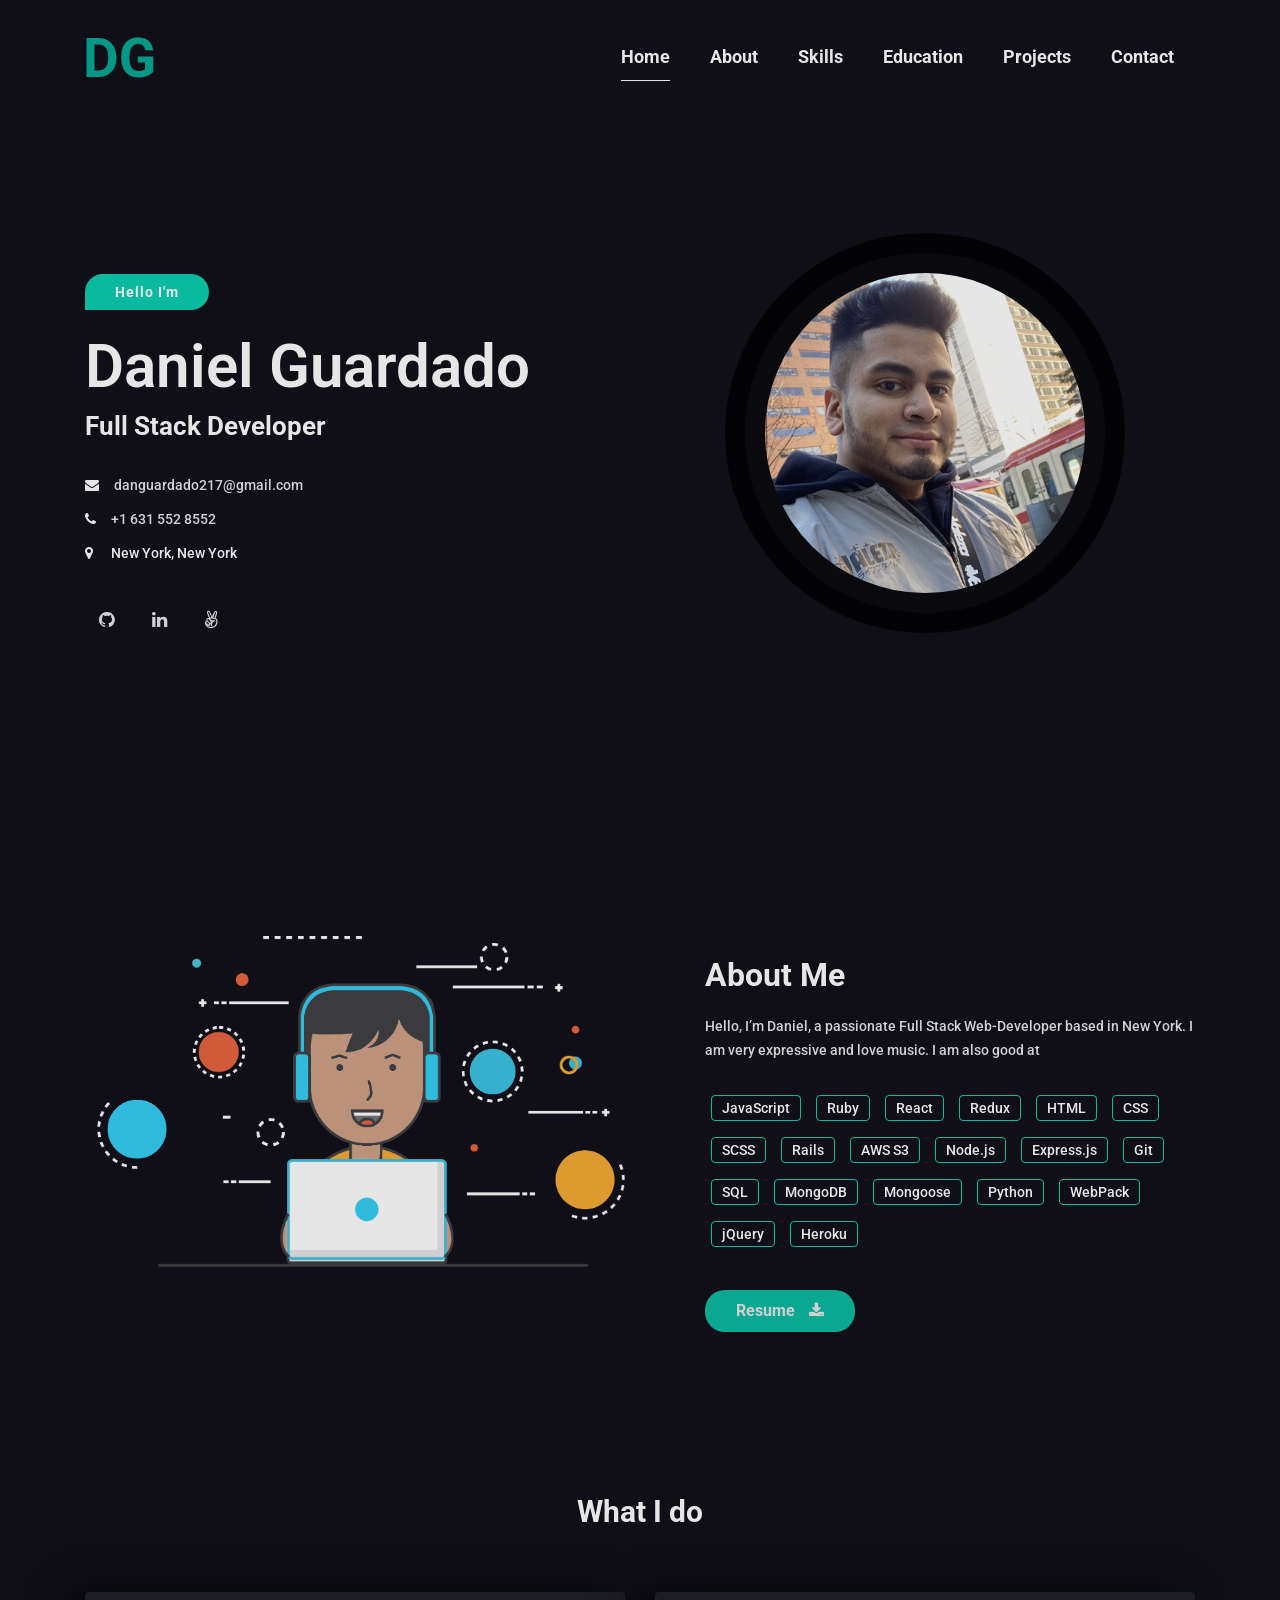
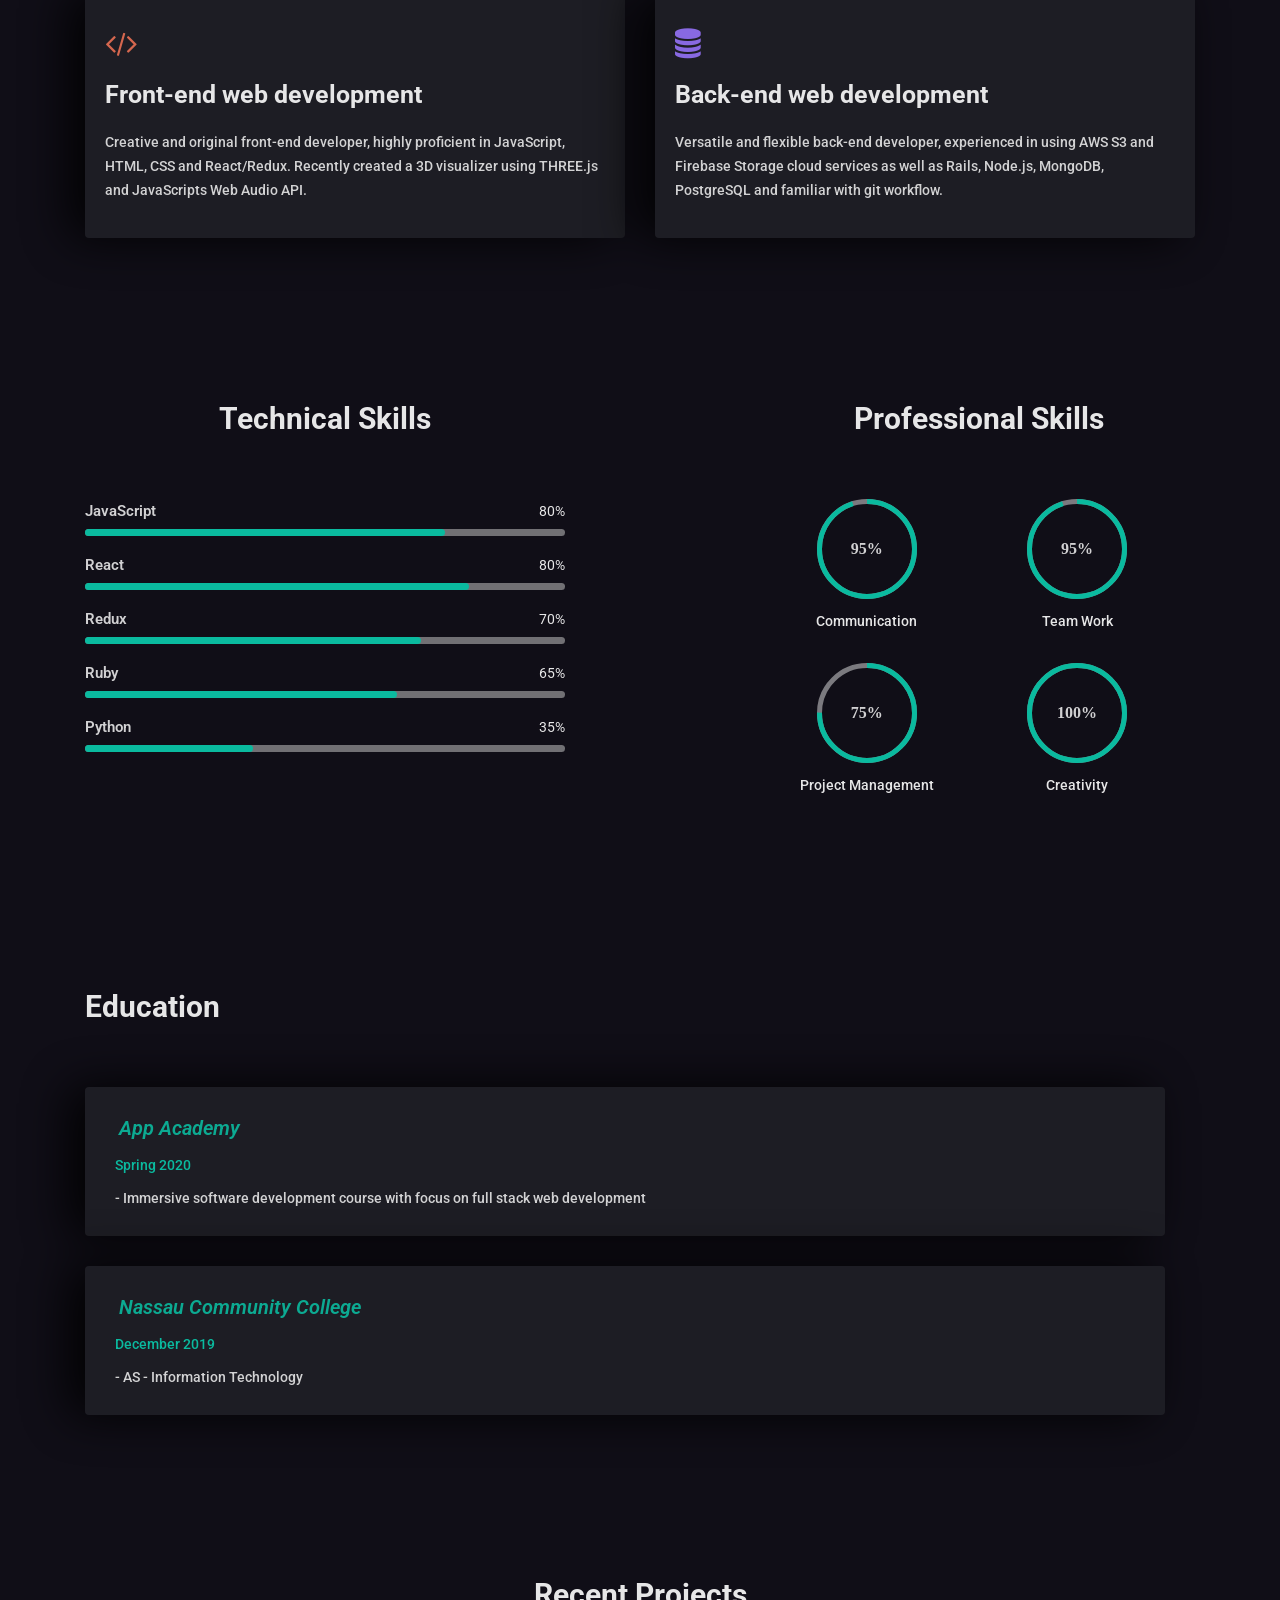
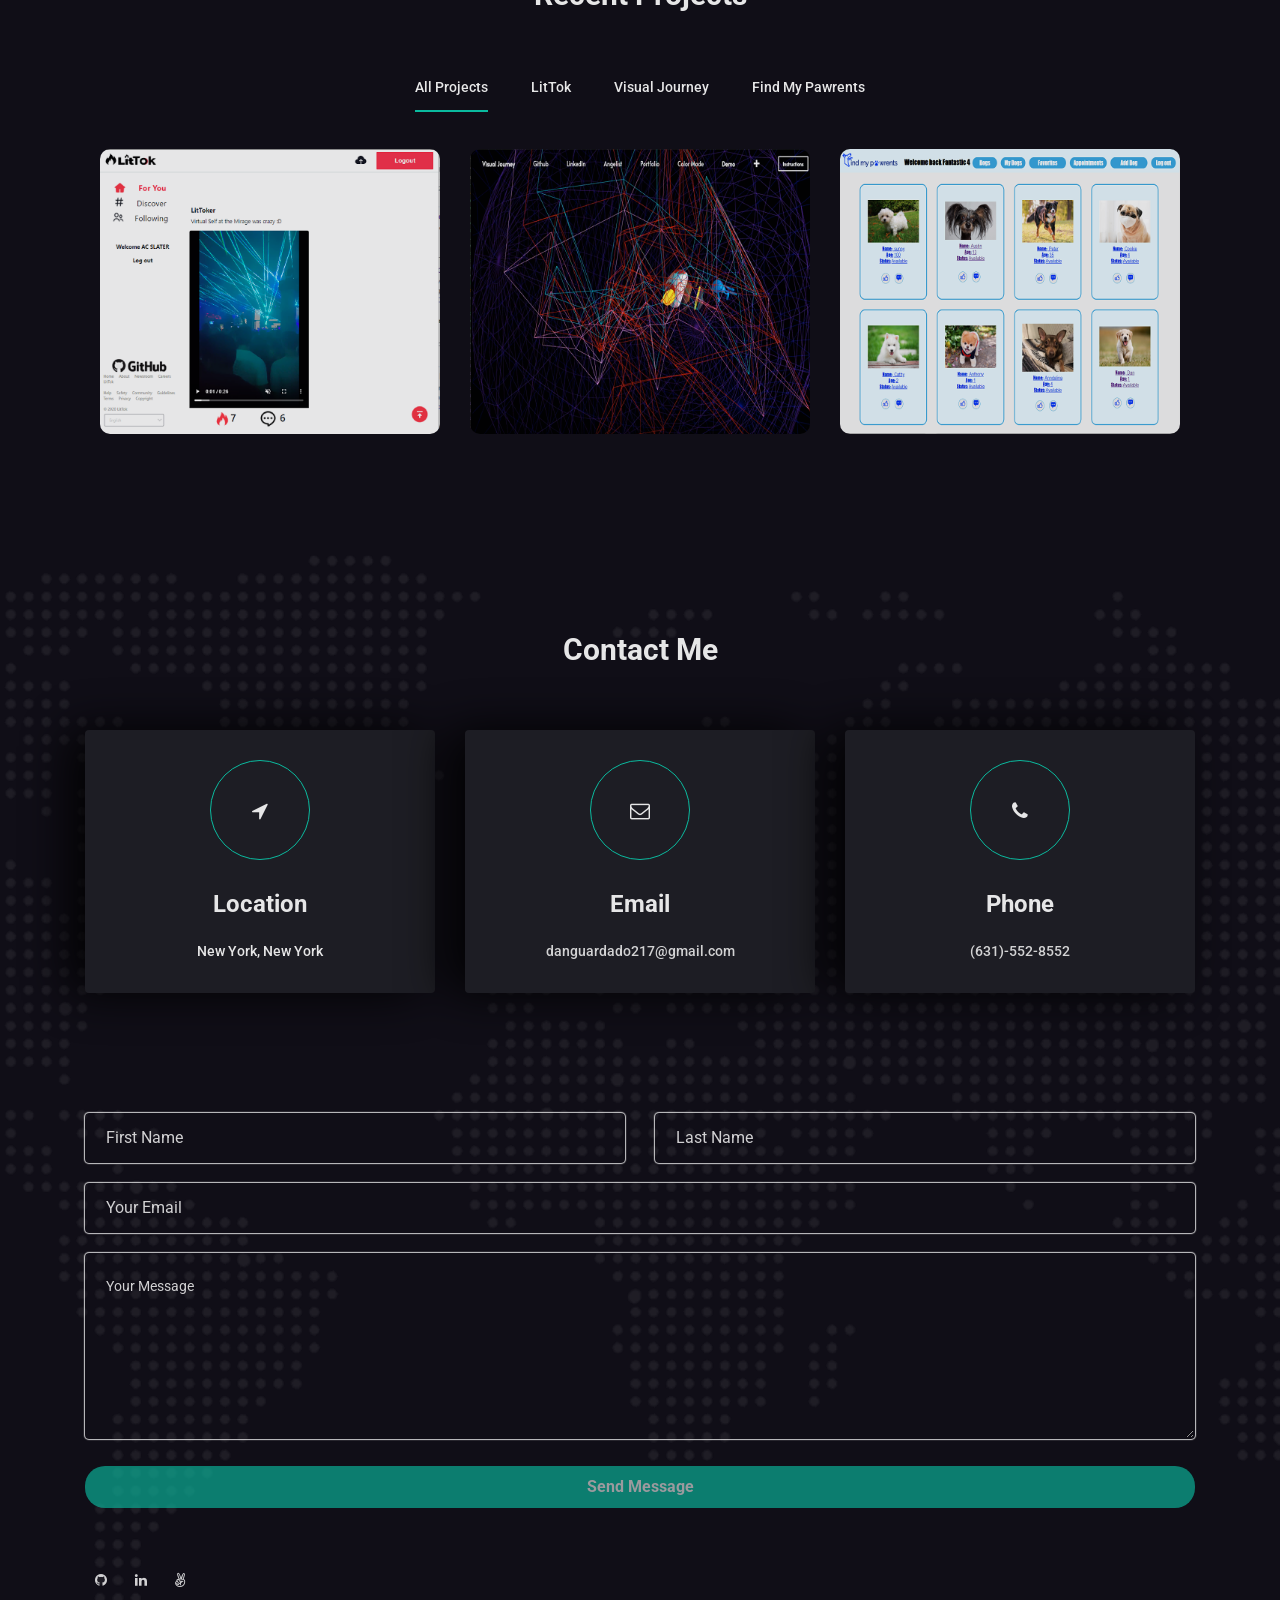
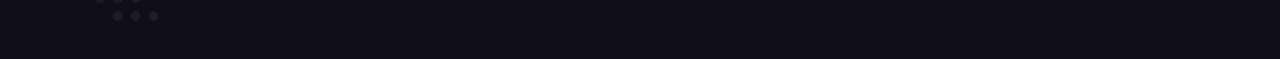
==== index.html @ f4ffae41 "add links" ====
<!DOCTYPE html>
<html lang="en">
  <head>
    <title>Daniel Guardado</title>
    <!-- Required meta tags -->
    <meta charset="utf-8" />
    <meta http-equiv="X-UA-Compatible" content="IE=edge" />
    <meta
      name="description"
      content="Maha Personal cv/resume template for professional and personal website."
    />
    <meta
      name="keywords"
      content="creative, cv, designer,  online cv, online resume, powerful portfolio, professional, professional resume, responsive, resume, vcard "
    />
    <meta name="developer" content="Md. Siful Islam" />
    <meta
      name="viewport"
      content="width=device-width, initial-scale=1, shrink-to-fit=no"
    />

    <!-- FAV AND ICONS   -->
    <link rel="shortcut icon" href="assets/images/favicon1.ico" />
    <link rel="shortcut icon" href="assets/images/apple-icon.png" />
    <link
      rel="shortcut icon"
      sizes="72x72"
      href="assets/images/apple-icon-72x72.png"
    />
    <link
      rel="shortcut icon"
      sizes="114x114"
      href="assets/images/apple-icon-114x114.png"
    />

    <!-- Google Font-->
    <link
      href="http://fonts.googleapis.com/css?family=Roboto"
      rel="stylesheet"
    />
    <!-- Font Awesome -->
    <link
      rel="stylesheet"
      href="assets/icons/font-awesome-4.7.0/css/font-awesome.min.css"
    />
    <!-- Bootstrap CSS -->
    <link rel="stylesheet" href="assets/plugins/css/bootstrap.min.css" />
    <!-- Animate CSS-->
    <link rel="stylesheet" href="assets/plugins/css/animate.css" />
    <!-- Owl Carousel CSS-->
    <link rel="stylesheet" href="assets/plugins/css/owl.css" />
    <!-- Fancybox-->
    <link rel="stylesheet" href="assets/plugins/css/jquery.fancybox.min.css" />
    <!-- Custom CSS-->
    <link rel="stylesheet" href="assets/css/styles.css" />
    <link rel="stylesheet" href="assets/css/responsive.css" />

    <!-- Colors -->
    <link
      rel="alternate stylesheet"
      href="assets/css/colors/blue.css"
      title="blue"
    />
    <link
      rel="stylesheet"
      href="assets/css/colors/defauld.css"
      title="defauld"
    />
    <link
      rel="alternate stylesheet"
      href="assets/css/colors/green.css"
      title="green"
    />
    <link
      rel="alternate stylesheet"
      href="assets/css/colors/blue-munsell.css"
      title="blue-munsell"
    />
    <link
      rel="alternate stylesheet"
      href="assets/css/colors/orange.css"
      title="orange"
    />
    <link
      rel="alternate stylesheet"
      href="assets/css/colors/purple.css"
      title="purple"
    />
    <link
      rel="alternate stylesheet"
      href="assets/css/colors/slate.css"
      title="slate"
    />
    <link
      rel="alternate stylesheet"
      href="assets/css/colors/yellow.css"
      title="yellow"
    />
  </head>
  <body class="dark-vertion black-bg">
    <!-- Start Loader -->
    <div class="section-loader">
      <div class="loader">
        <div></div>
        <div></div>
      </div>
    </div>
    <!-- End Loader -->

    <!--
        ===================
           NAVIGATION
        ===================
        -->
    <header
      class="black-bg mh-header mh-fixed-nav nav-scroll mh-xs-mobile-nav wow fadeInUp"
      id="mh-header"
    >
      <div class="overlay"></div>
      <div class="container">
        <div class="row">
          <nav class="navbar navbar-expand-lg mh-nav nav-btn">
            <a class="navbar-brand" href="#">
              <img src="assets/images/logo.png" alt="" class="img-fluid" />
              <!-- <h2>Maha</h2> -->
            </a>
            <button
              class="navbar-toggler"
              type="button"
              data-toggle="collapse"
              data-target="#navbarSupportedContent"
              aria-controls="navbarSupportedContent"
              aria-expanded="false"
              aria-label="Toggle navigation"
            >
              <span class="navbar-toggler-icon icon"></span>
            </button>

            <div class="collapse navbar-collapse" id="navbarSupportedContent">
              <ul class="navbar-nav mr-0 ml-auto">
                <li class="nav-item active">
                  <a class="nav-link" href="#mh-home">Home</a>
                </li>
                <li class="nav-item">
                  <a class="nav-link" href="#mh-about">About</a>
                </li>
                <li class="nav-item">
                  <a class="nav-link" href="#mh-skills">Skills</a>
                </li>
                <li class="nav-item">
                  <a class="nav-link" href="#mh-experience">Education</a>
                </li>
                <li class="nav-item">
                  <a class="nav-link" href="#mh-portfolio">Projects</a>
                </li>
                <li class="nav-item">
                  <a class="nav-link" href="#mh-contact">Contact</a>
                </li>
              </ul>
            </div>
          </nav>
        </div>
      </div>
    </header>

    <!--
        ===================
            HOME 
        ===================
        -->
    <section class="mh-home" id="mh-home">
      <div class="home-ovimg">
        <div class="container">
          <div
            class="row xs-column-reverse section-separator vertical-middle-content home-padding"
          >
            <div class="col-sm-6">
              <div class="mh-header-info">
                <div
                  class="mh-promo wow fadeInUp"
                  data-wow-duration="0.8s"
                  data-wow-delay="0.1s"
                >
                  <span>Hello I'm</span>
                </div>

                <h2
                  class="wow fadeInUp"
                  data-wow-duration="0.8s"
                  data-wow-delay="0.2s"
                >
                  Daniel Guardado
                </h2>
                <h4
                  class="wow fadeInUp"
                  data-wow-duration="0.8s"
                  data-wow-delay="0.3s"
                >
                  Full Stack Developer
                </h4>

                <ul>
                  <li
                    class="wow fadeInUp"
                    data-wow-duration="0.8s"
                    data-wow-delay="0.4s"
                  >
                    <i class="fa fa-envelope"></i
                    ><a href="mailto:">danguardado217@gmail.com</a>
                  </li>
                  <li
                    class="wow fadeInUp"
                    data-wow-duration="0.8s"
                    data-wow-delay="0.5s"
                  >
                    <i class="fa fa-phone"></i
                    ><a href="callto:">+1 631 552 8552</a>
                  </li>
                  <li
                    class="wow fadeInUp"
                    data-wow-duration="0.8s"
                    data-wow-delay="0.6s"
                  >
                    <i class="fa fa-map-marker"></i>
                    <address>New York, New York</address>
                  </li>
                </ul>

                <ul
                  class="social-icon wow fadeInUp"
                  data-wow-duration="0.8s"
                  data-wow-delay="0.7s"
                >
                  <li>
                    <a href="https://github.com/DanielGuardado"
                      ><i class="fa fa-github"></i
                    ></a>
                  </li>
                  <li>
                    <a
                      href="https://www.linkedin.com/in/daniel-guardado-106867197/"
                      ><i class="fa fa-linkedin"></i
                    ></a>
                  </li>
                  <li>
                    <a href="https://angel.co/u/danielguardado"
                      ><i class="fa fa-angellist"></i
                    ></a>
                  </li>
                </ul>
              </div>
            </div>
            <div class="col-sm-6">
              <div
                class="hero-img wow fadeInUp"
                data-wow-duration="0.8s"
                data-wow-delay="0.6s"
              >
                <div class="img-border">
                  <img src="assets/images/me.png" alt="" class="img-fluid" />
                </div>
              </div>
            </div>
          </div>
        </div>
      </div>
    </section>

    <!--
        ==================
            ABOUT
        =================
        -->
    <section class="mh-about" id="mh-about">
      <div class="container">
        <div class="row section-separator">
          <div class="col-sm-12 col-md-6">
            <div
              class="mh-about-img shadow-2 wow fadeInUp"
              data-wow-duration="0.8s"
              data-wow-delay="0.4s"
            >
              <img src="assets/images/ab-img.png" alt="" class="img-fluid" />
            </div>
          </div>
          <div class="col-sm-12 col-md-6">
            <div class="mh-about-inner">
              <h2
                class="wow fadeInUp"
                data-wow-duration="0.8s"
                data-wow-delay="0.1s"
              >
                About Me
              </h2>
              <p
                class="wow fadeInUp"
                data-wow-duration="0.8s"
                data-wow-delay="0.2s"
              >
                Hello, I’m Daniel, a passionate Full Stack Web-Developer based
                in New York. I am very expressive and love music. I am also good
                at
              </p>
              <div
                class="mh-about-tag wow fadeInUp"
                data-wow-duration="0.8s"
                data-wow-delay="0.3s"
              >
                <ul>
                  <li><span>JavaScript</span></li>
                  <li><span>Ruby</span></li>
                  <li><span>React</span></li>
                  <li><span>Redux</span></li>
                  <li><span>HTML</span></li>
                  <li><span>CSS</span></li>
                  <li><span>SCSS</span></li>
                  <li><span>Rails</span></li>
                  <li><span>AWS S3</span></li>
                  <li><span>Node.js</span></li>
                  <li><span>Express.js</span></li>
                  <li><span>Git</span></li>
                  <li><span>SQL</span></li>
                  <li><span>MongoDB</span></li>
                  <li><span>Mongoose</span></li>
                  <li><span>Python</span></li>
                  <li><span>WebPack</span></li>
                  <li><span>jQuery</span></li>
                  <li><span>Heroku</span></li>
                </ul>
              </div>
              <a
                href="./assets/resume/Daniel_Guardado_Resume.pdf"
                download
                class="btn btn-fill wow fadeInUp"
                data-wow-duration="0.8s"
                data-wow-delay="0.4s"
                >Resume <i class="fa fa-download"></i
              ></a>
            </div>
          </div>
        </div>
      </div>
    </section>

    <!--
        ===================
           SERVICE
        ===================
        -->
    <section class="mh-service">
      <div class="container">
        <div class="row section-separator">
          <div
            class="col-sm-12 text-center section-title wow fadeInUp"
            data-wow-duration="0.8s"
            data-wow-delay="0.2s"
          >
            <h3>What I do</h3>
          </div>
          <div class="col-sm-6">
            <div
              class="mh-service-item shadow-1 dark-bg wow fadeInUp"
              data-wow-duration="0.8s"
              data-wow-delay="0.3s"
            >
              <i class="fa fa-code iron-color"></i>
              <h3>Front-end web development</h3>
              <p>
                Creative and original front-end developer, highly proficient in
                JavaScript, HTML, CSS and React/Redux. Recently created a 3D
                visualizer using THREE.js and JavaScripts Web Audio API.
              </p>
            </div>
          </div>
          <div class="col-sm-6">
            <div
              class="mh-service-item shadow-1 dark-bg wow fadeInUp"
              data-wow-duration="0.8s"
              data-wow-delay="0.5s"
            >
              <i class="fa fa-database purple-color"></i>
              <h3>Back-end web development</h3>
              <p>
                Versatile and flexible back-end developer, experienced in using
                AWS S3 and Firebase Storage cloud services as well as Rails,
                Node.js, MongoDB, PostgreSQL and familiar with git workflow.
              </p>
            </div>
          </div>
        </div>
      </div>
    </section>

    <!--
        ===================
           SKILLS
        ===================
        -->
    <section class="mh-skills" id="mh-skills">
      <div class="container">
        <div class="row section-separator">
          <div class="section-title text-center col-sm-12">
            <!--<h2>Skills</h2>-->
          </div>
          <div class="col-sm-12 col-md-6">
            <div class="mh-skills-inner">
              <div
                class="mh-professional-skill wow fadeInUp"
                data-wow-duration="0.8s"
                data-wow-delay="0.3s"
              >
                <h3>Technical Skills</h3>
                <div class="each-skills">
                  <div class="candidatos">
                    <div class="parcial">
                      <div class="info">
                        <div class="nome">JavaScript</div>
                        <div class="percentagem-num">80%</div>
                      </div>
                      <div class="progressBar">
                        <div class="percentagem" style="width: 75%"></div>
                      </div>
                    </div>
                  </div>
                  <div class="candidatos">
                    <div class="parcial">
                      <div class="info">
                        <div class="nome">React</div>
                        <div class="percentagem-num">80%</div>
                      </div>
                      <div class="progressBar">
                        <div class="percentagem" style="width: 80%"></div>
                      </div>
                    </div>
                  </div>
                  <div class="candidatos">
                    <div class="parcial">
                      <div class="info">
                        <div class="nome">Redux</div>
                        <div class="percentagem-num">70%</div>
                      </div>
                      <div class="progressBar">
                        <div class="percentagem" style="width: 70%"></div>
                      </div>
                    </div>
                  </div>
                  <div class="candidatos">
                    <div class="parcial">
                      <div class="info">
                        <div class="nome">Ruby</div>
                        <div class="percentagem-num">65%</div>
                      </div>
                      <div class="progressBar">
                        <div class="percentagem" style="width: 65%"></div>
                      </div>
                    </div>
                  </div>
                  <div class="candidatos">
                    <div class="parcial">
                      <div class="info">
                        <div class="nome">Python</div>
                        <div class="percentagem-num">35%</div>
                      </div>
                      <div class="progressBar">
                        <div class="percentagem" style="width: 35%"></div>
                      </div>
                    </div>
                  </div>
                </div>
              </div>
            </div>
          </div>
          <div class="col-sm-12 col-md-6">
            <div
              class="mh-professional-skills wow fadeInUp"
              data-wow-duration="0.8s"
              data-wow-delay="0.5s"
            >
              <h3>Professional Skills</h3>
              <ul class="mh-professional-progress">
                <li>
                  <div
                    class="mh-progress mh-progress-circle"
                    data-progress="95"
                  ></div>
                  <div class="pr-skill-name">Communication</div>
                </li>
                <li>
                  <div
                    class="mh-progress mh-progress-circle"
                    data-progress="95"
                  ></div>
                  <div class="pr-skill-name">Team Work</div>
                </li>
                <li>
                  <div
                    class="mh-progress mh-progress-circle"
                    data-progress="75"
                  ></div>
                  <div class="pr-skill-name">Project Management</div>
                </li>
                <li>
                  <div
                    class="mh-progress mh-progress-circle"
                    data-progress="100"
                  ></div>
                  <div class="pr-skill-name">Creativity</div>
                </li>
              </ul>
            </div>
          </div>
        </div>
      </div>
    </section>

    <!--
        ===================
           EXPERIENCES
        ===================
        -->
    <section class="mh-experince" id="mh-experience">
      <div class="bolor-overlay">
        <div class="container">
          <div class="row section-separator">
            <div class="col-sm-12 col-md-12">
              <div class="mh-education">
                <h3
                  class="wow fadeInUp"
                  data-wow-duration="0.8s"
                  data-wow-delay="0.2s"
                >
                  Education
                </h3>
                <div class="mh-education-deatils">
                  <!-- Education Institutes-->
                  <div
                    class="mh-education-item dark-bg wow fadeInUp"
                    data-wow-duration="0.8s"
                    data-wow-delay="0.3s"
                  >
                    <h4>
                      <a>App Academy</a>
                    </h4>
                    <div class="mh-eduyear">Spring 2020</div>
                    <p>
                      - Immersive software development course with focus on full
                      stack web development
                    </p>
                  </div>
                  <!-- Education Institutes-->
                  <div
                    class="mh-education-item dark-bg wow fadeInUp"
                    data-wow-duration="0.8s"
                    data-wow-delay="0.5s"
                  >
                    <h4>
                      <a>Nassau Community College</a>
                    </h4>
                    <div class="mh-eduyear">December 2019</div>
                    <p>- AS - Information Technology</p>
                  </div>
                  <!-- Education Institutes-->
                </div>
              </div>
            </div>
          </div>
        </div>
      </div>
    </section>

    <!--
        ===================
           PORTFOLIO
        ===================
        -->
    <section class="mh-portfolio" id="mh-portfolio">
      <div class="container">
        <div class="row section-separator">
          <div
            class="section-title col-sm-12 wow fadeInUp"
            data-wow-duration="0.8s"
            data-wow-delay="0.1s"
          >
            <h3>Recent Projects</h3>
          </div>
          <div class="part col-sm-12">
            <div class="portfolio-nav col-sm-12" id="filter-button">
              <ul>
                <li
                  data-filter="*"
                  class="current wow fadeInUp"
                  data-wow-duration="0.8s"
                  data-wow-delay="0.1s"
                >
                  <span>All Projects</span>
                </li>
                <li
                  data-filter=".user-interface"
                  class="wow fadeInUp"
                  data-wow-duration="0.8s"
                  data-wow-delay="0.2s"
                >
                  <span>LitTok</span>
                </li>
                <li
                  data-filter=".mockup"
                  class="wow fadeInUp"
                  data-wow-duration="0.8s"
                  data-wow-delay="0.4s"
                >
                  <span>Visual Journey</span>
                </li>
                <li
                  data-filter=".branding"
                  class="wow fadeInUp"
                  data-wow-duration="0.8s"
                  data-wow-delay="0.3s"
                >
                  <span>Find My Pawrents</span>
                </li>
              </ul>
            </div>
            <div
              class="mh-project-gallery col-sm-12 wow fadeInUp"
              id="project-gallery"
              data-wow-duration="0.8s"
              data-wow-delay="0.5s"
            >
              <div class="portfolioContainer row">
                <div
                  class="grid-item col-md-4 col-sm-6 col-xs-12 user-interface"
                >
                  <figure>
                    <img src="assets/images/littok1.png" alt="img04" />
                    <figcaption class="fig-caption">
                      <i class="fa fa-search"></i>
                      <h5 class="title">LitTok</h5>
                      <span class="sub-title">The TikTok Clone</span>
                      <a data-fancybox data-src="#mh"></a>
                    </figcaption>
                  </figure>
                </div>
                <div class="grid-item col-md-4 col-sm-6 col-xs-12 ui mockup">
                  <figure>
                    <img src="assets/images/vj.png" alt="img04" />
                    <figcaption class="fig-caption">
                      <i class="fa fa-search"></i>
                      <h5 class="title">Visual Journey</h5>
                      <span class="sub-title">Visualize Your Music</span>
                      <a
                        href="assets/images/portfolio/g2.png"
                        data-fancybox
                        data-src="#mh3"
                      ></a>
                    </figcaption>
                  </figure>
                </div>
                <div class="grid-item col-md-4 col-sm-6 col-xs-12 branding">
                  <figure>
                    <img src="assets/images/findmypawrents.png" alt="img04" />
                    <figcaption class="fig-caption">
                      <i class="fa fa-search"></i>
                      <h5 class="title">Find My Pawrents</h5>
                      <span class="sub-title">The Dog Shelter App</span>
                      <a
                        href="assets/images/portfolio/g5.png"
                        data-fancybox
                        data-src="#mh2"
                      ></a>
                    </figcaption>
                  </figure>
                </div>
              </div>
              <!-- End: .grid .project-gallery -->
            </div>
            <!-- End: .grid .project-gallery -->
          </div>
          <!-- End: .part -->
        </div>
        <!-- End: .row -->
      </div>
      <div class="mh-portfolio-modal" id="mh">
        <div class="container">
          <div class="row mh-portfolio-modal-inner">
            <div class="col-sm-5">
              <h2>LitTok - The TikTok Clone</h2>
              <p>
                LitTok the TikTok clone, is a social media app that lets users
                watch and create short 1 minute video clips that can be liked,
                commented on and shared with other users.
              </p>
              <div class="mh-about-tag">
                <ul>
                  <li><span>Ruby</span></li>
                  <li><span>JavaScript</span></li>
                  <li><span>Rails</span></li>
                  <li><span>React</span></li>
                  <li><span>Redux</span></li>
                  <li><span>AWS S3</span></li>
                  <li><span>PostgreSQL</span></li>
                  <li><span>HTML</span></li>
                  <li><span>CSS</span></li>
                  <li><span>WebPack</span></li>
                  <li><span>Git</span></li>
                </ul>
              </div>
              <a href="https://littok.herokuapp.com/#/" class="btn btn-fill"
                >Live Demo</a
              >
              <a
                href="https://github.com/DanielGuardado/LitTok"
                class="btn btn-fill"
                >GitHub Repo</a
              >
            </div>
            <div class="col-sm-7">
              <div class="mh-portfolio-modal-img">
                <img src="assets/images/littok.gif" alt="" class="img-fluid" />
              </div>
            </div>
          </div>
        </div>
      </div>
      <div class="mh-portfolio-modal" id="mh2">
        <div class="container">
          <div class="row mh-portfolio-modal-inner">
            <div class="col-sm-5">
              <h2>Find My Pawrents - The Dog Shelter App</h2>
              <p>
                Shelters are some of the most unfunded organizations, Find my
                Pawrents goal is to connect shelters into the modern world by
                creating a platform that connects users directly with shelters
                from anywhere in the US. Users have the ability to fill out
                forms to schedule a visit with the dogs and shelters have
                ability to review applications from potential adopters.
              </p>
              <div class="mh-about-tag">
                <ul>
                  <li><span>JavaScript</span></li>
                  <li><span>Node.js</span></li>
                  <li><span>Express.js</span></li>
                  <li><span>Firebase Storage</span></li>
                  <li><span>React</span></li>
                  <li><span>Redux</span></li>
                  <li><span>CSS</span></li>
                  <li><span>MongoDB</span></li>
                  <li><span>Mongoose</span></li>
                  <li><span>HTML</span></li>
                  <li><span>CSS</span></li>
                  <li><span>WebPack</span></li>
                  <li><span>Git</span></li>
                </ul>
              </div>
              <a href="http://www.findmypawrents.com/" class="btn btn-fill"
                >Live Demo</a
              >
              <a
                href="https://github.com/DanielGuardado/Find-my-Pawrents"
                class="btn btn-fill"
                >GitHub Repo</a
              >
            </div>
            <div class="col-sm-7">
              <div class="mh-portfolio-modal-img">
                <img src="assets/images/dog.gif" alt="" class="img-fluid" />
              </div>
            </div>
          </div>
        </div>
      </div>
      <div class="mh-portfolio-modal" id="mh3">
        <div class="container">
          <div class="row mh-portfolio-modal-inner">
            <div class="col-sm-5">
              <h2>Visual Journey - 3D Music Visualizer</h2>
              <p>
                Wouldn't it be great to experience your music in a completely
                different way? Visuals and music go hand in hand, Visual Journey
                is a 3d music visualizer that was made using THREE.js.
                Collecting frequency data from an mp3 via the JavaScript Web
                Audio API. Unique visuals are rendered based on your music's
                frequencies.
              </p>
              <div class="mh-about-tag">
                <ul>
                  <li><span>JavaScript</span></li>
                  <li><span>THREE.js</span></li>
                  <li><span>Web Audio API</span></li>
                  <li><span>HTML</span></li>
                  <li><span>CSS</span></li>
                  <li><span>WebPack</span></li>
                  <li><span>Git</span></li>
                </ul>
              </div>
              <a href="http://visualjourney.io/" class="btn btn-fill"
                >Live Demo</a
              >
              <a
                href="https://github.com/DanielGuardado/Visual-Journey"
                class="btn btn-fill"
                >GitHub Repo</a
              >
            </div>
            <div class="col-sm-7">
              <div class="mh-portfolio-modal-img">
                <img src="assets/images/vj2.gif" alt="" class="img-fluid" />
              </div>
            </div>
          </div>
        </div>
      </div>
    </section>
    <!--
        ===================
           FOOTER 1
        ===================
        -->
    <footer class="mh-footer" id="mh-contact">
      <div class="map-image image-bg">
        <div class="container">
          <div class="row section-separator">
            <div
              class="col-sm-12 section-title wow fadeInUp"
              data-wow-duration="0.8s"
              data-wow-delay="0.2s"
            >
              <h3>Contact Me</h3>
            </div>
            <div class="col-sm-12 mh-footer-address">
              <div class="row">
                <div class="col-sm-12 col-md-4">
                  <div
                    class="mh-address-footer-item dark-bg shadow-1 wow fadeInUp"
                    data-wow-duration="0.8s"
                    data-wow-delay="0.3s"
                  >
                    <div class="each-icon">
                      <i class="fa fa-location-arrow"></i>
                    </div>
                    <div class="each-info">
                      <h4>Location</h4>
                      <address>New York, New York <br /></address>
                    </div>
                  </div>
                </div>
                <div class="col-sm-12 col-md-4">
                  <div
                    class="mh-address-footer-item dark-bg shadow-1 wow fadeInUp"
                    data-wow-duration="0.8s"
                    data-wow-delay="0.5s"
                  >
                    <div class="each-icon">
                      <i class="fa fa-envelope-o"></i>
                    </div>
                    <div class="each-info">
                      <h4>Email</h4>
                      <a href="mailto:danguardado217@gmail.com"
                        >danguardado217@gmail.com</a
                      >
                    </div>
                  </div>
                </div>
                <div class="col-sm-12 col-md-4">
                  <div
                    class="mh-address-footer-item dark-bg shadow-1 wow fadeInUp"
                    data-wow-duration="0.8s"
                    data-wow-delay="0.7s"
                  >
                    <div class="each-icon">
                      <i class="fa fa-phone"></i>
                    </div>
                    <div class="each-info">
                      <h4>Phone</h4>
                      <a href="callto:(631)-552-8552">(631)-552-8552</a><br />
                    </div>
                  </div>
                </div>
              </div>
            </div>
            <div
              class="col-sm-12 col-md-12 wow fadeInUp"
              data-wow-duration="0.8s"
              data-wow-delay="0.3s"
            >
              <form
                id="contactForm"
                class="single-form quate-form wow fadeInUp"
                data-toggle="validator"
              >
                <div id="msgSubmit" class="h3 text-center hidden"></div>
                <div class="row">
                  <div class="col-md-6 col-sm-12">
                    <input
                      name="name"
                      class="contact-name form-control"
                      id="name"
                      type="text"
                      placeholder="First Name"
                      required
                    />
                  </div>
                  <div class="col-md-6 col-sm-12">
                    <input
                      name="name"
                      class="contact-email form-control"
                      id="L_name"
                      type="text"
                      placeholder="Last Name"
                      required
                    />
                  </div>
                  <div class="col-sm-12">
                    <input
                      name="name"
                      class="contact-subject form-control"
                      id="email"
                      type="email"
                      placeholder="Your Email"
                      required
                    />
                  </div>
                  <div class="col-sm-12">
                    <textarea
                      class="contact-message"
                      id="message"
                      rows="6"
                      placeholder="Your Message"
                      required
                    ></textarea>
                  </div>
                  <!-- Subject Button -->
                  <div class="btn-form col-sm-12">
                    <button
                      type="submit"
                      class="btn btn-fill btn-block"
                      id="form-submit"
                    >
                      Send Message
                    </button>
                  </div>
                </div>
              </form>
            </div>
            <div
              class="col-sm-12 mh-copyright wow fadeInUp"
              data-wow-duration="0.8s"
              data-wow-delay="0.3s"
            >
              <div class="row">
                <div class="col-sm-6">
                  <ul class="social-icon">
                    <li>
                      <a href="https://github.com/DanielGuardado"
                        ><i class="fa fa-github"></i
                      ></a>
                    </li>
                    <li>
                      <a
                        href="https://www.linkedin.com/in/daniel-guardado-106867197/"
                        ><i class="fa fa-linkedin"></i
                      ></a>
                    </li>
                    <li>
                      <a href="https://angel.co/u/danielguardado"
                        ><i class="fa fa-angellist"></i
                      ></a>
                    </li>
                  </ul>
                </div>
              </div>
            </div>
          </div>
        </div>
      </div>
    </footer>

    <!--
    ==============
    * JS Files *
    ==============
    -->

    <!-- jQuery first, then Popper.js, then Bootstrap JS -->

    <!-- jQuery -->
    <script src="assets/plugins/js/jquery.min.js"></script>
    <!-- popper -->
    <script src="assets/plugins/js/popper.min.js"></script>
    <!-- bootstrap -->
    <script src="assets/plugins/js/bootstrap.min.js"></script>
    <!-- owl carousel -->
    <script src="assets/plugins/js/owl.carousel.js"></script>
    <!-- validator -->
    <script src="assets/plugins/js/validator.min.js"></script>
    <!-- wow -->
    <script src="assets/plugins/js/wow.min.js"></script>
    <!-- mixin js-->
    <script src="assets/plugins/js/jquery.mixitup.min.js"></script>
    <!-- circle progress-->
    <script src="assets/plugins/js/circle-progress.js"></script>
    <!-- jquery nav -->
    <script src="assets/plugins/js/jquery.nav.js"></script>
    <!-- Fancybox js-->
    <script src="assets/plugins/js/jquery.fancybox.min.js"></script>
    <!-- isotope js-->
    <script src="assets/plugins/js/isotope.pkgd.js"></script>
    <script src="assets/plugins/js/packery-mode.pkgd.js"></script>
    <!-- Map api -->
    <script src="http://maps.googleapis.com/maps/api/js?v=3.exp&amp;key=AIzaSyCRP2E3BhaVKYs7BvNytBNumU0MBmjhhxc"></script>
    <!-- Custom Scripts-->
    <script src="assets/js/map-init.js"></script>
    <script src="assets/js/custom-scripts.js"></script>
  </body>
</html>
---- assets/css/styles.css ----
/*------------- 
[Table of contents]

[ DEFULT INDEX NUMBER ]

1.  GENERAL CSS
2.  NAVBAR
4.  HOME
5.  SERVICE
6.  ABOUT
7.  TESTIMONIAL
8.  FAQ
9.  QUATE
10. SUBSCRIBE
11. PRICING
12. BLOG
13. FOOTER
14. COPYRIGHT


-------------------------------------------------------------------*/
/*------------------------------------------------------------------
[ Color codes ]
    
    [ Text and Background Color ]
        Main color 1:       #1c93e5     
        Main color 2:       #009688      
        Main color 3:       #9c27b0
        Main color 4:       #ff4081      
        Background 1:       #FFFFFF            
        Background 2:       #F6F6F6           
        Shadow color:       #000000;            

-------------------------------------------------------------------*/
/*------------------------------------------------------------------
[Typography]

    [ There are using two different font typography ]
        Typography 1: Roboto font;
        Typography 2: Montserrat font;

    [ Other Typography style are same ]
    Body :
        font-style:     normal;
        font-size:      15px;

    h2:
        font-size: 48px;
        line-height: 55px;

    h3:
        font-size: 30px;
        line-height: 40px;

    h4:
        font-size: 20px;
        font-weight: 600;

    p:  
        font-size: 18px;
        line-height: 30px;


-------------------------------------------------------------------*/
/*
================
 VARIABLES
================
*/
* {
  -webkit-font-smoothing: antialiased;
  -moz-osx-font-smoothing: grayscale;
}

.shadow-1 {
  -webkit-box-shadow: 0 2px 5px 0 rgba(0, 0, 0, 0.16), 0 2px 10px 0 rgba(0, 0, 0, 0.12);
  box-shadow: 0 2px 5px 0 rgba(0, 0, 0, 0.16), 0 2px 10px 0 rgba(0, 0, 0, 0.12);
}

/**
 * -------------------
 *  Defult CSS 
 * -------------------
 */
html {
  text-rendering: optimizeLegibility;
  -webkit-font-smoothing: antialiased;
}

body {
  font-family: "roboto", sans-serif;
  font-size: 14px;
  font-style: none;
  line-height: 24px;
  font-weight: 500;
  overflow-x: hidden !important;
  text-align: left;
  position: relative;
  color: #999999;
  opacity: 0.9;
}

h1, h2, h3, h4, h5, h6 {
  font-family: "roboto", sans-serif;
}

p {
  opacity: 0.9;
}

.nav li a {
  text-decoration: none !important;
  display: inline-block;
  cursor: pointer;
  padding: 0px;
  background-color: transparent;
  -webkit-transition: color 0.3s ease;
  transition: color 0.3s ease;
}

.nav li a:hover {
  background-color: transparent;
}

.nav li a:focus {
  background-color: transparent;
  outline: 0 !important;
}

a {
  text-decoration: none !important;
  cursor: pointer;
  padding: 0px;
  background-color: transparent;
  -webkit-transition: color 0.3s ease;
  transition: color 0.3s ease;
  color: #000;
  opacity: 0.9;
}

a:hover {
  background-color: transparent;
}

a:focus {
  background-color: transparent;
  outline: 0 !important;
}

.center {
  float: none;
  margin: 0 auto;
  text-align: center;
}

/**
 * ---------------------
 *  Defult Halping Class
 * ---------------------
 */
.overflow {
  overflow: hidden;
}

.relative {
  position: relative;
}

.display-table {
  display: table;
  width: 100%;
  height: 100%;
}

.display-flex {
  display: -webkit-box;
  display: -ms-flexbox;
  display: flex;
  -webkit-box-flex: 1;
      -ms-flex: 1;
          flex: 1;
}

.vertical-middle {
  display: table-cell;
  float: none;
  vertical-align: middle;
}

/**
 * --------------------------------------
 *  Video Section Background Defult Style
 * --------------------------------------
 */
.section-video {
  position: absolute;
  top: 0;
  bottom: 0;
  left: 0;
  right: 0;
  min-height: 100%;
  min-width: 100%;
  overflow: hidden;
  z-index: -1;
}

.section-video .bgvid {
  position: absolute;
  top: 0;
  left: 0;
  min-height: 100%;
  min-width: 100%;
  background-size: cover;
  -o-background-size: cover;
  -moz-background-size: cover;
  -webkit-background-size: cover;
}

.body-video-bg > .section-video {
  position: fixed;
  top: 0;
  left: 0;
}

.section-title {
  text-align: center;
}

.section-title h3 {
  font-size: 30px;
  line-height: 40px;
  color: #fff;
  font-weight: bold;
  margin-bottom: 60px;
}

/**
 * ------------------------------------
 *  Every Section Headline Defult Class
 * ------------------------------------
 */
.section-heading {
  display: block;
  margin: 0;
}

.section-header {
  margin-bottom: 100px;
  text-align: center;
}

.section-header .sub-heading {
  font-size: 22px;
  line-height: 30px;
  font-weight: 300;
  text-transform: uppercase;
  margin: 0 0 10px 0;
}

.section-header.text-left,
.section-header.text-left * {
  text-align: left;
}

.section-header.text-right,
.section-header.text-right * {
  text-align: right;
}

.section-header-separator {
  position: relative;
  width: 145px;
  margin: 5px auto;
  display: inline-block;
}

.section-header-separator .icon {
  font-size: 48px;
  text-align: center !important;
}

.section-header-separator::before, .section-header-separator::after {
  content: '';
  position: absolute;
  width: 57px;
  height: 2px;
  top: 25px;
}

.section-header-separator::before {
  left: 0;
}

.section-header-separator::after {
  right: 0;
}

.v-middle {
  display: -moz-flex;
  display: -ms-flexbox;
  display: -webkit-box;
  display: flex;
  -webkit-box-align: center;
      -ms-flex-align: center;
          align-items: center;
  -webkit-align-items: center;
  -webkit-box-pack: center;
      -ms-flex-pack: center;
          justify-content: center;
  -webkit-justify-content: center;
  -webkit-box-orient: horizontal;
  -webkit-box-direction: normal;
      -ms-flex-direction: row;
          flex-direction: row;
}

.mini-separator {
  padding: 20px 0;
}

/**
 * ---------------------
 *   Defult Button Style
 * ---------------------
 */
.btn {
  -webkit-transition: color 0.3s ease;
  transition: color 0.3s ease;
  outline: 0;
  padding: 8px 30px;
  font-weight: bold;
  border-radius: 20px;
}

.btn:last-child {
  margin-right: 0px !important;
}

.btn .icon {
  position: relative;
  top: 2px;
}

.btn .icon img {
  position: relative;
  top: -3px;
  width: 14px;
}

.btn.btn-fill {
  background-color: #0bceaf;
  color: #fff;
}

.btn.left-icon .icon {
  margin-right: 15px;
}

.btn.right-icon .icon {
  margin-left: 15px;
}

.btn.btn-border {
  background-color: transparent;
}

.btn.white-btn-border {
  background-color: transparent;
  border-color: #fff;
}

.btn.btn-round {
  padding: 15px;
  border-radius: 50%;
  width: 65px;
  height: 65px;
  font-size: 24px;
  text-align: center;
}

.btn.btn-round .icon {
  top: 7px;
}

.btn.apple, .btn.androad {
  border-radius: 3px !important;
  padding: 9px 28px;
  height: 82px;
}

.btn.apple img, .btn.androad img {
  width: 35px;
  height: 100%;
  float: left;
}

.btn.apple .icon, .btn.androad .icon {
  font-size: 60px;
  float: left;
}

.btn.apple span, .btn.androad span {
  display: block;
  -webkit-transition: color 0.3s ease;
  transition: color 0.3s ease;
}

.btn.apple .group, .btn.androad .group {
  float: right;
}

.btn.apple .big,
.btn.apple .small, .btn.androad .big,
.btn.androad .small {
  text-align: left;
  margin-left: 7px;
  line-height: 30px;
}

.btn.apple .big, .btn.androad .big {
  font-size: 24px;
  font-weight: 400;
}

.btn.apple .small, .btn.androad .small {
  font-size: 16px;
}

.btn.active.focus,
.btn.active:focus,
.btn.focus,
.btn:active.focus,
.btn:active:focus,
.btn:focus {
  outline: thin dotted;
  outline: 0px auto -webkit-focus-ring-color !important;
  outline-offset: -2px;
}

.btn-text-link {
  padding: 50px 0 0 0;
  text-align: center;
}

.btn-text-link a {
  margin-left: 10px;
}

/** 
 * -----------------
 * Social Icon Style
 * -----------------
 */
.social-icon {
  display: inline-block;
}

.social-icon li {
  list-style: none;
  float: left;
  margin-bottom: 0px;
  margin-right: 8px;
}

.social-icon li a {
  text-align: center;
  width: 45px;
  height: 45px;
  padding: 10px;
  border-radius: 50%;
}

.social-icon li:last-child a {
  margin-right: 0px;
}

/**
 * -----------------------------------
 * Subscription and contact  "MESSAGE"
 * -----------------------------------
 */
.subscription-success,
.subscription-failed,
.email-success,
.email-failed,
.email-loading {
  font-size: 15px;
  display: none;
  text-align: center !important;
  padding: 10px !important;
}

.email-loading {
  color: #52B8FF;
}

.email-loading img {
  width: 15px;
  position: relative;
  top: -2px;
}

.subscription-failed,
.email-failed {
  color: #FF5252 !important;
}

.subscription-failed .icon,
.email-failed .icon {
  font-size: 20px;
  position: relative;
  top: 5px;
}

.subscription-success,
.email-success {
  color: #56CC35;
}

.subscription-failed .icon,
.email-failed .icon,
.subscription-success .icon,
.email-success .icon {
  font-size: 20px;
  position: relative;
  top: 5px;
}

/**
 * ------------------
 * list
 * ------------------
 */
ul {
  margin: 0;
  padding: 0;
}

ul li {
  list-style-type: none;
}

/**
 * =================
 * CONTAINER HALF CONTENT
 * =================
 */
.content-half {
  position: relative;
}

.container-half-left {
  left: 0;
  background-position: center right;
}

.container-half-right {
  right: 0;
  background-position: center left;
}

.vertical-middle-content {
  display: -moz-flex;
  display: -ms-flexbox;
  display: -webkit-box;
  display: flex;
  -webkit-box-align: center;
      -ms-flex-align: center;
          align-items: center;
  -webkit-align-items: center;
  -webkit-box-pack: center;
      -ms-flex-pack: center;
          justify-content: center;
  -webkit-justify-content: center;
  -webkit-box-orient: horizontal;
  -webkit-box-direction: normal;
      -ms-flex-direction: row;
          flex-direction: row;
}

/**
 * ---------------------------------
 *  Section Background Size Property
 * ---------------------------------
 */
.bg-cover {
  background-size: cover;
  background-position: 50% 50%;
  background-attachment: initial;
  background-repeat: no-repeat;
}

.dark-bg {
  background-color: #202026;
}

.section-separator {
  padding: 60px 0;
  padding-top: 100px;
}

.home-section-separator {
  padding-top: 100px;
  padding-bottom: 200px;
}

.bg-black {
  background-color: #000;
}

.form-control {
  -webkit-box-shadow: 0 0px 2px 0 rgba(255, 255, 255, 0.16), 0 0px 2px 0 rgba(255, 255, 255, 0.12);
  box-shadow: 0 0px 2px 0 rgba(255, 255, 255, 0.16), 0 0px 2px 0 rgba(255, 255, 255, 0.12);
  background-color: transparent;
  border-color: transparent;
  margin-bottom: 20px;
  height: 50px;
  line-height: 50px;
}

.form-control:focus {
  -webkit-box-shadow: 0 0px 2px 0 rgba(255, 255, 255, 0.16), 0 0px 2px 0 rgba(255, 255, 255, 0.12);
  box-shadow: 0 0px 2px 0 rgba(255, 255, 255, 0.16), 0 0px 2px 0 rgba(255, 255, 255, 0.12);
  background-color: transparent;
}

.p-200 {
  padding: 0 200px;
}

.img-overlay {
  background-image: url(../images/footer-bg.png);
  background-size: cover;
  background-size: cover;
  background-repeat: no-repeat;
  margin: 0 auto;
  background-position: center center;
}

.image-bg {
  background-size: cover;
  background-size: cover;
  background-repeat: no-repeat;
  margin: 0 auto;
  background-position: center center;
}

.home-2-img {
  background-image: url(../images/home-bg-img.jpg);
}

.featured-img-one {
  background-image: url(../images/home-bg-img.jpg);
}

.featured-img-two {
  background-image: url(../images/extra-feature-bg.jpg);
}

.map-image {
  background-image: url(../images/map-color-overlay.png);
}

.mt-30 {
  margin-top: 30px;
}

button {
  outline: 0;
}

button:hover {
  outline: 0;
}

button:focus {
  outline: 0;
}

.btn {
  outline: 0;
}

.btn:hover {
  outline: 0;
}

.btn:focus {
  outline: 0;
}

.round-image {
  border-radius: 50%;
}

.form-control {
  padding: 20px;
  -webkit-box-shadow: 0 0px 2px 0 rgba(255, 255, 255, 0.8), 0 0px 1px 1px rgba(255, 255, 255, 0.8);
  box-shadow: 0 0px 2px 0 rgba(255, 255, 255, 0.8), 0 0px 1px 1px rgba(255, 255, 255, 0.8);
}

.form-control:focus {
  -webkit-box-shadow: 0 0px 2px 0 rgba(255, 255, 255, 0.8), 0 0px 1px 1px rgba(255, 255, 255, 0.8);
  box-shadow: 0 0px 2px 0 rgba(255, 255, 255, 0.8), 0 0px 1px 1px rgba(255, 255, 255, 0.8);
  border-color: transparent;
}

.contact-message {
  -webkit-box-shadow: 0 0px 2px 0 rgba(255, 255, 255, 0.8), 0 0px 1px 1px rgba(255, 255, 255, 0.8);
  box-shadow: 0 0px 2px 0 rgba(255, 255, 255, 0.8), 0 0px 1px 1px rgba(255, 255, 255, 0.8);
  background-color: transparent;
  border-color: transparent;
  margin-bottom: 20px;
  width: 100%;
  padding: 20px;
  outline: 0;
}

.contact-message:focus {
  -webkit-box-shadow: 0 0px 2px 0 rgba(255, 255, 255, 0.8), 0 0px 1px 1px rgba(255, 255, 255, 0.8);
  box-shadow: 0 0px 2px 0 rgba(255, 255, 255, 0.8), 0 0px 1px 1px rgba(255, 255, 255, 0.8);
  border-color: transparent;
}

.mh-black-overlay {
  background-color: rgba(0, 0, 0, 0.7);
  position: absolute;
  top: 0;
  left: 0;
  right: 0;
  bottom: 0;
  z-index: 0;
}

/** 
 * -----------------
 * General CSS
 * -----------------
 */
.h1, .h2, .h3, .h4, .h5, .h6, h1, h2, h3, h4, h5, h6 {
  font-weight: bold;
}

.white-vertion.black-bg {
  background-color: #fff;
}

.white-vertion .single-comment {
  margin-bottom: 10px;
  margin-top: 20px;
  padding: 20px 10px;
}

.white-vertion .blog-form-inner .contact-message, .white-vertion .blog-form-inner .form-control {
  -webkit-box-shadow: 0 0px 2px 0 rgba(255, 255, 255, 0.8), 0 0px 1px 1px rgba(255, 255, 255, 0.8);
  box-shadow: 0 0px 2px 0 rgba(74, 71, 71, 0.8), 0 0px 1px 1px rgba(241, 241, 241, 0.8);
}

.white-vertion .section-loader {
  background: #fff;
}

.white-vertion ::-webkit-input-placeholder {
  color: #000;
}

.white-vertion :-ms-input-placeholder {
  color: #000;
}

.white-vertion ::-ms-input-placeholder {
  color: #000;
}

.white-vertion ::placeholder {
  color: #000;
}

.white-vertion a {
  color: #000;
}

.white-vertion h2 {
  color: #000;
}

.white-vertion h3 {
  color: #000;
}

.white-vertion h4 {
  color: #000;
}

.white-vertion h5 {
  color: #000;
}

.white-vertion h6 {
  color: #000;
}

.white-vertion p {
  color: #000;
}

.white-vertion address {
  color: #000;
}

.white-vertion span {
  color: #000;
}

.white-vertion ul li {
  color: #000;
}

.white-vertion div {
  color: #000;
}

.white-vertion .form-control {
  color: #fff;
}

.white-vertion .contact-message {
  color: #fff;
}

.white-vertion .nav-strict {
  background-color: #fff;
}

.white-vertion.home-video .img-color-overlay {
  background-color: rgba(255, 255, 255, 0.7);
}

.white-vertion .img-color-overlay {
  background-color: rgba(255, 255, 255, 0.9);
}

.white-vertion .dark-bg {
  background-color: #fff;
}

.white-vertion .mh-home .mh-header-info .mh-promo span {
  color: #fff;
}

.white-vertion .mh-project-gallery .grid-item figure figcaption a {
  color: #fff;
}

.white-vertion .mh-project-gallery .grid-item figure figcaption .title {
  color: #fff;
}

.white-vertion .mh-project-gallery .grid-item figure figcaption .sub-title {
  color: #fff;
}

.white-vertion .mh-portfolio-modal {
  background: #fff;
}

.white-vertion .page-item.active .page-link {
  background-color: #fff;
  color: #0bceaf;
}

.white-vertion .page-item .page-link {
  border-color: #000;
}

.white-vertion .navbar-toggler .icon,
.white-vertion .navbar-toggler .icon::after,
.white-vertion .navbar-toggler .icon::before {
  background-color: #000;
}

.white-vertion .mh-header .navbar-nav li a {
  color: #000;
  opacity: 0.8;
}

.white-vertion .mh-home .mh-header-info .social-icon li .fa:hover {
  background-color: #000;
}

.white-vertion h1, .white-vertion h2, .white-vertion h3, .white-vertion h4, .white-vertion h5, .white-vertion h6, .white-vertion p, .white-vertion address, .white-vertion span, .white-vertion q {
  opacity: 0.8;
}

.white-vertion .mh-header .navbar-nav li.active a {
  padding-right: 0;
  padding-left: 0;
  border-color: #000;
}

.white-vertion .mh-header.nav-3 .navbar-nav li.active a {
  border-color: transparent;
}

.white-vertion .mh-footer .form-control {
  -webkit-box-shadow: 0 0px 1px 0 rgba(40, 40, 40, 0.8), 0 0px 1px 0px rgba(40, 40, 40, 0.8);
  box-shadow: 0 0px 1px 0 rgba(40, 40, 40, 0.8), 0 0px 1px 0px rgba(40, 40, 40, 0.8);
  color: #000;
}

.white-vertion .mh-footer .form-control:focus {
  -webkit-box-shadow: 0 0px 1px 0 rgba(40, 40, 40, 0.8), 0 0px 1px 0px rgba(40, 40, 40, 0.8);
  box-shadow: 0 0px 1px 0 rgba(40, 40, 40, 0.8), 0 0px 1px 0px rgba(40, 40, 40, 0.8);
}

.white-vertion .mh-footer .contact-message {
  -webkit-box-shadow: 0 0px 1px 0 rgba(40, 40, 40, 0.8), 0 0px 1px 0px rgba(40, 40, 40, 0.8);
  box-shadow: 0 0px 1px 0 rgba(40, 40, 40, 0.8), 0 0px 1px 0px rgba(40, 40, 40, 0.8);
  color: #000;
}

.white-vertion .mh-footer .contact-message:focus {
  -webkit-box-shadow: 0 0px 1px 0 rgba(40, 40, 40, 0.8), 0 0px 1px 0px rgba(40, 40, 40, 0.8);
  box-shadow: 0 0px 1px 0 rgba(40, 40, 40, 0.8), 0 0px 1px 0px rgba(40, 40, 40, 0.8);
}

.white-vertion .mh-footer-2 .form-control {
  -webkit-box-shadow: 0 0px 1px 0 rgba(40, 40, 40, 0.8), 0 0px 1px 0px rgba(40, 40, 40, 0.8);
  box-shadow: 0 0px 1px 0 rgba(40, 40, 40, 0.8), 0 0px 1px 0px rgba(40, 40, 40, 0.8);
}

.white-vertion .mh-footer-2 .form-control:focus {
  -webkit-box-shadow: 0 0px 1px 0 rgba(40, 40, 40, 0.8), 0 0px 1px 0px rgba(40, 40, 40, 0.8);
  box-shadow: 0 0px 1px 0 rgba(40, 40, 40, 0.8), 0 0px 1px 0px rgba(40, 40, 40, 0.8);
}

.white-vertion .mh-footer-2 .contact-message {
  -webkit-box-shadow: 0 0px 1px 0 rgba(40, 40, 40, 0.8), 0 0px 1px 0px rgba(40, 40, 40, 0.8);
  box-shadow: 0 0px 1px 0 rgba(40, 40, 40, 0.8), 0 0px 1px 0px rgba(40, 40, 40, 0.8);
}

.white-vertion .mh-footer-2 .contact-message:focus {
  -webkit-box-shadow: 0 0px 1px 0 rgba(40, 40, 40, 0.8), 0 0px 1px 0px rgba(40, 40, 40, 0.8);
  box-shadow: 0 0px 1px 0 rgba(40, 40, 40, 0.8), 0 0px 1px 0px rgba(40, 40, 40, 0.8);
}

.white-vertion .mh-blog .mh-blog-item .blog-inner h2 a {
  color: #202026;
}

.white-vertion .shadow-1 {
  -webkit-box-shadow: 0px 10px 20px 4px #00000015;
          box-shadow: 0px 10px 20px 4px #00000015;
}

.white-vertion .mh-pricing .mh-pricing {
  -webkit-box-shadow: 0px 10px 20px 4px #00000015;
          box-shadow: 0px 10px 20px 4px #00000015;
}

.white-vertion .mh-blog .mh-blog-item {
  -webkit-box-shadow: 0px 10px 20px 4px #00000015;
          box-shadow: 0px 10px 20px 4px #00000015;
}

.white-vertion .mh-experince .mh-education-deatils .mh-education-item {
  -webkit-box-shadow: 0px 10px 20px 4px #00000015;
          box-shadow: 0px 10px 20px 4px #00000015;
}

.white-vertion .mh-work .mh-experience-deatils .mh-work-item {
  -webkit-box-shadow: 0px 10px 20px 4px #00000015;
          box-shadow: 0px 10px 20px 4px #00000015;
}

.white-vertion .mh-testimonial .mh-client-item {
  -webkit-box-shadow: 0px 10px 20px 4px #00000015;
          box-shadow: 0px 10px 20px 4px #00000015;
}

.white-vertion.home-slider .mh-home .img-border {
  border: 20px solid rgba(0, 0, 0, 0.52);
}

.white-vertion.home-slider .mh-home .img-border {
  border-color: rgba(0, 0, 0, 0.62);
}

.white-vertion.home-slider .mh-home .hero-img img {
  border-color: rgba(0, 0, 0, 0.4);
}

.white-vertion.home-slider .img-color-overlay {
  background-color: rgba(255, 247, 247, 0.6);
}

.white-vertion.home-slider .mh-black-header .img-color-overlay {
  background-color: rgba(0, 0, 0, 0.6);
}

.white-vertion.home-slider .mh-black-header h2, .white-vertion.home-slider .mh-black-header h4, .white-vertion.home-slider .mh-black-header ul li, .white-vertion.home-slider .mh-black-header a, .white-vertion.home-slider .mh-black-header address {
  color: #fff;
}

.white-vertion.home-video .mh-black-header .img-color-overlay {
  background-color: rgba(0, 0, 0, 0.7);
}

.white-vertion.home-video .mh-black-header h2, .white-vertion.home-video .mh-black-header h4, .white-vertion.home-video .mh-black-header ul li, .white-vertion.home-video .mh-black-header a, .white-vertion.home-video .mh-black-header address {
  color: #fff;
  opacity: 0.9;
}

.white-vertion .mh-header.white-header.nav-strict .navbar-nav li a {
  color: #000;
}

.white-vertion .mh-header.white-header.nav-strict .navbar-nav li.active a {
  border-color: #000;
}

.white-vertion .mh-header.white-header .navbar-nav li a {
  color: #fff;
  opacity: 0.9;
}

.white-vertion .mh-header.white-header .navbar-nav li.active a {
  border-color: #fff;
}

.dark-vertion {
  opacity: 0.9;
}

.dark-vertion.black-bg {
  background-color: #100e17;
}

.dark-vertion .section-loader {
  background: #100e17;
}

.dark-vertion ::-webkit-input-placeholder {
  color: #fff;
}

.dark-vertion :-ms-input-placeholder {
  color: #fff;
}

.dark-vertion ::-ms-input-placeholder {
  color: #fff;
}

.dark-vertion ::placeholder {
  color: #fff;
}

.dark-vertion a {
  color: #fff;
}

.dark-vertion h2 {
  color: #fff;
}

.dark-vertion h3 {
  color: #fff;
}

.dark-vertion h4 {
  color: #fff;
}

.dark-vertion h5 {
  color: #fff;
}

.dark-vertion h6 {
  color: #fff;
}

.dark-vertion p {
  color: #fff;
}

.dark-vertion address {
  color: #fff;
}

.dark-vertion span {
  color: #fff;
}

.dark-vertion div {
  color: #fff;
}

.dark-vertion ul li {
  color: #fff;
}

.dark-vertion .form-control {
  color: #fff;
}

.dark-vertion .contact-message {
  color: #fff;
}

.dark-vertion .nav-strict {
  background-color: #202026;
}

.dark-vertion.home-video .img-color-overlay {
  background-color: rgba(0, 0, 0, 0.7);
}

.dark-vertion .img-color-overlay {
  background-color: rgba(0, 0, 0, 0.9);
}

.dark-vertion .mh-home .mh-header-info .social-icon li .fa:hover {
  background-color: #fff;
}

.dark-vertion .page-item.active .page-link {
  background-color: #fff;
  border-color: #fff;
  color: #0bceaf;
}

.dark-vertion .navbar-toggler .icon,
.dark-vertion .navbar-toggler .icon::after,
.dark-vertion .navbar-toggler .icon::before {
  background-color: #fff;
}

.dark-vertion .mh-header .navbar-nav li.active a {
  border-color: #fff;
  padding-right: 0;
  padding-left: 0;
}

.dark-vertion .mh-header.nav-3 .navbar-nav li.active a {
  border-color: transparent;
}

.dark-vertion .mh-footer .form-control {
  -webkit-box-shadow: 0 0px 2px 0 rgba(255, 255, 255, 0.8), 0 0px 1px 1px rgba(255, 255, 255, 0.8);
  box-shadow: 0 0px 2px 0 rgba(255, 255, 255, 0.8), 0 0px 1px 1px rgba(255, 255, 255, 0.8);
}

.dark-vertion .mh-footer .form-control:focus {
  -webkit-box-shadow: 0 0px 2px 0 rgba(255, 255, 255, 0.8), 0 0px 1px 1px rgba(255, 255, 255, 0.8);
  box-shadow: 0 0px 2px 0 rgba(255, 255, 255, 0.8), 0 0px 1px 1px rgba(255, 255, 255, 0.8);
}

.dark-vertion .mh-footer .contact-message {
  -webkit-box-shadow: 0 0px 2px 0 rgba(255, 255, 255, 0.8), 0 0px 1px 1px rgba(255, 255, 255, 0.8);
  box-shadow: 0 0px 2px 0 rgba(255, 255, 255, 0.8), 0 0px 1px 1px rgba(255, 255, 255, 0.8);
}

.dark-vertion .mh-footer .contact-message:focus {
  -webkit-box-shadow: 0 0px 2px 0 rgba(255, 255, 255, 0.8), 0 0px 1px 1px rgba(255, 255, 255, 0.8);
  box-shadow: 0 0px 2px 0 rgba(255, 255, 255, 0.8), 0 0px 1px 1px rgba(255, 255, 255, 0.8);
}

.dark-vertion .mh-footer-2 .form-control {
  -webkit-box-shadow: 0 0px 2px 0 rgba(255, 255, 255, 0.8), 0 0px 1px 1px rgba(255, 255, 255, 0.8);
  box-shadow: 0 0px 2px 0 rgba(255, 255, 255, 0.8), 0 0px 1px 1px rgba(255, 255, 255, 0.8);
}

.dark-vertion .mh-footer-2 .form-control:focus {
  -webkit-box-shadow: 0 0px 2px 0 rgba(255, 255, 255, 0.8), 0 0px 1px 1px rgba(255, 255, 255, 0.8);
  box-shadow: 0 0px 2px 0 rgba(255, 255, 255, 0.8), 0 0px 1px 1px rgba(255, 255, 255, 0.8);
}

.dark-vertion .mh-footer-2 .contact-message {
  -webkit-box-shadow: 0 0px 2px 0 rgba(255, 255, 255, 0.8), 0 0px 1px 1px rgba(255, 255, 255, 0.8);
  box-shadow: 0 0px 2px 0 rgba(255, 255, 255, 0.8), 0 0px 1px 1px rgba(255, 255, 255, 0.8);
}

.dark-vertion .mh-footer-2 .contact-message:focus {
  -webkit-box-shadow: 0 0px 2px 0 rgba(255, 255, 255, 0.8), 0 0px 1px 1px rgba(255, 255, 255, 0.8);
  box-shadow: 0 0px 2px 0 rgba(255, 255, 255, 0.8), 0 0px 1px 1px rgba(255, 255, 255, 0.8);
}

.dark-vertion .mh-work .mh-experience-deatils .mh-work-item {
  -webkit-box-shadow: -1rem 0 3rem #000;
  box-shadow: -1rem 0 3rem #000;
}

.dark-vertion .mh-pricing .mh-pricing {
  -webkit-box-shadow: -1rem 0 3rem #000;
  box-shadow: -1rem 0 3rem #000;
}

.dark-vertion .mh-blog .mh-blog-item {
  -webkit-box-shadow: -1rem 0 3rem #000;
  box-shadow: -1rem 0 3rem #000;
}

.dark-vertion .mh-footer-address .mh-address-footer-item {
  -webkit-box-shadow: -1rem 0 3rem #000;
  box-shadow: -1rem 0 3rem #000;
}

.dark-vertion .mh-experince .mh-education-deatils .mh-education-item {
  -webkit-box-shadow: -1rem 0 3rem #000;
  box-shadow: -1rem 0 3rem #000;
}

.dark-vertion .mh-service .mh-service-item {
  -webkit-box-shadow: -1rem 0 3rem #000;
  box-shadow: -1rem 0 3rem #000;
}

.dark-vertion .mh-home .hero-img img {
  border: 20px solid rgba(0, 0, 0, 0.4);
}

.dark-vertion .mh-home .img-border {
  border: 20px solid rgba(0, 0, 0, 0.9);
}

.dark-vertion .candidatos .parcial .progressBar {
  background: rgba(199, 198, 198, 0.6);
}

.dark-vertion .mh-progress path:nth-child(1) {
  stroke: rgba(255, 255, 255, 0.5);
}

.dark-vertion.home-slider .mh-home .img-border {
  border-color: rgba(255, 255, 255, 0.52);
}

.dark-vertion.home-slider .mh-home .hero-img img {
  border-color: rgba(255, 255, 255, 0.4);
}

.home-slider .mh-home .img-border {
  border: 20px solid rgba(0, 0, 0, 0.52);
}

.home-slider .img-color-overlay {
  background-color: rgba(0, 0, 0, 0.6);
  z-index: 9;
  position: relative;
}

.home-video .mh-home .img-border {
  border: 20px solid rgba(0, 0, 0, 0.52);
}

.mh-rtl {
  text-align: right;
}

.mh-rtl .mh-work .mh-experience-deatils
.mh-work-item .work-responsibility
li .fa {
  margin-left: 10px;
}

.mh-rtl .mh-blog-post-info ul li strong {
  margin-left: 6px;
}

.mh-rtl .mh-footer .form-control {
  text-align: right;
}

.mh-rtl .mh-footer .contact-message {
  text-align: right;
}

/*
    ==============
    Navigation
    ==============
*/
/*---------------------------------------------------------------------*/
/* Loader 
/*---------------------------------------------------------------------*/
.section-loader {
  position: fixed;
  display: -webkit-box;
  display: -ms-flexbox;
  display: flex;
  -webkit-box-align: center;
      -ms-flex-align: center;
          align-items: center;
  -webkit-box-pack: center;
      -ms-flex-pack: center;
          justify-content: center;
  width: 100%;
  height: 100vh;
  z-index: 9999999;
}

.section-loader .loader {
  position: relative;
}

.section-loader .loader div {
  -webkit-box-sizing: content-box;
          box-sizing: content-box;
  position: absolute;
  border-width: 4px;
  border-style: solid;
  opacity: 1;
  border-radius: 50%;
  -webkit-animation: loader 1s cubic-bezier(0, 0.2, 0.8, 1) infinite;
  animation: loader 1s cubic-bezier(0, 0.2, 0.8, 1) infinite;
}

.section-loader .loader div:nth-child(1) {
  border-color: #E91E63;
}

.section-loader .loader div:nth-child(2) {
  border-color: #0dbda1;
  -webkit-animation-delay: -0.5s;
  animation-delay: -0.5s;
}

.section-loader .loader {
  width: 200px !important;
  height: 200px !important;
  -webkit-transform: translate(-100px, -100px) scale(1) translate(100px, 100px);
  transform: translate(-100px, -100px) scale(1) translate(100px, 100px);
}

@keyframes loader {
  0% {
    top: 94px;
    left: 94px;
    width: 0;
    height: 0;
    opacity: 1;
  }
  100% {
    top: 57px;
    left: 57px;
    width: 74px;
    height: 74px;
    opacity: 0;
  }
}

@-webkit-keyframes loader {
  0% {
    top: 94px;
    left: 94px;
    width: 0;
    height: 0;
    opacity: 1;
  }
  100% {
    top: 57px;
    left: 57px;
    width: 74px;
    height: 74px;
    opacity: 0;
  }
}

/*
    ==============
       Navigation
    ==============
*/
.mh-nav {
  width: 100%;
}

.mh-header {
  padding: 10px 0;
  -webkit-transition: 0.3s;
  transition: 0.3s;
}

.mh-header.nav-strict {
  padding: 10px 0;
  -webkit-transition: 0.3s;
  transition: 0.3s;
}

.mh-header .navbar-nav li {
  margin: 0 20px;
}

.mh-header .navbar-nav li a {
  border-bottom: 1px solid transparent;
  font-weight: bold;
  font-family: "roboto", sans-serif;
  font-size: 18px;
  opacity: 1;
  line-height: 30px;
}

.mh-header .navbar-nav li a.nav-link {
  padding-left: 0;
  padding-right: 0;
}

.mh-header .navbar-nav li a:hover {
  color: #0bceaf;
}

.nav-3 .navbar-dark .navbar-nav .nav-link a {
  color: rgba(255, 255, 255, 0.7);
}

.nav-3 .navbar-dark .navbar-nav .nav-link.active a {
  color: rgba(255, 255, 255, 0.7);
}

.nav-3 .navbar-nav {
  padding-top: 30px;
}

.home-padding {
  padding: 180px 0;
}

/*
    ==============
       Navigation
    ==============
*/
.mh-home-2 .mh-header-info {
  text-align: center;
  padding-top: 100px;
}

.mh-home-2 .mh-header-info .hero-img {
  margin-bottom: 30px;
}

.mh-home-2 .mh-header-info .hero-img img {
  border: 0px solid #fff;
  border-radius: 50%;
}

.mh-home-2 .mh-header-info h2 {
  font-size: 50px;
  font-weight: 600;
  line-height: 60px;
  margin-top: 10px;
  margin-bottom: 0px;
  opacity: 0.9;
}

.mh-home-2 .mh-header-info h4 {
  font-size: 18px;
  line-height: 30px;
  margin-bottom: 20px;
  opacity: 0.9;
}

.mh-home-2 .mh-header-info p {
  padding: 0 120px;
  font-weight: 300;
}

.mh-home-2 .mh-header-info ul li {
  margin: 10px 6px;
}

.mh-home-2 .mh-header-info ul.mh-home-contact {
  margin-bottom: 15px;
}

.mh-home-2 .mh-header-info ul.mh-home-contact li {
  display: inline-block;
  margin: 10px 15px;
}

.mh-home-2 .mh-header-info ul.mh-home-contact li .fa {
  margin-right: 10px;
}

.mh-home-2 .mh-header-info ul.mh-home-contact li:hover .fa {
  color: #0bceaf;
}

.mh-home-2 .mh-header-info .mh-about-tag {
  width: 60%;
  margin: 0 auto;
}

.mh-home-2 .mh-header-info .mh-about-tag ul li {
  margin: 6px;
}

/*
    ==============
       HOME
    ==============
*/
.mh-home .mh-header-info {
  padding-top: 100px;
}

.mh-home .mh-header-info .mh-promo {
  margin-bottom: 30px;
}

.mh-home .mh-header-info .mh-promo span {
  background-color: #0bceaf;
  font-size: 14px;
  line-height: 24px;
  letter-spacing: 1px;
  font-weight: bold;
  padding: 10px 30px;
  border-top-left-radius: 20px;
  border-top-right-radius: 20px;
  border-bottom-right-radius: 20px;
  border-bottom-left-radius: 0px;
}

.mh-home .mh-header-info h2 {
  font-size: 60px;
  font-weight: 600;
  line-height: 65px;
  margin-top: 10px;
  margin-bottom: 10px;
}

.mh-home .mh-header-info h4 {
  font-size: 26px;
  line-height: 34px;
  margin-bottom: 30px;
}

.mh-home .mh-header-info ul {
  margin-top: 20px;
}

.mh-home .mh-header-info ul li {
  margin: 10px 0;
}

.mh-home .mh-header-info ul li .fa {
  margin-right: 15px;
  display: inline-block;
}

.mh-home .mh-header-info ul li address {
  display: inline-block;
}

.mh-home .mh-header-info ul li:hover .fa {
  color: #0bceaf;
}

.mh-home .mh-header-info .social-icon {
  margin-top: 0;
}

.mh-home .mh-header-info .social-icon li .fa {
  font-size: 18px;
  line-height: 30px;
  padding: 4px 14px;
  margin-right: 10px;
  -webkit-transition: 0.3s;
  transition: 0.3s;
  border-radius: 3px;
}

.mh-home .mh-header-info .social-icon li .fa:hover {
  -webkit-transition: 0.3s;
  transition: 0.3s;
}

.mh-home .mh-header-info .social-icon li a {
  font-size: 25px;
  text-align: center;
  width: 30px;
  height: 30px;
  padding: 0;
  margin-right: 0;
  border-radius: 50%;
}

.mh-home .hero-img {
  margin: 0 auto;
  float: none;
  margin-top: 30px;
  text-align: center;
}

.mh-home .hero-img img {
  margin: 0 auto;
  float: none;
  text-align: center;
  border: 20px solid rgba(0, 0, 0, 0.17);
  border-radius: 50%;
}

.mh-home .img-border {
  height: 400px;
  width: 400px;
  border: 20px solid rgba(0, 0, 0, 0.07);
  margin: 0 auto;
  border-radius: 50%;
}

.mh-featured-project-img img {
  width: inherit !important;
  margin: 0 auto;
}

.mh-single-project-slide-by-side {
  margin: 0 auto;
}

/*
    ==============
       ABOUT
    ==============
*/
.mh-about .mh-about-inner {
  padding-left: 50px;
}

.mh-about .mh-about-inner h2 {
  margin-bottom: 20px;
  margin-top: 20px;
}

.mh-about .mh-about-inner p {
  margin-bottom: 30px;
}

.mh-about .mh-about-inner .btn {
  margin-top: 20px;
}

.mh-about .mh-about-inner .btn .fa {
  margin-left: 10px;
}

.mh-about-tag {
  word-break: break-all;
  margin-bottom: 10px;
  margin-top: 10px;
}

.mh-about-tag ul li {
  margin: 0px 6px;
  border-radius: 4px;
  margin-bottom: 10px;
  padding: 4px 0px;
  display: inline-block;
}

.mh-about-tag ul li span {
  border: 1px solid #0bceaf;
  padding: 4px 10px;
  border-radius: 4px;
}

.mh-about-tag ul li span:hover {
  background-color: transparent !important;
}

/*
    ==============
       SKILLS
    ==============
*/
.mh-skills .mh-professional-skill {
  padding-right: 60px;
}

.mh-skills .mh-professional-skill h3 {
  font-size: 30px;
  line-height: 40px;
  text-align: center;
  font-weight: bold;
  margin-bottom: 60px;
}

.mh-professional-skills {
  padding-left: 20%;
}

.mh-professional-skills h3 {
  font-size: 30px;
  line-height: 40px;
  text-align: center;
  font-weight: bold;
  margin-bottom: 60px;
}

.mh-professional-progress li {
  display: inline-block;
  margin: 0 auto;
  float: none;
  width: 48%;
  margin-bottom: 30px;
  text-align: center;
}

.mh-progress {
  margin-bottom: 10px;
  font: 900 1.1428571429em/1 Cinzel, cursive;
}

.mh-progress .progressbar-text {
  color: inherit !important;
}

.progress.progress-line {
  height: 10px;
  margin-right: 60px;
}

.progress.progress-line .progressbar-text {
  position: absolute;
  top: 50%;
  left: 100%;
  width: 60px;
  -webkit-transform: translateY(-35%);
  transform: translateY(-35%);
  text-align: center;
}

.mh-progress.mh-progress-circle {
  display: inline-block;
  width: 100px;
  height: 100px;
}

.mh-progress path:nth-child(1) {
  stroke: rgba(0, 0, 0, 0.7);
}

.mh-progress path:nth-child(2) {
  stroke: #0bceaf;
}

.candidatos {
  position: relative;
  margin-bottom: 15px;
}

.candidatos .parcial {
  display: inline-block;
  width: 100%;
  vertical-align: middle;
}

.candidatos .parcial .info {
  position: relative;
}

.candidatos .parcial .info .nome {
  position: absolute;
  top: 0;
  left: 0;
  font-size: 15px;
  font-weight: 600;
  opacity: 0.9;
}

.candidatos .parcial .info .eleito, .candidatos .parcial .info .segundo-turno {
  padding: 0 5px 2px 5px;
  border-radius: 2px;
}

.candidatos .parcial .info .percentagem-num {
  position: absolute;
  top: 0;
  right: 0;
  font-size: 14px;
  font-weight: normal;
}

.candidatos .parcial .progressBar {
  position: relative;
  width: 100%;
  height: 7px;
  margin: 30px 0 2px;
  border-radius: 10px;
  background: rgba(0, 0, 0, 0.5);
}

.candidatos .parcial .percentagem {
  position: absolute;
  top: 0;
  left: 0;
  height: 7px;
  border-top-left-radius: 10px;
  border-bottom-left-radius: 10px;
  border-top-right-radius: 10px;
  border-bottom-right-radius: 10px;
  background: #0bceaf;
  -webkit-transition: 3s all;
  -webkit-animation-duration: 3s;
  -webkit-animation-name: animationProgress;
}

.candidatos .parcial .partidas {
  font-size: 10px;
  font-weight: 600;
  text-transform: uppercase;
}

.percentual {
  -webkit-animation-name: animationProgress;
          animation-name: animationProgress;
}

@-webkit-keyframes animationProgress {
  from {
    width: 0;
  }
}

@keyframes animationProgress {
  from {
    width: 0;
  }
}

/*
    ==============
      EXPERIENCES
    ==============
*/
.mh-experince h3 {
  font-size: 30px;
  line-height: 40px;
  font-weight: bold;
  margin-bottom: 60px;
}

.mh-experince .mh-education-deatils .mh-education-item {
  margin-bottom: 30px;
  padding: 26px 30px;
  border-radius: 4px;
  -webkit-box-shadow: 0 2px 5px 0 rgba(0, 0, 0, 0.16), 0 2px 10px 0 rgba(0, 0, 0, 0.12);
  box-shadow: 0 2px 5px 0 rgba(0, 0, 0, 0.16), 0 2px 10px 0 rgba(0, 0, 0, 0.12);
}

.mh-experince .mh-education-deatils .mh-education-item:last-child {
  margin-bottom: 0;
}

.mh-experince .mh-education-deatils .mh-education-item h4 {
  font-size: 20px;
  line-height: 30px;
  font-weight: 600;
}

.mh-experince .mh-education-deatils .mh-education-item h4 a {
  font-style: italic;
  margin-left: 4px;
  color: #0bceaf;
}

.mh-experince .mh-education-deatils .mh-education-item .mh-eduyear {
  margin: 10px 0;
  color: #0bceaf;
}

.mh-experince .mh-education-deatils .mh-education-item p {
  font-size: 14px;
  line-height: 23px;
  margin-bottom: 0;
}

/*
    ==============
      EDUCATION
    ==============
*/
.mh-education {
  padding-right: 30px;
}

.mh-work {
  padding-left: 30px;
}

.mh-work h3 {
  font-size: 30px;
  line-height: 40px;
  font-weight: bold;
  margin-bottom: 60px;
}

.mh-work .mh-experience-deatils .mh-work-item {
  margin-bottom: 30px;
  padding: 20px 30px;
  border-radius: 4px;
  -webkit-box-shadow: 0 2px 5px 0 rgba(0, 0, 0, 0.16), 0 2px 10px 0 rgba(0, 0, 0, 0.12);
  box-shadow: 0 2px 5px 0 rgba(0, 0, 0, 0.16), 0 2px 10px 0 rgba(0, 0, 0, 0.12);
}

.mh-work .mh-experience-deatils .mh-work-item:last-child {
  margin-bottom: 0;
}

.mh-work .mh-experience-deatils .mh-work-item h4 {
  font-size: 20px;
  line-height: 30px;
  font-weight: 600;
}

.mh-work .mh-experience-deatils .mh-work-item h4 a {
  color: #0bceaf;
}

.mh-work .mh-experience-deatils .mh-work-item .mh-eduyear {
  margin: 10px 0;
  color: #0bceaf;
}

.mh-work .mh-experience-deatils .mh-work-item span {
  font-size: 12px;
  line-height: 22px;
}

.mh-work .mh-experience-deatils .mh-work-item .work-responsibility li {
  font-size: 14px;
  line-height: 23px;
  margin: 2px 0;
}

.mh-work .mh-experience-deatils .mh-work-item .work-responsibility li .fa {
  font-size: 10px;
  line-height: 23px;
  margin-right: 10px;
}

/*
    ==============
      Portfolio
    ==============
*/
.portfolio-nav {
  margin: 0 auto;
  margin-bottom: 40px;
}

.portfolio-nav ul {
  margin: 0 auto;
  float: none;
  text-align: center;
}

.portfolio-nav ul li {
  display: inline-block;
  margin: 0 10px;
  cursor: pointer;
}

.portfolio-nav ul li:hover {
  color: #0bceaf;
}

.portfolio-nav ul li.active {
  color: #0bceaf;
}

.mh-portfolio-modal {
  display: none;
  background: #282828;
}

.mh-portfolio-modal-inner {
  max-height: 500px;
  overflow-y: scroll;
  margin-right: 20px;
}

.mh-portfolio-modal-inner::-webkit-scrollbar-track {
  border: 1px solid #000;
  padding: 2px 0;
  background-color: #fff;
}

.mh-portfolio-modal-inner::-webkit-scrollbar {
  width: 10px;
}

.mh-portfolio-modal-inner::-webkit-scrollbar-thumb {
  border-radius: 10px;
  -webkit-box-shadow: inset 0 0 10px #000;
          box-shadow: inset 0 0 10px #000;
}

.mh-portfolio-modal-inner h2 {
  margin-top: 10px;
  margin-bottom: 20px;
}

.mh-portfolio-modal-img img {
  margin-bottom: 20px;
}

.mix {
  display: none;
}

/*
    ==============
       Pricing
    ==============
*/
.mh-pricing .mh-pricing {
  padding: 30px 0;
  text-align: center;
  -webkit-box-shadow: 0 2px 5px 0 rgba(0, 0, 0, 0.16), 0 2px 10px 0 rgba(0, 0, 0, 0.12);
  box-shadow: 0 2px 5px 0 rgba(0, 0, 0, 0.16), 0 2px 10px 0 rgba(0, 0, 0, 0.12);
  -webkit-transition: 0.3s;
  transition: 0.3s;
  margin-bottom: 30px;
  border-radius: 4px;
}

.mh-pricing .mh-pricing:hover {
  -webkit-transition: 0.3s;
  transition: 0.3s;
}

.mh-pricing .mh-pricing:hover .btn {
  -webkit-transition: 0.3s;
  transition: 0.3s;
  background-color: #0ab69a;
}

.mh-pricing .mh-pricing .fa {
  font-size: 30px;
  line-height: 36px;
  margin-bottom: 20px;
  color: #7af8e4;
}

.mh-pricing .mh-pricing h4 {
  margin-bottom: 10px;
  margin-top: 20px;
}

.mh-pricing .mh-pricing h5 {
  font-size: 36px;
  line-height: 40px;
  color: #0bceaf;
  margin-bottom: 20px;
  margin-top: 20px;
}

.mh-pricing .mh-pricing span {
  opacity: 0.8;
}

.mh-pricing .mh-pricing ul {
  margin: 30px 0;
}

.mh-pricing .mh-pricing ul li {
  margin: 2px 0;
}

.mh-pricing .mh-pricing .btn {
  -webkit-transition: 0.3s;
  transition: 0.3s;
}

/*
    ==============
       BLOG
    ==============
*/
.mh-blog .mh-blog-item {
  -webkit-transition: 0.3s;
  transition: 0.3s;
  border-radius: 10px 10px 0px 0px;
  -webkit-box-shadow: 0 2px 5px 0 rgba(0, 0, 0, 0.16), 0 2px 10px 0 rgba(0, 0, 0, 0.12);
  box-shadow: 0 2px 5px 0 rgba(0, 0, 0, 0.16), 0 2px 10px 0 rgba(0, 0, 0, 0.12);
  margin-bottom: 30px;
  border-bottom-left-radius: 4px;
  border-bottom-right-radius: 4px;
}

.mh-blog .mh-blog-item:hover {
  -webkit-transition: 0.3s;
  transition: 0.3s;
}

.mh-blog .mh-blog-item .blog-inner {
  padding: 0px 20px;
  padding-bottom: 30px;
}

.mh-blog .mh-blog-item .blog-inner h2 a {
  color: #fff;
}

.mh-blog .mh-blog-item .blog-inner a {
  color: #0bceaf;
}

.mh-blog .mh-blog-item img {
  margin-bottom: 30px;
}

.mh-blog .mh-blog-item h2 {
  font-size: 24px;
  line-height: 32px;
  font-weight: 600;
  margin-bottom: 10px;
  color: #fff;
}

.mh-blog .mh-blog-item h2 a {
  color: #0bceaf;
}

.mh-blog .mh-blog-item h2 a:hover {
  color: #0ac4a7;
}

/*
    ==============
       MH VIDEO
    ==============
*/
.mh-video .each-video {
  padding-top: 30px;
  padding-bottom: 30px;
}

.mh-video .each-video p {
  margin-top: 20px;
  padding: 0 160px;
}

.mh-video .each-video .fa {
  background-color: #fff;
  border-radius: 50%;
  color: black;
  height: 40px;
  width: 40px;
  margin-top: 20px;
  line-height: 40px;
  text-align: center;
}

/*
    ==============
       QUATES
    ==============
*/
.mh-quates .each-quates {
  padding-top: 30px;
  padding-bottom: 30px;
}

.mh-quates .each-quates p {
  margin-top: 20px;
}

.mh-quates .each-quates .fa {
  background-color: #fff;
  border-radius: 50%;
  color: black;
  height: 40px;
  width: 40px;
  margin-top: 20px;
  line-height: 40px;
  text-align: center;
}

/*
    ==============
       VIDEO
    ==============
*/
.mh-video .each-video {
  padding: 30px 0;
}

.mh-video .each-video p {
  margin-top: 20px;
}

.mh-video .each-video .fa {
  background-color: #fff;
  border-radius: 50%;
  color: black;
  height: 40px;
  width: 40px;
  margin-top: 20px;
  line-height: 40px;
  text-align: center;
}

/*
    =================
       TESTIMONIAL
    =================
*/
.mh-testimonial.mh-single-testimonial .mh-client-item p {
  padding: 0 160px;
  margin: 60px 0;
}

.mh-testimonial.mh-2-testimonial .mh-client-item p {
  padding: 0 0px;
  margin: 20px 0;
}

.mh-testimonial .mh-client-item {
  margin: 0 auto;
  float: none;
  text-align: center;
  padding: 30px;
  border-radius: 4px;
  -webkit-box-shadow: 0 2px 5px 0 rgba(0, 0, 0, 0.16), 0 2px 10px 0 rgba(0, 0, 0, 0.12);
  box-shadow: 0 2px 5px 0 rgba(0, 0, 0, 0.16), 0 2px 10px 0 rgba(0, 0, 0, 0.12);
}

.mh-testimonial .mh-client-item img {
  width: inherit;
  float: none;
  margin: 0 auto;
  border: 5px solid #0bceaf;
  margin: 0 auto;
  margin-bottom: 20px;
  border-radius: 50%;
}

.mh-testimonial .mh-client-item p {
  margin: 10px 0;
}

.mh-testimonial .mh-client-item p::before {
  content: open-quote;
  margin-right: 6px;
  font-size: 20px;
}

.mh-testimonial .mh-client-item p::after {
  content: close-quote;
  margin-left: 6px;
  font-size: 20px;
}

.mh-testimonial .mh-client-item h4 {
  font-size: 16px;
  line-height: 25px;
  margin-top: 30px;
  margin-bottom: 0;
}

.mh-testimonial .mh-client-item span {
  font-size: 14px;
  line-height: 24px;
}

.mh-testimonial .each-client-item {
  margin: 30px 20px;
}

.mh-testimonial .owl-controls .owl-nav {
  display: none !important;
}

.mh-testimonial .owl-controls .owl-dots {
  padding-left: 15px;
  margin-top: 30px;
  text-align: center;
}

.mh-testimonial .owl-controls .owl-dots .owl-dot {
  height: 15px;
  width: 15px;
  border: 1px solid #0bceaf;
  display: inline-block;
  border-radius: 50%;
  margin-right: 10px;
}

.mh-testimonial .owl-controls .owl-dots .owl-dot.active {
  background-color: #0bceaf;
}

/*
    ==============
      FOOTER ONE
    ==============
*/
.mh-footer ::-webkit-input-placeholder {
  opacity: 0.9;
}
.mh-footer :-ms-input-placeholder {
  opacity: 0.9;
}
.mh-footer ::-ms-input-placeholder {
  opacity: 0.9;
}
.mh-footer ::placeholder {
  opacity: 0.9;
}

.mh-footer .form-control {
  padding: 20px;
  -webkit-box-shadow: 0 0px 2px 0 rgba(255, 255, 255, 0.8), 0 0px 1px 1px rgba(255, 255, 255, 0.8);
  box-shadow: 0 0px 2px 0 rgba(255, 255, 255, 0.8), 0 0px 1px 1px rgba(255, 255, 255, 0.8);
}

.mh-footer .form-control:focus {
  -webkit-box-shadow: 0 0px 2px 0 rgba(255, 255, 255, 0.8), 0 0px 1px 1px rgba(255, 255, 255, 0.8);
  box-shadow: 0 0px 2px 0 rgba(255, 255, 255, 0.8), 0 0px 1px 1px rgba(255, 255, 255, 0.8);
  border-color: transparent;
}

.mh-footer .contact-message {
  -webkit-box-shadow: 0 0px 2px 0 rgba(255, 255, 255, 0.8), 0 0px 1px 1px rgba(255, 255, 255, 0.8);
  box-shadow: 0 0px 2px 0 rgba(255, 255, 255, 0.8), 0 0px 1px 1px rgba(255, 255, 255, 0.8);
  background-color: transparent;
  border-color: transparent;
  border-radius: 4px;
  margin-bottom: 20px;
  width: 100%;
  padding: 20px;
  outline: 0;
}

.mh-footer .contact-message:focus {
  -webkit-box-shadow: 0 0px 2px 0 rgba(255, 255, 255, 0.8), 0 0px 1px 1px rgba(255, 255, 255, 0.8);
  box-shadow: 0 0px 2px 0 rgba(255, 255, 255, 0.8), 0 0px 1px 1px rgba(255, 255, 255, 0.8);
  border-color: transparent;
}

/*
    ==============
       MAP
    ==============
*/
.mh-map {
  padding: 0px;
  margin-top: 10px;
}

.mh-map #mh-map {
  height: 400px;
  width: 100%;
}

/*
    ============
    Footer Address
    ==============
*/
.mh-footer-address {
  margin-bottom: 60px;
}

.mh-footer-address .mh-address-footer-item {
  padding: 30px;
  text-align: center;
  margin-bottom: 30px;
  border-radius: 4px;
}

.mh-footer-address .mh-address-footer-item h4 {
  margin-bottom: 20px;
}

.mh-footer-address .mh-address-footer-item address {
  margin-bottom: 0;
}

.mh-footer-address .mh-address-footer-item .each-icon {
  margin-bottom: 30px;
}

.mh-footer-address .mh-address-footer-item .each-icon .fa {
  text-align: center;
  width: 100px;
  height: 100px;
  border: 1px solid;
  border-radius: 50%;
  line-height: 100px;
  font-size: 20px;
  border-color: #0bceaf;
}

/*
====================
    Subpage
====================
*/
.mh-page-title {
  padding-top: 100px;
}

.mh-page-title h2 {
  font-size: 40px;
  line-height: 46px;
  text-transform: uppercase;
  font-weight: bold;
  margin-bottom: 10px;
}

.nav-strict {
  z-index: 99;
  -webkit-box-shadow: 0 2px 5px 0 rgba(0, 0, 0, 0.16), 0 2px 10px 0 rgba(0, 0, 0, 0.12);
  box-shadow: 0 2px 5px 0 rgba(0, 0, 0, 0.16), 0 2px 10px 0 rgba(0, 0, 0, 0.12);
}

.mh-fixed-nav {
  position: fixed;
  top: 0;
  left: 0;
  right: 0;
  z-index: 99;
}

/*
====================
    FOOTER 3
====================
*/
.mh-footer-2 .form-control {
  -webkit-box-shadow: 0 0px 2px 0 rgba(255, 255, 255, 0.8), 0 0px 1px 1px rgba(255, 255, 255, 0.8);
  box-shadow: 0 0px 2px 0 rgba(255, 255, 255, 0.8), 0 0px 1px 1px rgba(255, 255, 255, 0.8);
  background-color: transparent;
  border-color: transparent;
  margin-bottom: 20px;
  height: 50px;
  line-height: 50px;
}

.mh-footer-2 .form-control:focus {
  -webkit-box-shadow: 0 0px 2px 0 rgba(255, 255, 255, 0.8), 0 0px 1px 1px rgba(255, 255, 255, 0.8);
  box-shadow: 0 0px 2px 0 rgba(255, 255, 255, 0.8), 0 0px 1px 1px rgba(255, 255, 255, 0.8);
  background-color: transparent;
}

.mh-footer-2 .contact-message {
  -webkit-box-shadow: 0 0px 2px 0 rgba(255, 255, 255, 0.8), 0 0px 1px 1px rgba(255, 255, 255, 0.8);
  box-shadow: 0 0px 2px 0 rgba(255, 255, 255, 0.8), 0 0px 1px 1px rgba(255, 255, 255, 0.8);
}

.mh-footer-2 .contact-message:focus {
  -webkit-box-shadow: 0 0px 2px 0 rgba(255, 255, 255, 0.8), 0 0px 1px 1px rgba(255, 255, 255, 0.8);
  box-shadow: 0 0px 2px 0 rgba(255, 255, 255, 0.8), 0 0px 1px 1px rgba(255, 255, 255, 0.8);
  background-color: transparent;
}

.mh-copyright {
  margin-top: 60px;
}

/*
==================
    FOOTER 3
=================
*/
.mh-footer-3 .mh-footer-address .mh-address-footer-item {
  padding: 10px 30px;
  text-align: center;
  margin-bottom: 15px;
}

.mh-footer-3 .mh-footer-address .mh-address-footer-item h4 {
  margin-bottom: 10px;
  margin-top: 10px;
}

.mh-footer-3 .mh-footer-address .mh-address-footer-item .each-info {
  padding-left: 40px;
  text-align: left;
}

.mh-footer-3 .form-control {
  -webkit-box-shadow: 0 0px 2px 0 rgba(255, 255, 255, 0.8), 0 0px 1px 1px rgba(255, 255, 255, 0.8);
  box-shadow: 0 0px 2px 0 rgba(255, 255, 255, 0.8), 0 0px 1px 1px rgba(255, 255, 255, 0.8);
  background-color: transparent;
  border-color: transparent;
  margin-bottom: 20px;
  height: 50px;
  line-height: 50px;
}

.mh-footer-3 .form-control:focus {
  -webkit-box-shadow: 0 0px 2px 0 rgba(255, 255, 255, 0.8), 0 0px 1px 1px rgba(255, 255, 255, 0.8);
  box-shadow: 0 0px 2px 0 rgba(255, 255, 255, 0.8), 0 0px 1px 1px rgba(255, 255, 255, 0.8);
  background-color: transparent;
}

.mh-footer-3 .contact-message {
  -webkit-box-shadow: 0 0px 2px 0 rgba(255, 255, 255, 0.8), 0 0px 1px 1px rgba(255, 255, 255, 0.8);
  box-shadow: 0 0px 2px 0 rgba(255, 255, 255, 0.8), 0 0px 1px 1px rgba(255, 255, 255, 0.8);
}

.mh-footer-3 .contact-message:focus {
  -webkit-box-shadow: 0 0px 2px 0 rgba(255, 255, 255, 0.8), 0 0px 1px 1px rgba(255, 255, 255, 0.8);
  box-shadow: 0 0px 2px 0 rgba(255, 255, 255, 0.8), 0 0px 1px 1px rgba(255, 255, 255, 0.8);
  background-color: transparent;
}

/*
===============
    Mobile Nav
==============
*/
.old {
  /*==============
                Overlay            
      ================== */
  /*  Navigation Menu */
}

.old .navbar-collapse {
  position: fixed;
  top: 0;
  bottom: 0;
  width: 320px;
  left: 0;
  z-index: 990;
  margin-top: 0px;
  padding: 0;
  background-color: #0bceaf;
  transform: translateX(-100%) translateY(0) translateZ(0) rotate(0deg) scale(1);
  -o-transform: translateX(-100%) translateY(0) translateZ(0) rotate(0deg) scale(1);
  -ms-transform: translateX(-100%) translateY(0) translateZ(0) rotate(0deg) scale(1);
  -moz-transform: translateX(-100%) translateY(0) translateZ(0) rotate(0deg) scale(1);
  -webkit-transform: translateX(-100%) translateY(0) translateZ(0) rotate(0deg) scale(1);
  -webkit-transition: all 0.4s ease-out;
  transition: all 0.4s ease-out;
  -webkit-font-smoothing: antialiased;
  -moz-osx-font-smoothing: grayscale;
  overflow-y: none;
}

.old .navbar-collapse.show {
  transform: translateX(0) translateY(0) translateZ(0) rotate(0deg) scale(1);
  -o-transform: translateX(0) translateY(0) translateZ(0) rotate(0deg) scale(1);
  -ms-transform: translateX(0) translateY(0) translateZ(0) rotate(0deg) scale(1);
  -moz-transform: translateX(0) translateY(0) translateZ(0) rotate(0deg) scale(1);
  -webkit-transform: translateX(0) translateY(0) translateZ(0) rotate(0deg) scale(1);
}

.old .collapse {
  display: block;
}

.old .navbar-fixed-bottom .navbar-collapse,
.old .navbar-fixed-top .navbar-collapse {
  max-height: inherit;
}

.old .navbar-header {
  position: fixed;
  z-index: 999;
  width: 100%;
  margin-top: 0px;
  left: 0;
}

.old .navbar-toggler .icon {
  transform: translateX(-50%) translateY(-50%) translateZ(0) rotate(0deg) scale(1);
  -o-transform: translateX(-50%) translateY(-50%) translateZ(0) rotate(0deg) scale(1);
  -ms-transform: translateX(-50%) translateY(-50%) translateZ(0) rotate(0deg) scale(1);
  -moz-transform: translateX(-50%) translateY(-50%) translateZ(0) rotate(0deg) scale(1);
  -webkit-transform: translateX(-50%) translateY(-50%) translateZ(0) rotate(0deg) scale(1);
}

.old .navbar-toggler .icon,
.old .navbar-toggler .icon::after,
.old .navbar-toggler .icon::before {
  width: 22px;
  height: 2px;
  position: absolute;
  background-color: #fff;
  border-radius: 2px;
  -webkit-backface-visibility: hidden;
  backface-visibility: hidden;
}

.old .navbar-toggler .icon::after,
.old .navbar-toggler .icon::before {
  content: '';
  top: 0;
  right: 0;
  -webkit-transition: all 0.6s ease-out;
  transition: all 0.6s ease-out;
  -webkit-font-smoothing: antialiased;
  -moz-osx-font-smoothing: grayscale;
}

.old .navbar-toggler .icon::after {
  transform: translateX(0) translateY(6px) translateZ(0) rotate(0deg) scale(1);
  -o-transform: translateX(0) translateY(6px) translateZ(0) rotate(0deg) scale(1);
  -ms-transform: translateX(0) translateY(6px) translateZ(0) rotate(0deg) scale(1);
  -moz-transform: translateX(0) translateY(6px) translateZ(0) rotate(0deg) scale(1);
  -webkit-transform: translateX(0) translateY(6px) translateZ(0) rotate(0deg) scale(1);
}

.old .navbar-toggler .icon::before {
  transform: translateX(0) translateY(-6px) translateZ(0) rotate(0deg) scale(1);
  -o-transform: translateX(0) translateY(-6px) translateZ(0) rotate(0deg) scale(1);
  -ms-transform: translateX(0) translateY(-6px) translateZ(0) rotate(0deg) scale(1);
  -moz-transform: translateX(0) translateY(-6px) translateZ(0) rotate(0deg) scale(1);
  -webkit-transform: translateX(0) translateY(-6px) translateZ(0) rotate(0deg) scale(1);
}

.old .navbar-toggler.active .icon::after {
  transform: translateX(0) translateY(0) translateZ(0) rotate(138deg) scale(1);
  -o-transform: translateX(0) translateY(0) translateZ(0) rotate(138deg) scale(1);
  -ms-transform: translateX(0) translateY(0) translateZ(0) rotate(138deg) scale(1);
  -moz-transform: translateX(0) translateY(0) translateZ(0) rotate(138deg) scale(1);
  -webkit-transform: translateX(0) translateY(0) translateZ(0) rotate(138deg) scale(1);
}

.old .navbar-toggler.active .icon::before {
  transform: translateX(0) translateY(0) translateZ(0) rotate(-135deg) scale(1);
  -o-transform: translateX(0) translateY(0) translateZ(0) rotate(-135deg) scale(1);
  -ms-transform: translateX(0) translateY(0) translateZ(0) rotate(-135deg) scale(1);
  -moz-transform: translateX(0) translateY(0) translateZ(0) rotate(-135deg) scale(1);
  -webkit-transform: translateX(0) translateY(0) translateZ(0) rotate(-135deg) scale(1);
}

.old .navbar-toggler.active .icon::after,
.old .navbar-toggler.active .icon::before {
  background-color: #fff;
}

.old .navbar-toggler.active .icon {
  background-color: transparent;
}

.old .navbar-toggler:focus {
  outline: 0 !important;
}

.old .strict {
  background-color: rgba(0, 0, 0, 0.9);
  padding-bottom: 65px;
}

.old .navbar-toggler {
  padding: 15px;
  margin-right: 15px;
  margin-left: 20%;
  margin-top: 15px;
  z-index: 1000;
  -webkit-transition: all 0.4s ease-out;
  transition: all 0.4s ease-out;
  -webkit-font-smoothing: antialiased;
  -moz-osx-font-smoothing: grayscale;
  display: block;
}

.old .navbar-header .navbar-toggler .icon-bar {
  background-color: #0bceaf;
  -webkit-transition: all 0.4s ease-out;
  transition: all 0.4s ease-out;
  -webkit-font-smoothing: antialiased;
  -moz-osx-font-smoothing: grayscale;
}

.old .navbar-header .navbar-toggler.active .icon-bar {
  background-color: #fff;
}

.old .overlay {
  position: fixed;
  display: none;
  width: 100%;
  height: 100%;
  top: 0;
  left: 0;
  right: 0;
  bottom: 0;
  background-color: rgba(0, 0, 0, 0.4);
  z-index: 3;
}

.old .overlay.active {
  display: block;
}

.old .navbar-collapse {
  position: fixed;
  top: 0;
  bottom: 0;
  width: 320px;
  left: 0;
  z-index: 990;
  margin-top: 0px;
  padding: 0;
  background-color: #0bceaf;
  transform: translateX(-100%) translateY(0) translateZ(0) rotate(0deg) scale(1);
  -o-transform: translateX(-100%) translateY(0) translateZ(0) rotate(0deg) scale(1);
  -ms-transform: translateX(-100%) translateY(0) translateZ(0) rotate(0deg) scale(1);
  -moz-transform: translateX(-100%) translateY(0) translateZ(0) rotate(0deg) scale(1);
  -webkit-transform: translateX(-100%) translateY(0) translateZ(0) rotate(0deg) scale(1);
  -webkit-transition: all 0.4s ease-out;
  transition: all 0.4s ease-out;
  -webkit-font-smoothing: antialiased;
  -moz-osx-font-smoothing: grayscale;
  overflow-y: none;
}

.old .navbar-collapse .nav {
  margin-top: 75px;
  border-top: 1px solid;
  border-top-color: rgba(255, 255, 255, 0.1);
  padding: 20px;
}

.old .navbar-collapse .nav li {
  text-align: center;
  margin-bottom: 0px;
  width: 100%;
  display: block;
  -webkit-transition: all 0.4s ease-out;
  transition: all 0.4s ease-out;
  -webkit-font-smoothing: antialiased;
  -moz-osx-font-smoothing: grayscale;
  -webkit-transform: translate3d(-20px, -10px, 0);
          transform: translate3d(-20px, -10px, 0);
}

.old .navbar-collapse .nav li a {
  background-color: transparent;
  text-transform: uppercase;
  font-size: 17px;
  line-height: 26px;
}

.old .navbar-collapse .nav li a:hover {
  color: white !important;
  background: transparent;
}

.old .navbar-collapse .nav li a.active {
  color: #fff;
}

.old .navbar-collapse .nav li.active {
  color: #fff;
}

.old .navbar-collapse.active {
  transform: translateX(0) translateY(0) translateZ(0) rotate(0deg) scale(1);
  -o-transform: translateX(0) translateY(0) translateZ(0) rotate(0deg) scale(1);
  -ms-transform: translateX(0) translateY(0) translateZ(0) rotate(0deg) scale(1);
  -moz-transform: translateX(0) translateY(0) translateZ(0) rotate(0deg) scale(1);
  -webkit-transform: translateX(0) translateY(0) translateZ(0) rotate(0deg) scale(1);
}

.old .collapse.in {
  background-color: rgba(0, 0, 0, 0.9);
}

.old .navbar-dark .navbar-toggler {
  border-color: transparent;
}

.old .navbar-dark .navbar-toggler-icon {
  background-image: inherit;
}

.new {
  z-index: 99;
  /*-------------------------------*/
  /*            Overlay            */
  /*-------------------------------*/
  /*  Navigation Menu */
}

.new .nav-btn .navbar-toggler.active {
  display: none;
}

.new .navbar-collapse {
  position: fixed;
  top: 0;
  bottom: 0;
  width: 320px;
  left: 0;
  z-index: 990;
  margin-top: 0px;
  padding: 0;
  background-color: #0bceaf;
  transform: translateX(-100%) translateY(0) translateZ(0) rotate(0deg) scale(1);
  -o-transform: translateX(-100%) translateY(0) translateZ(0) rotate(0deg) scale(1);
  -ms-transform: translateX(-100%) translateY(0) translateZ(0) rotate(0deg) scale(1);
  -moz-transform: translateX(-100%) translateY(0) translateZ(0) rotate(0deg) scale(1);
  -webkit-transform: translateX(-100%) translateY(0) translateZ(0) rotate(0deg) scale(1);
  -webkit-transition: all 0.4s ease-out;
  transition: all 0.4s ease-out;
  -webkit-font-smoothing: antialiased;
  -moz-osx-font-smoothing: grayscale;
  overflow-y: none;
}

.new .navbar-collapse.active {
  transform: translateX(0) translateY(0) translateZ(0) rotate(0deg) scale(1);
  -o-transform: translateX(0) translateY(0) translateZ(0) rotate(0deg) scale(1);
  -ms-transform: translateX(0) translateY(0) translateZ(0) rotate(0deg) scale(1);
  -moz-transform: translateX(0) translateY(0) translateZ(0) rotate(0deg) scale(1);
  -webkit-transform: translateX(0) translateY(0) translateZ(0) rotate(0deg) scale(1);
}

.new .collapse {
  display: block;
}

.new .navbar-fixed-bottom .navbar-collapse,
.new .navbar-fixed-top .navbar-collapse {
  max-height: inherit;
}

.new .navbar-header {
  position: fixed;
  z-index: 999;
  width: 100%;
  margin-top: 0px;
  left: 0;
}

.new .navbar-toggler .icon {
  transform: translateX(-50%) translateY(-50%) translateZ(0) rotate(0deg) scale(1);
  -o-transform: translateX(-50%) translateY(-50%) translateZ(0) rotate(0deg) scale(1);
  -ms-transform: translateX(-50%) translateY(-50%) translateZ(0) rotate(0deg) scale(1);
  -moz-transform: translateX(-50%) translateY(-50%) translateZ(0) rotate(0deg) scale(1);
  -webkit-transform: translateX(-50%) translateY(-50%) translateZ(0) rotate(0deg) scale(1);
}

.new .navbar-toggler .icon,
.new .navbar-toggler .icon::after,
.new .navbar-toggler .icon::before {
  width: 22px;
  height: 2px;
  position: absolute;
  background-color: #fff;
  border-radius: 2px;
  -webkit-backface-visibility: hidden;
  backface-visibility: hidden;
}

.new .navbar-toggler .icon::after,
.new .navbar-toggler .icon::before {
  content: '';
  top: 0;
  right: 0;
  -webkit-transition: all 0.6s ease-out;
  transition: all 0.6s ease-out;
  -webkit-font-smoothing: antialiased;
  -moz-osx-font-smoothing: grayscale;
}

.new .navbar-toggler .icon::after {
  transform: translateX(0) translateY(6px) translateZ(0) rotate(0deg) scale(1);
  -o-transform: translateX(0) translateY(6px) translateZ(0) rotate(0deg) scale(1);
  -ms-transform: translateX(0) translateY(6px) translateZ(0) rotate(0deg) scale(1);
  -moz-transform: translateX(0) translateY(6px) translateZ(0) rotate(0deg) scale(1);
  -webkit-transform: translateX(0) translateY(6px) translateZ(0) rotate(0deg) scale(1);
}

.new .navbar-toggler .icon::before {
  transform: translateX(0) translateY(-6px) translateZ(0) rotate(0deg) scale(1);
  -o-transform: translateX(0) translateY(-6px) translateZ(0) rotate(0deg) scale(1);
  -ms-transform: translateX(0) translateY(-6px) translateZ(0) rotate(0deg) scale(1);
  -moz-transform: translateX(0) translateY(-6px) translateZ(0) rotate(0deg) scale(1);
  -webkit-transform: translateX(0) translateY(-6px) translateZ(0) rotate(0deg) scale(1);
}

.new .navbar-toggler.active .icon::after {
  transform: translateX(0) translateY(0) translateZ(0) rotate(138deg) scale(1);
  -o-transform: translateX(0) translateY(0) translateZ(0) rotate(138deg) scale(1);
  -ms-transform: translateX(0) translateY(0) translateZ(0) rotate(138deg) scale(1);
  -moz-transform: translateX(0) translateY(0) translateZ(0) rotate(138deg) scale(1);
  -webkit-transform: translateX(0) translateY(0) translateZ(0) rotate(138deg) scale(1);
}

.new .navbar-toggler.active .icon::before {
  transform: translateX(0) translateY(0) translateZ(0) rotate(-135deg) scale(1);
  -o-transform: translateX(0) translateY(0) translateZ(0) rotate(-135deg) scale(1);
  -ms-transform: translateX(0) translateY(0) translateZ(0) rotate(-135deg) scale(1);
  -moz-transform: translateX(0) translateY(0) translateZ(0) rotate(-135deg) scale(1);
  -webkit-transform: translateX(0) translateY(0) translateZ(0) rotate(-135deg) scale(1);
}

.new .navbar-toggler.active .icon::after,
.new .navbar-toggler.active .icon::before {
  background-color: #fff;
}

.new .navbar-toggler.active .icon {
  background-color: transparent;
}

.new .navbar-toggler:focus {
  outline: 0 !important;
}

.new .strict {
  background-color: rgba(0, 0, 0, 0.9);
  padding-bottom: 65px;
}

.new .navbar-toggler {
  padding: 15px;
  margin-right: 15px;
  margin-left: 20%;
  margin-top: 15px;
  z-index: 1000;
  -webkit-transition: all 0.4s ease-out;
  transition: all 0.4s ease-out;
  -webkit-font-smoothing: antialiased;
  -moz-osx-font-smoothing: grayscale;
  display: block;
}

.new .navbar-header .navbar-toggler .icon-bar {
  background-color: #0bceaf;
  -webkit-transition: all 0.4s ease-out;
  transition: all 0.4s ease-out;
  -webkit-font-smoothing: antialiased;
  -moz-osx-font-smoothing: grayscale;
}

.new .navbar-header .navbar-toggler.active .icon-bar {
  background-color: #fff;
}

.new .overlay {
  position: fixed;
  display: none;
  width: 100%;
  height: 100%;
  top: 0;
  left: 0;
  right: 0;
  bottom: 0;
  background-color: rgba(0, 0, 0, 0.8);
  z-index: 3;
}

.new .overlay.active {
  display: block;
}

.new .navbar-collapse {
  position: fixed;
  top: 0;
  bottom: 0;
  width: 320px;
  left: 0;
  z-index: 990;
  margin-top: 0px;
  padding: 0;
  background-color: #0bceaf;
  transform: translateX(-100%) translateY(0) translateZ(0) rotate(0deg) scale(1);
  -o-transform: translateX(-100%) translateY(0) translateZ(0) rotate(0deg) scale(1);
  -ms-transform: translateX(-100%) translateY(0) translateZ(0) rotate(0deg) scale(1);
  -moz-transform: translateX(-100%) translateY(0) translateZ(0) rotate(0deg) scale(1);
  -webkit-transform: translateX(-100%) translateY(0) translateZ(0) rotate(0deg) scale(1);
  -webkit-transition: all 0.4s ease-out;
  transition: all 0.4s ease-out;
  -webkit-font-smoothing: antialiased;
  -moz-osx-font-smoothing: grayscale;
  overflow-y: none;
}

.new .navbar-collapse .nav {
  margin-top: 75px;
  border-top: 1px solid;
  border-top-color: rgba(255, 255, 255, 0.1);
  padding: 20px;
}

.new .navbar-collapse .nav li {
  text-align: center;
  margin-bottom: 0px;
  width: 100%;
  display: block;
  -webkit-transition: all 0.4s ease-out;
  transition: all 0.4s ease-out;
  -webkit-font-smoothing: antialiased;
  -moz-osx-font-smoothing: grayscale;
  -webkit-transform: translate3d(-20px, -10px, 0);
          transform: translate3d(-20px, -10px, 0);
}

.new .navbar-collapse .nav li a {
  background-color: transparent;
  text-transform: uppercase;
  font-size: 17px;
  line-height: 26px;
}

.new .navbar-collapse .nav li a:hover {
  color: white !important;
  background: transparent;
}

.new .navbar-collapse .nav li a.active {
  color: #fff;
}

.new .navbar-collapse .nav li.active {
  color: #fff;
}

.new .navbar-collapse.active {
  transform: translateX(0) translateY(0) translateZ(0) rotate(0deg) scale(1);
  -o-transform: translateX(0) translateY(0) translateZ(0) rotate(0deg) scale(1);
  -ms-transform: translateX(0) translateY(0) translateZ(0) rotate(0deg) scale(1);
  -moz-transform: translateX(0) translateY(0) translateZ(0) rotate(0deg) scale(1);
  -webkit-transform: translateX(0) translateY(0) translateZ(0) rotate(0deg) scale(1);
}

.new .collapse.in {
  background-color: rgba(0, 0, 0, 0.9);
}

.new .navbar-dark .navbar-toggler {
  border-color: transparent;
}

.new .navbar-dark .navbar-toggler-icon {
  background-image: inherit;
}

/*
====================
   PORTFOLIO
===================
*/
.grid-item {
  margin-bottom: 20px;
}

.portfolio-nav {
  text-align: center;
  margin-bottom: 50px;
}

.portfolio-nav ul li {
  display: inline-block;
  margin: 0 20px;
  cursor: pointer;
}

.portfolio-nav ul li span {
  padding: 15px 0;
  border-bottom: 2px solid transparent;
}

.portfolio-nav ul li.current span {
  border-bottom: 2px solid #0bceaf;
}

.mh-project-gallery .grid-item figure {
  position: relative;
  overflow: hidden;
  border-radius: 10px;
}

.mh-project-gallery .grid-item figure img {
  position: relative;
  width: 100%;
  display: block;
}

.mh-project-gallery .grid-item figure figcaption {
  position: absolute;
  padding: 15px;
  height: 100%;
  width: 100%;
  top: auto;
  left: 0;
  color: #fff;
  bottom: 0;
  z-index: 10;
  -webkit-transition: 0.5s;
  transition: 0.5s;
  -webkit-font-smoothing: antialiased;
  -moz-osx-font-smoothing: grayscale;
}

.mh-project-gallery .grid-item figure figcaption:after {
  content: '';
  position: absolute;
  width: 100%;
  height: 100%;
  top: 0;
  left: 0;
  -webkit-transition: all 0.4s ease-out;
  transition: all 0.4s ease-out;
  -webkit-font-smoothing: antialiased;
  -moz-osx-font-smoothing: grayscale;
  transform: translateX(0) translateY(0) translateZ(0) rotate(0deg) scale(0.95);
  -o-transform: translateX(0) translateY(0) translateZ(0) rotate(0deg) scale(0.95);
  -ms-transform: translateX(0) translateY(0) translateZ(0) rotate(0deg) scale(0.95);
  -moz-transform: translateX(0) translateY(0) translateZ(0) rotate(0deg) scale(0.95);
  -webkit-transform: translateX(0) translateY(0) translateZ(0) rotate(0deg) scale(0.95);
  z-index: -1;
  opacity: 0;
}

.mh-project-gallery .grid-item figure figcaption .fa {
  margin: 0;
  padding: 0;
  font-size: 24px;
  font-weight: 400;
  line-height: 35px;
  position: absolute;
  text-align: center;
  width: 100%;
  left: 0;
  top: 45%;
  margin-top: -22px;
  transform: translateX(0px) translateY(0) translateZ(0) rotate(0deg) scale(1);
  -o-transform: translateX(0px) translateY(0) translateZ(0) rotate(0deg) scale(1);
  -ms-transform: translateX(0px) translateY(0) translateZ(0) rotate(0deg) scale(1);
  -moz-transform: translateX(0px) translateY(0) translateZ(0) rotate(0deg) scale(1);
  -webkit-transform: translateX(0px) translateY(0) translateZ(0) rotate(0deg) scale(1);
  -webkit-font-smoothing: antialiased;
  -moz-osx-font-smoothing: grayscale;
  opacity: 0;
  letter-spacing: 0px;
}

.mh-project-gallery .grid-item figure figcaption .title {
  margin: 0;
  padding: 0;
  position: absolute;
  text-align: center;
  width: 100%;
  left: 0;
  right: 0;
  font-size: 18px;
  line-height: 30px;
  text-transform: capitalize;
  top: 50%;
  margin-top: 30px;
  margin-top: -2px;
  transform: translateX(80px) translateY(0) translateZ(0) rotate(0deg) scale(1);
  -o-transform: translateX(80px) translateY(0) translateZ(0) rotate(0deg) scale(1);
  -ms-transform: translateX(80px) translateY(0) translateZ(0) rotate(0deg) scale(1);
  -moz-transform: translateX(80px) translateY(0) translateZ(0) rotate(0deg) scale(1);
  -webkit-transform: translateX(80px) translateY(0) translateZ(0) rotate(0deg) scale(1);
  -webkit-transition: all 0.4s ease-out;
  transition: all 0.4s ease-out;
  -webkit-font-smoothing: antialiased;
  -moz-osx-font-smoothing: grayscale;
  opacity: 0;
  letter-spacing: 0px;
}

.mh-project-gallery .grid-item figure figcaption .sub-title {
  margin: 0;
  padding: 0;
  position: absolute;
  text-align: center;
  width: 100%;
  left: 0;
  font-size: 13px;
  top: 50%;
  margin-top: 30px;
  transform: translateX(-70px) translateY(0) translateZ(0) rotate(0deg) scale(1);
  -o-transform: translateX(-70px) translateY(0) translateZ(0) rotate(0deg) scale(1);
  -ms-transform: translateX(-70px) translateY(0) translateZ(0) rotate(0deg) scale(1);
  -moz-transform: translateX(-70px) translateY(0) translateZ(0) rotate(0deg) scale(1);
  -webkit-transform: translateX(-70px) translateY(0) translateZ(0) rotate(0deg) scale(1);
  -webkit-transition: 0.5s;
  transition: 0.5s;
  -webkit-font-smoothing: antialiased;
  -moz-osx-font-smoothing: grayscale;
  opacity: 0;
  letter-spacing: 0px;
}

.mh-project-gallery .grid-item figure figcaption a {
  position: absolute;
  z-index: 1111;
  width: 100%;
  height: 100%;
  left: 0;
  top: 0;
  text-indent: -99999px;
}

.mh-project-gallery .grid-item figure:hover {
  -webkit-transition: all 0.4s ease-out;
  transition: all 0.4s ease-out;
  -webkit-font-smoothing: antialiased;
  -moz-osx-font-smoothing: grayscale;
}

.mh-project-gallery .grid-item figure:hover figcaption {
  color: #fff;
  -webkit-font-smoothing: antialiased;
  -moz-osx-font-smoothing: grayscale;
  background: rgba(11, 206, 175, 0.9);
}

.mh-project-gallery .grid-item figure:hover figcaption:after {
  opacity: 1;
  transform: translateX(0) translateY(0) translateZ(0) rotate(0deg) scale(1);
  -o-transform: translateX(0) translateY(0) translateZ(0) rotate(0deg) scale(1);
  -ms-transform: translateX(0) translateY(0) translateZ(0) rotate(0deg) scale(1);
  -moz-transform: translateX(0) translateY(0) translateZ(0) rotate(0deg) scale(1);
  -webkit-transform: translateX(0) translateY(0) translateZ(0) rotate(0deg) scale(1);
  -webkit-transition: all 0.4s ease-out;
  transition: all 0.4s ease-out;
  -webkit-font-smoothing: antialiased;
  -moz-osx-font-smoothing: grayscale;
}

.mh-project-gallery .grid-item figure:hover figcaption .fa {
  transform: translateX(0px) translateY(0) translateZ(0) rotate(0deg) scale(1);
  -o-transform: translateX(0px) translateY(0) translateZ(0) rotate(0deg) scale(1);
  -ms-transform: translateX(0px) translateY(0) translateZ(0) rotate(0deg) scale(1);
  -moz-transform: translateX(0px) translateY(0) translateZ(0) rotate(0deg) scale(1);
  -webkit-transform: translateX(0px) translateY(0) translateZ(0) rotate(0deg) scale(1);
  -webkit-transition: 0.2s;
  transition: 0.2s;
  opacity: 1;
}

.mh-project-gallery .grid-item figure:hover figcaption .title {
  transform: translateX(0px) translateY(0) translateZ(0) rotate(0deg) scale(1);
  -o-transform: translateX(0px) translateY(0) translateZ(0) rotate(0deg) scale(1);
  -ms-transform: translateX(0px) translateY(0) translateZ(0) rotate(0deg) scale(1);
  -moz-transform: translateX(0px) translateY(0) translateZ(0) rotate(0deg) scale(1);
  -webkit-transform: translateX(0px) translateY(0) translateZ(0) rotate(0deg) scale(1);
  -webkit-transition: 0.4s;
  transition: 0.4s;
  opacity: 1;
}

.mh-project-gallery .grid-item figure:hover figcaption .sub-title {
  transform: translateX(0px) translateY(0) translateZ(0) rotate(0deg) scale(1);
  -o-transform: translateX(0px) translateY(0) translateZ(0) rotate(0deg) scale(1);
  -ms-transform: translateX(0px) translateY(0) translateZ(0) rotate(0deg) scale(1);
  -moz-transform: translateX(0px) translateY(0) translateZ(0) rotate(0deg) scale(1);
  -webkit-transform: translateX(0px) translateY(0) translateZ(0) rotate(0deg) scale(1);
  -webkit-transition: 0.6s;
  transition: 0.6s;
  opacity: 1;
}

.home-ov-img {
  background-image: url(../images/header-bg-2.png);
  background-size: cover;
  background-size: cover;
  background-repeat: no-repeat;
  margin: 0 auto;
  background-position: center center;
}

.mh-featured-project .mh-featured-item {
  margin: 30px 0;
}

.mh-featured-project .mh-featured-item .mh-featured-project-content .project-category {
  font-size: 14px;
  color: #0bceaf;
  margin-top: 0;
  margin-bottom: 0;
  font-weight: 600;
  text-transform: uppercase;
  letter-spacing: 1px;
}

.mh-featured-project .mh-featured-item .mh-featured-project-content h2 {
  letter-spacing: 2px;
  margin-top: 12px;
  margin-bottom: 12px;
  text-transform: uppercase;
}

.mh-featured-project .mh-featured-item .mh-featured-project-content span {
  text-transform: uppercase;
}

.mh-featured-project .mh-featured-item .mh-featured-project-content p {
  text-align: left;
  margin-top: 10px;
  margin-bottom: 20px;
}

.mh-featured-project .mh-featured-item .mh-featured-project-content .mh-testimonial blockquote {
  padding: 0;
  margin: 0;
  margin-top: 30px;
}

.mh-featured-project .mh-featured-item .mh-featured-project-content .mh-testimonial blockquote q {
  font-style: italic;
}

.mh-featured-project .mh-featured-item .mh-featured-project-content .mh-testimonial blockquote q::before {
  content: open-quote;
}

.mh-featured-project .mh-featured-item .mh-featured-project-content .mh-testimonial blockquote q::after {
  content: close-quote;
}

.mh-featured-project .mh-featured-item .mh-featured-project-content .mh-testimonial blockquote cite {
  display: block;
  font-size: 16px;
  font-style: normal;
  font-weight: 600;
  margin-top: 10px;
}

.mh-single-project-slide .owl-controls .owl-nav {
  display: none !important;
}

.mh-single-project-slide .owl-controls .owl-dots {
  padding-left: 15px;
  margin-top: 30px;
  text-align: center;
}

.mh-single-project-slide .owl-controls .owl-dots .owl-dot {
  height: 15px;
  width: 15px;
  border: 1px solid #0bceaf;
  display: inline-block;
  border-radius: 50%;
  margin-right: 10px;
}

.mh-single-project-slide .owl-controls .owl-dots .owl-dot.active {
  background-color: #0bceaf;
}

.mh-single-project-slide-by-side .owl-next {
  position: absolute;
  border-radius: 50%;
  top: 48%;
  height: 50px;
  width: 50px;
  right: -10%;
}

.mh-single-project-slide-by-side .owl-next .fa {
  font-size: 40px;
  margin-left: 15px;
}

.mh-single-project-slide-by-side .owl-prev {
  position: absolute;
  border-radius: 50%;
  top: 48%;
  left: -10%;
  height: 50px;
  width: 50px;
}

.mh-single-project-slide-by-side .owl-prev .fa {
  font-size: 40px;
  margin-left: 10px;
}

.section-title h3 {
  margin-bottom: 60px;
}

.section-title h2 {
  margin-bottom: 60px;
}

/*
    ==============
       SERVICES
    ==============
*/
.mh-service .mh-service-item {
  padding: 20px;
  border-radius: 4px;
}

.mh-service .mh-service-item .fa {
  font-size: 30px;
  margin-bottom: 20px;
  margin-top: 16px;
}

.mh-service .mh-service-item .fa.purple-color {
  color: #9774fa;
}

.mh-service .mh-service-item .fa.iron-color {
  color: #ed7256;
}

.mh-service .mh-service-item .fa.sky-color {
  color: #2796e2;
}

.mh-service .mh-service-item h3 {
  margin-bottom: 18px;
  font-size: 25px;
  line-height: 34px;
}

.mh-service .mh-service-item a {
  color: #0bceaf;
}

.mh-service .mh-service-item a .fa {
  font-size: 16px;
  line-height: 27px;
  margin-left: 6px;
}

/*
=================
BLOG Pagination
=============
*/
.mh-pagination {
  margin: 40px 0;
}

.mh-pagination ul li {
  margin: 0 10px;
}

.mh-pagination .page-link {
  position: relative;
  display: block;
  padding: 12px 16px;
  margin-left: -1px;
  border-radius: 50%;
  line-height: 14px;
  background-color: transparent;
  border: 1px solid #fff;
  font-weight: bold;
}

.mh-pagination .page-link:hover {
  color: #0bceaf;
}

.mh-pagination .page-item:last-child .page-link {
  border-top-right-radius: 50%;
  border-bottom-right-radius: 50%;
}

.mh-pagination .page-item:first-child .page-link {
  margin-left: 0;
  border-top-left-radius: 50%;
  border-bottom-left-radius: 50%;
}

.mh-blog-sidebar {
  padding: 0 20px;
}

.sidebar-item {
  -webkit-box-shadow: 0 2px 5px 0 rgba(0, 0, 0, 0.16), 0 2px 10px 0 rgba(0, 0, 0, 0.12);
  box-shadow: 0 2px 5px 0 rgba(0, 0, 0, 0.16), 0 2px 10px 0 rgba(0, 0, 0, 0.12);
  margin-bottom: 30px;
  padding: 20px 10px;
}

.sidebar-item h3 {
  font-size: 24px;
  line-height: 30px;
  margin-bottom: 10px;
}

.mh-author-info {
  text-align: center;
}

.mh-author-info h2 {
  font-size: 24px;
  line-height: 34px;
  margin: 0;
}

.mh-author-info h4 {
  font-size: 14px;
  margin: 0;
  line-height: 24px;
  font-weight: normal;
  margin-bottom: 10px;
}

.mh-author-info .mh-author-img {
  margin: 0 auto;
  margin-bottom: 10px;
  float: none;
  text-align: center;
}

.mh-author-info .mh-author-img img {
  margin: 0 auto;
  text-align: center;
  border: 10px solid rgba(0, 0, 0, 0.17);
  border-radius: 50%;
}

.mh-author-info .img-border {
  height: 130px;
  width: 130px;
  border: 10px solid rgba(0, 0, 0, 0.07);
  margin: 0 auto;
  border-radius: 50%;
}

.mh-author-info .social-icon li a:hover {
  color: #0bceaf;
}

.mh-blog-category h4 {
  margin: 0;
  margin-bottom: 10px;
}

.mh-blog-category ul li {
  display: block;
  margin: 2px 0;
}

.mh-blog-category ul li a:hover {
  color: #0bceaf;
}

.mh-blog-insta ul li {
  width: 48%;
  display: inline-block;
  margin-bottom: 10px;
}

.mh-blog-insta ul li img {
  padding-right: 4px;
}

.mh-blog-post-info {
  margin-bottom: 10px;
}

.mh-blog-post-info ul li {
  display: inline-block;
  margin: 0 6px;
  margin-left: 0;
}

.mh-blog-post-info ul li strong {
  margin-right: 6px;
}

.mh-blog .mh-blog-item.blog-single h2 {
  font-size: 36px;
  line-height: 40px;
  font-weight: bold;
}

.mh-blog .mh-blog-item.blog-single h3 {
  margin-bottom: 10px;
}

.mh-blog .mh-blog-item.blog-single ul {
  padding-left: 30px;
  margin-bottom: 20px;
}

.mh-blog .mh-blog-item.blog-single ul li {
  list-style-type: circle;
}

.mh-blog-next-prev-post a {
  color: #0bceaf;
}

.mh-blog-next-prev-post a .fa {
  margin: 0 4px;
}

.shadow-one {
  -webkit-box-shadow: 0 2px 5px 0 rgba(0, 0, 0, 0.16), 0 2px 10px 0 rgba(0, 0, 0, 0.12);
  box-shadow: 0 2px 5px 0 rgba(0, 0, 0, 0.16), 0 2px 10px 0 rgba(0, 0, 0, 0.12);
}

.mh-related-post {
  padding: 30px;
  -webkit-box-shadow: 0 2px 5px 0 rgba(0, 0, 0, 0.16), 0 2px 10px 0 rgba(0, 0, 0, 0.12);
  box-shadow: 0 2px 5px 0 rgba(0, 0, 0, 0.16), 0 2px 10px 0 rgba(0, 0, 0, 0.12);
  margin: 0;
  margin-bottom: 30px;
}

.blog-form-inner {
  -webkit-box-shadow: 0 2px 5px 0 rgba(0, 0, 0, 0.16), 0 2px 10px 0 rgba(0, 0, 0, 0.12);
  box-shadow: 0 2px 5px 0 rgba(0, 0, 0, 0.16), 0 2px 10px 0 rgba(0, 0, 0, 0.12);
  padding: 30px;
}

.blog-form-inner h3 {
  margin-top: 0px;
  margin-bottom: 20px;
  font-size: 26px;
  line-height: 34px;
}

.comments {
  margin-top: 20px;
  overflow: hidden;
  margin-bottom: 30px;
}

.comment-deatils span {
  color: #0bceaf;
}

.single-comment {
  overflow: hidden;
  margin-top: 30px;
  -webkit-box-shadow: 0 2px 5px 0 rgba(0, 0, 0, 0.16), 0 2px 10px 0 rgba(0, 0, 0, 0.12);
  box-shadow: 0 2px 5px 0 rgba(0, 0, 0, 0.16), 0 2px 10px 0 rgba(0, 0, 0, 0.12);
}

.post-comment {
  margin-top: 30px;
  padding: 30px;
}

#msgSubmit {
  margin-top: 20px;
  font-size: 22px;
  line-height: 30px;
  margin-bottom: 30px;
}

/*
|===================
| SLIDER
|===================
*/
/* Preloader */
.header-slider {
  overflow: hidden;
}

.slider_preloader {
  position: absolute;
  top: 0;
  left: 0;
  right: 0;
  bottom: 0;
  background-color: #fff;
  z-index: 99;
  min-height: 750px;
}

.slider_preloader_status {
  width: 200px;
  height: 200px;
  position: absolute;
  left: 50%;
  top: 50%;
  background-image: url(../images/slider/status.gif);
  background-repeat: no-repeat;
  background-position: center;
  margin: -100px 0 0 -100px;
}

.header-slider-preloader {
  min-height: 750px;
}

.header-slider {
  position: relative;
}

.header-slider .owl-dots {
  background: transparent;
  text-align: center;
  position: absolute;
  left: 0;
  right: 0;
  bottom: 0%;
}

.header-slider .slider-preloader-wrap,
.header-slider .item {
  text-align: center;
}

.header-slider .item {
  background-size: cover;
  position: relative;
  z-index: 1;
}

.header-slider .slide-img {
  bottom: 0;
  position: absolute;
  right: 5%;
  width: auto !important;
}

.header-slider .item::after {
  background: #000 none repeat scroll 0 0;
  content: "";
  height: 100%;
  left: 0;
  opacity: 0.4;
  position: absolute;
  top: 0;
  width: 100%;
  z-index: -1;
}

.header-slider .slide-table {
  display: table;
  height: 100%;
  width: 100%;
}

.header-slider .slide-tablecell {
  color: #fff;
  display: table-cell;
  vertical-align: middle;
  background: rgba(0, 0, 0, 0.6);
  padding: 280px 0;
}

.header-slider .slide-tablecell h1 {
  color: #fff;
  text-transform: uppercase;
}

.header-slider .slide-tablecell .slide-btn:hover {
  text-decoration: none;
  border-color: transparent;
}

.header-slider .slide-tablecell .slide-btn {
  color: #fff;
  border-color: transparent;
  background-color: #6D40e3;
}

.header-slider .slide-tablecell .slide-btn i.fa {
  margin-left: 10px;
}

.header-slider .slide-tablecell .slide-text > *:nth-child(1) {
  -webkit-animation-duration: .3s;
          animation-duration: .3s;
}

.header-slider .slide-tablecell .slide-text > *:nth-child(2) {
  -webkit-animation-duration: .3s;
          animation-duration: .3s;
  -webkit-animation-delay: .3s;
          animation-delay: .3s;
  margin-bottom: 30px;
}

.header-slider .slide-tablecell .slide-text > *:nth-child(3) {
  -webkit-animation-duration: .3s;
          animation-duration: .3s;
  -webkit-animation-delay: .6s;
          animation-delay: .6s;
  margin-top: 30px;
}

.header-slider .slide-tablecell .slide-text > *:nth-child(4) {
  -webkit-animation-duration: .3s;
          animation-duration: .3s;
  -webkit-animation-delay: .9s;
          animation-delay: .9s;
}

.header-slider .slide-tablecell .slide-text h1 {
  color: #fff;
  text-transform: capitalize;
}

.header-slider .slide-tablecell .slide-text p {
  font-size: 18px;
  line-height: 30px;
  padding: 0 200px;
  margin: 30px 0;
}

.header-slider .owl-nav {
  color: #fff;
  font-size: 60px;
  left: 0;
  line-height: 70px;
  margin-top: -35px;
  opacity: 0;
  position: absolute;
  top: 50%;
  -webkit-transition: all 0.3s ease 0s;
  transition: all 0.3s ease 0s;
  cursor: pointer;
  display: none;
}

.header-slider .owl-theme .owl-dots .owl-dot {
  border: 1px solid #fff;
  display: inline-block;
  height: 8px;
  cursor: pointer;
  margin: 5px;
  width: 15px;
  background-color: #fff;
  border-radius: 6px;
}

.header-slider .animation-slide .owl-dots {
  bottom: 15px;
  left: 0;
  position: absolute;
  text-align: center;
  width: 100%;
  -webkit-transition: all 0.2s ease-out;
  transition: all 0.2s ease-out;
  -webkit-font-smoothing: antialiased;
  -moz-osx-font-smoothing: grayscale;
}

.header-slider .owl-theme .owl-dots .owl-dot.active {
  background-color: #fff;
  border-color: #fff;
  width: 30px;
  -webkit-transition: all 0.2s ease-out;
  transition: all 0.2s ease-out;
  -webkit-font-smoothing: antialiased;
  -moz-osx-font-smoothing: grayscale;
}

.header-slider .item,
.header-slider .preloader-wrap {
  background-color: #bfbfbf;
}

.get-quate h2 {
  font-size: 34px;
}

.animation-slides {
  position: absolute;
  top: 0;
  left: 0;
  bottom: 0;
  z-index: 0000;
}

.header-slider .item div {
  min-height: 100vh;
  background-repeat: no-repeat;
  background-size: cover;
}

.mh-about-tag-2 {
  text-align: center;
}

.mh-about-tag-2 ul {
  margin-bottom: 30px;
  margin-top: 20px;
}
/*# sourceMappingURL=styles.css.map */
---- assets/css/responsive.css ----
/*
================
 VARIABLES
================
*/
* {
  -webkit-font-smoothing: antialiased;
  -moz-osx-font-smoothing: grayscale;
}

.shadow-1 {
  -webkit-box-shadow: 0 2px 5px 0 rgba(0, 0, 0, 0.16), 0 2px 10px 0 rgba(0, 0, 0, 0.12);
  box-shadow: 0 2px 5px 0 rgba(0, 0, 0, 0.16), 0 2px 10px 0 rgba(0, 0, 0, 0.12);
}

@media only screen and (min-width: 1600px) {
  .home-video .mh-home .mh-header-info {
    padding: 100px 0;
  }
  .home-slider .mh-home .mh-header-info {
    padding: 100px 0;
  }
}

@media only screen and (min-width: 1400px) {
  .home-video .mh-service {
    padding-bottom: 80px;
  }
}

@media only screen and (max-width: 1400px) {
  .mh-single-project-slide-by-side .owl-prev {
    top: 40%;
    left: 0;
  }
  .mh-single-project-slide-by-side .owl-next {
    top: 44%;
    right: 0;
  }
}

@media only screen and (max-width: 991px) {
  .section-separator {
    padding: 40px 0;
  }
  .mh-home-2 .mh-header-info p {
    padding: 0 0px;
    font-weight: 300;
  }
  .home-section-separator {
    padding-top: 100px;
    padding-bottom: 100px;
  }
  .mh-footer-address .mh-address-footer-item .each-icon .fa {
    width: 60px;
    height: 60px;
    line-height: 60px;
  }
  .mh-home-2 .mh-header-info .mh-about-tag {
    width: 80%;
  }
  .mh-xs-mobile-nav {
    z-index: 99;
    /*-------------------------------*/
    /*            Overlay            */
    /*-------------------------------*/
    /*  Navigation Menu */
  }
  .mh-xs-mobile-nav .nav-btn .navbar-toggler.active {
    display: none;
  }
  .mh-xs-mobile-nav .navbar-nav {
    padding-top: 50px;
  }
  .mh-xs-mobile-nav .navbar-collapse {
    position: fixed;
    top: 0;
    bottom: 0;
    width: 320px;
    left: 0;
    z-index: 990;
    margin-top: 0px;
    padding: 0;
    background-color: #0bceaf;
    transform: translateX(-100%) translateY(0) translateZ(0) rotate(0deg) scale(1);
    -o-transform: translateX(-100%) translateY(0) translateZ(0) rotate(0deg) scale(1);
    -ms-transform: translateX(-100%) translateY(0) translateZ(0) rotate(0deg) scale(1);
    -moz-transform: translateX(-100%) translateY(0) translateZ(0) rotate(0deg) scale(1);
    -webkit-transform: translateX(-100%) translateY(0) translateZ(0) rotate(0deg) scale(1);
    -webkit-transition: all 0.4s ease-out;
    transition: all 0.4s ease-out;
    -webkit-font-smoothing: antialiased;
    -moz-osx-font-smoothing: grayscale;
    overflow-y: none;
  }
  .mh-xs-mobile-nav .navbar-collapse.active {
    transform: translateX(0) translateY(0) translateZ(0) rotate(0deg) scale(1);
    -o-transform: translateX(0) translateY(0) translateZ(0) rotate(0deg) scale(1);
    -ms-transform: translateX(0) translateY(0) translateZ(0) rotate(0deg) scale(1);
    -moz-transform: translateX(0) translateY(0) translateZ(0) rotate(0deg) scale(1);
    -webkit-transform: translateX(0) translateY(0) translateZ(0) rotate(0deg) scale(1);
  }
  .mh-xs-mobile-nav .collapse {
    display: block;
  }
  .mh-xs-mobile-nav .navbar-fixed-bottom .navbar-collapse,
  .mh-xs-mobile-nav .navbar-fixed-top .navbar-collapse {
    max-height: inherit;
  }
  .mh-xs-mobile-nav .navbar-header {
    position: fixed;
    z-index: 999;
    width: 100%;
    margin-top: 0px;
    left: 0;
  }
  .mh-xs-mobile-nav .navbar-toggler .icon {
    transform: translateX(-50%) translateY(-50%) translateZ(0) rotate(0deg) scale(1);
    -o-transform: translateX(-50%) translateY(-50%) translateZ(0) rotate(0deg) scale(1);
    -ms-transform: translateX(-50%) translateY(-50%) translateZ(0) rotate(0deg) scale(1);
    -moz-transform: translateX(-50%) translateY(-50%) translateZ(0) rotate(0deg) scale(1);
    -webkit-transform: translateX(-50%) translateY(-50%) translateZ(0) rotate(0deg) scale(1);
  }
  .mh-xs-mobile-nav .navbar-toggler .icon,
  .mh-xs-mobile-nav .navbar-toggler .icon::after,
  .mh-xs-mobile-nav .navbar-toggler .icon::before {
    width: 22px;
    height: 2px;
    position: absolute;
    border-radius: 2px;
    -webkit-backface-visibility: hidden;
    backface-visibility: hidden;
  }
  .mh-xs-mobile-nav .navbar-toggler .icon::after,
  .mh-xs-mobile-nav .navbar-toggler .icon::before {
    content: '';
    top: 0;
    right: 0;
    -webkit-transition: all 0.6s ease-out;
    transition: all 0.6s ease-out;
    -webkit-font-smoothing: antialiased;
    -moz-osx-font-smoothing: grayscale;
  }
  .mh-xs-mobile-nav .navbar-toggler .icon::after {
    transform: translateX(0) translateY(6px) translateZ(0) rotate(0deg) scale(1);
    -o-transform: translateX(0) translateY(6px) translateZ(0) rotate(0deg) scale(1);
    -ms-transform: translateX(0) translateY(6px) translateZ(0) rotate(0deg) scale(1);
    -moz-transform: translateX(0) translateY(6px) translateZ(0) rotate(0deg) scale(1);
    -webkit-transform: translateX(0) translateY(6px) translateZ(0) rotate(0deg) scale(1);
  }
  .mh-xs-mobile-nav .navbar-toggler .icon::before {
    transform: translateX(0) translateY(-6px) translateZ(0) rotate(0deg) scale(1);
    -o-transform: translateX(0) translateY(-6px) translateZ(0) rotate(0deg) scale(1);
    -ms-transform: translateX(0) translateY(-6px) translateZ(0) rotate(0deg) scale(1);
    -moz-transform: translateX(0) translateY(-6px) translateZ(0) rotate(0deg) scale(1);
    -webkit-transform: translateX(0) translateY(-6px) translateZ(0) rotate(0deg) scale(1);
  }
  .mh-xs-mobile-nav .navbar-toggler.active .icon::after {
    transform: translateX(0) translateY(0) translateZ(0) rotate(138deg) scale(1);
    -o-transform: translateX(0) translateY(0) translateZ(0) rotate(138deg) scale(1);
    -ms-transform: translateX(0) translateY(0) translateZ(0) rotate(138deg) scale(1);
    -moz-transform: translateX(0) translateY(0) translateZ(0) rotate(138deg) scale(1);
    -webkit-transform: translateX(0) translateY(0) translateZ(0) rotate(138deg) scale(1);
  }
  .mh-xs-mobile-nav .navbar-toggler.active .icon::before {
    transform: translateX(0) translateY(0) translateZ(0) rotate(-135deg) scale(1);
    -o-transform: translateX(0) translateY(0) translateZ(0) rotate(-135deg) scale(1);
    -ms-transform: translateX(0) translateY(0) translateZ(0) rotate(-135deg) scale(1);
    -moz-transform: translateX(0) translateY(0) translateZ(0) rotate(-135deg) scale(1);
    -webkit-transform: translateX(0) translateY(0) translateZ(0) rotate(-135deg) scale(1);
  }
  .mh-xs-mobile-nav .navbar-toggler.active .icon::after,
  .mh-xs-mobile-nav .navbar-toggler.active .icon::before {
    background-color: #fff;
  }
  .mh-xs-mobile-nav .navbar-toggler.active .icon {
    background-color: transparent;
  }
  .mh-xs-mobile-nav .navbar-toggler:focus {
    outline: 0 !important;
  }
  .mh-xs-mobile-nav .strict {
    background-color: rgba(0, 0, 0, 0.9);
    padding-bottom: 65px;
  }
  .mh-xs-mobile-nav .navbar-toggler {
    padding: 15px;
    margin-right: 15px;
    margin-left: 15px;
    margin-top: 30px;
    z-index: 1000;
    -webkit-transition: all 0.4s ease-out;
    transition: all 0.4s ease-out;
    -webkit-font-smoothing: antialiased;
    -moz-osx-font-smoothing: grayscale;
    display: block;
  }
  .mh-xs-mobile-nav .navbar-header .navbar-toggler .icon-bar {
    background-color: #0bceaf;
    -webkit-transition: all 0.4s ease-out;
    transition: all 0.4s ease-out;
    -webkit-font-smoothing: antialiased;
    -moz-osx-font-smoothing: grayscale;
  }
  .mh-xs-mobile-nav .navbar-header .navbar-toggler.active .icon-bar {
    background-color: #fff;
  }
  .mh-xs-mobile-nav .overlay {
    position: fixed;
    display: none;
    width: 100%;
    height: 100%;
    top: 0;
    left: 0;
    right: 0;
    bottom: 0;
    background-color: rgba(0, 0, 0, 0.8);
    z-index: 3;
  }
  .mh-xs-mobile-nav .overlay.active {
    display: block;
  }
  .mh-xs-mobile-nav .navbar-collapse {
    position: fixed;
    top: 0;
    bottom: 0;
    width: 320px;
    left: 0;
    z-index: 990;
    margin-top: 0px;
    padding: 0;
    background-color: #0bceaf;
    transform: translateX(-100%) translateY(0) translateZ(0) rotate(0deg) scale(1);
    -o-transform: translateX(-100%) translateY(0) translateZ(0) rotate(0deg) scale(1);
    -ms-transform: translateX(-100%) translateY(0) translateZ(0) rotate(0deg) scale(1);
    -moz-transform: translateX(-100%) translateY(0) translateZ(0) rotate(0deg) scale(1);
    -webkit-transform: translateX(-100%) translateY(0) translateZ(0) rotate(0deg) scale(1);
    -webkit-transition: all 0.4s ease-out;
    transition: all 0.4s ease-out;
    -webkit-font-smoothing: antialiased;
    -moz-osx-font-smoothing: grayscale;
    overflow-y: none;
  }
  .mh-xs-mobile-nav .navbar-collapse .nav {
    margin-top: 75px;
    border-top: 1px solid;
    border-top-color: rgba(255, 255, 255, 0.1);
    padding: 20px;
  }
  .mh-xs-mobile-nav .navbar-collapse .nav li {
    text-align: center;
    margin-bottom: 0px;
    width: 100%;
    display: block;
    -webkit-transition: all 0.4s ease-out;
    transition: all 0.4s ease-out;
    -webkit-font-smoothing: antialiased;
    -moz-osx-font-smoothing: grayscale;
    -webkit-transform: translate3d(-20px, -10px, 0);
            transform: translate3d(-20px, -10px, 0);
  }
  .mh-xs-mobile-nav .navbar-collapse .nav li a {
    background-color: transparent;
    text-transform: uppercase;
    font-size: 17px;
    line-height: 26px;
  }
  .mh-xs-mobile-nav .navbar-collapse .nav li a:hover {
    color: white !important;
    background: transparent;
  }
  .mh-xs-mobile-nav .navbar-collapse .nav li a.active {
    color: #fff;
  }
  .mh-xs-mobile-nav .navbar-collapse .nav li.active {
    color: #fff;
  }
  .mh-xs-mobile-nav .navbar-collapse.active {
    transform: translateX(0) translateY(0) translateZ(0) rotate(0deg) scale(1);
    -o-transform: translateX(0) translateY(0) translateZ(0) rotate(0deg) scale(1);
    -ms-transform: translateX(0) translateY(0) translateZ(0) rotate(0deg) scale(1);
    -moz-transform: translateX(0) translateY(0) translateZ(0) rotate(0deg) scale(1);
    -webkit-transform: translateX(0) translateY(0) translateZ(0) rotate(0deg) scale(1);
  }
  .mh-xs-mobile-nav .collapse.in {
    background-color: rgba(0, 0, 0, 0.9);
  }
  .mh-xs-mobile-nav .navbar-dark .navbar-toggler {
    border-color: transparent;
  }
  .mh-xs-mobile-nav .navbar-dark .navbar-toggler-icon {
    background-image: inherit;
  }
  .mh-home .mh-header-info {
    padding: 0;
  }
  .mh-header {
    padding: 10px 0;
  }
  .home-padding {
    padding: 100px 0;
  }
  .mh-about .mh-about-inner {
    padding-left: 5px;
  }
  .mh-home .mh-header-info h2 {
    font-size: 42px;
    font-weight: 600;
    line-height: 54px;
  }
  .mh-home .mh-header-info h4 {
    font-size: 20px;
    line-height: 24px;
  }
  .mh-nav {
    padding: 0;
  }
  .mh-professional-skills {
    padding-left: 0;
  }
  .mh-skills .mh-professional-skill {
    padding-right: 0;
  }
  .mh-home .mh-header-info .mh-promo {
    margin-bottom: 20px;
  }
  .nav-strict .navbar-toggler {
    margin-top: 0px;
  }
  .mh-footer-3 .mh-footer-address .mh-address-footer-item .each-info {
    padding-left: 20px;
  }
  .mh-blog-sidebar .social-icon li {
    margin-right: 2px;
  }
  .mh-xs-mobile-nav .navbar-nav {
    padding-top: 50px;
    padding-right: 20px;
  }
}

@media only screen and (max-width: 768px) {
  .mh-blog .mh-blog-item {
    text-align: center;
  }
  .blog-form-inner {
    padding: 10px;
  }
  .mh-blog .mh-blog-item .blog-inner {
    padding: 0px;
  }
  .mh-blog-next-prev-post {
    text-align: center !important;
    margin: 10px 0;
  }
  .mh-blog .mh-blog-item img {
    margin-bottom: 30px;
    margin: 0 auto;
    float: none;
    text-align: center;
    margin-bottom: 20px;
    width: 100%;
  }
  .mh-blog .mh-blog-item h2 {
    margin-bottom: 14px;
    font-weight: bold;
    font-size: 18px;
    line-height: 30px;
  }
  .mh-experince h3 {
    margin-bottom: 30px;
  }
  .mh-work h3 {
    margin-bottom: 30px;
    margin-top: 30px;
  }
  .mh-work {
    padding-left: 0;
  }
  .mh-education {
    padding-right: 0;
  }
  .mh-skills .mh-professional-skill h3 {
    margin-bottom: 30px;
  }
  .mh-professional-skills h3 {
    margin-top: 30px;
    margin-bottom: 30px;
  }
  .mh-about .mh-about-inner {
    margin-top: 40px;
  }
  .mh-footer-address .mh-address-footer-item .each-icon .fa {
    width: 70px;
    height: 70px;
    line-height: 70px;
  }
  .mh-home-2 .mh-header-info ul.mh-home-contact li {
    display: inline-block;
    margin: 10px 15px;
    width: 40%;
    text-align: left;
  }
  .mh-testimonial .mh-client-item {
    padding: 30px 10px;
  }
  .mh-home-2 .mh-header-info .mh-about-tag {
    width: 100%;
  }
  .mh-blog .mh-blog-item .blog-inner {
    text-align: left;
  }
  .single-comment {
    margin: 0 auto;
    text-align: center;
    display: block;
    margin-top: 30px;
  }
  .single-comment img {
    margin-bottom: 20px;
  }
  .mh-blog .mh-blog-item .blog-inner {
    text-align: center;
    padding: 0 12px;
    padding-bottom: 15px;
  }
  .mh-single-project-slide-by-side .owl-prev {
    top: 98%;
    left: 20%;
  }
  .mh-single-project-slide-by-side .owl-next {
    top: 98%;
    right: 20%;
  }
  .mh-single-project-slide-by-side {
    padding-bottom: 30px;
  }
}

@media only screen and (max-width: 575px) {
  .xs-column-reverse {
    display: -webkit-box;
    display: -ms-flexbox;
    display: flex;
    -webkit-box-orient: vertical;
    -webkit-box-direction: reverse;
        -ms-flex-direction: column-reverse;
            flex-direction: column-reverse;
  }
  .mh-header {
    padding: 0;
  }
  .home-padding {
    padding: 100px 0;
  }
  .mh-home .hero-img {
    margin-bottom: 30px;
  }
  .mh-home .mh-header-info {
    padding: 0;
    text-align: center;
    margin-top: 40px;
  }
  .mh-about .mh-about-inner {
    padding-left: 5px;
    text-align: center;
    margin: 30px 15px;
  }
  .mh-skills .mh-professional-skill {
    padding-right: 0;
    padding: 0 15px;
  }
  .mh-experince h3 {
    margin-bottom: 30px;
    text-align: center;
  }
  .mh-education {
    margin-bottom: 30px;
    padding-right: 0;
  }
  .mh-work {
    padding-left: 0;
    margin-bottom: 30px;
  }
  .portfolio-nav ul li {
    margin-bottom: 20px;
  }
  .mh-skills .mh-professional-skill {
    margin-bottom: 50px;
  }
  .section-separator {
    padding: 30px 0;
  }
  .mh-home .mh-header-info .mh-promo {
    margin-bottom: 20px;
  }
  .mh-featured-project-content {
    margin-top: 40px;
    text-align: center;
  }
  .mh-featured-project .mh-featured-item .mh-featured-project-content p {
    text-align: center;
  }
  .mh-quates .each-quates {
    padding: 30px;
  }
  .mh-map {
    padding: 0px;
    margin-top: 40px;
  }
  .mh-home-2 .mh-header-info ul.mh-home-contact li {
    width: 100%;
    margin: 6px 10px;
  }
  .mh-footer-3 .mh-footer-address .mh-address-footer-item {
    display: block;
    padding: 20px 0px;
  }
  .mh-footer-3 .mh-footer-address .mh-address-footer-item .each-info {
    padding-left: 20px;
    text-align: center;
  }
  .mh-footer-3 .mh-footer-address .mh-address-footer-item .each-info {
    padding-left: 0;
    text-align: center;
  }
  .xs-no-padding {
    padding: 0;
  }
  .mh-home-2 .mh-header-info {
    text-align: center;
    padding-top: 50px;
  }
  .mh-portfolio-modal-inner {
    margin-right: 0;
  }
  .mh-portfolio-modal {
    padding: 10px;
  }
  .mh-portfolio-modal-img {
    margin-top: 50px;
  }
  .mh-service .mh-service-item {
    margin-bottom: 20px;
    text-align: center;
  }
  .social-icon {
    display: block;
    margin: 0 auto;
    float: none;
    text-align: center;
  }
  .social-icon li {
    list-style: none;
    float: none;
    text-align: center;
    display: inline-block;
    margin-bottom: 0px;
    margin-right: 4px;
    margin-left: 4px;
  }
  .text-left.text-xs-center {
    text-align: center !important;
  }
}

@media only screen and (max-width: 420px) {
  .mh-home .img-border {
    height: 280px;
    width: 280px;
  }
  .home-padding {
    padding: 60px 0;
  }
}
/*# sourceMappingURL=responsive.css.map */
---- assets/css/colors/blue.css ----
.new .navbar-toggler .icon, .new .navbar-toggler .icon::after, .new .navbar-toggler .icon::before {
  background-color: #a97afd;
}

.white-vertion .page-item.active .page-link {
  color: #a97afd;
}

.dark-vertion .page-item.active .page-link {
  color: #a97afd;
}

.mh-header .navbar-nav li a:hover {
  color: #a97afd;
}

.mh-home-2 .mh-header-info ul.mh-home-contact li:hover .fa {
  color: #a97afd;
}

.mh-home .mh-header-info .mh-promo span {
  background-color: #a97afd;
}

.mh-home .mh-header-info ul li:hover .fa {
  color: #a97afd;
}

.mh-about-tag ul li span {
  border: 1px solid #a97afd;
}

.mh-about-tag ul li span:hover {
  background-color: #a97afd;
}

.mh-progress path:nth-child(2) {
  stroke: #a97afd;
}

.candidatos .parcial .percentagem {
  background: #a97afd;
}

.mh-experince .mh-education-deatils .mh-education-item .mh-eduyear {
  color: #a97afd;
}

.mh-work .mh-experience-deatils .mh-work-item .mh-eduyear {
  color: #a97afd;
}

.mh-experince .mh-education-deatils .mh-education-item h4 a {
  color: #a97afd;
}

.mh-work .mh-experience-deatils .mh-work-item h4 a {
  color: #a97afd;
}

.portfolio-nav ul li:hover {
  color: #a97afd;
}

.portfolio-nav ul li.active {
  color: #a97afd;
}

.mh-pricing .mh-pricing:hover .btn {
  background-color: #9961fd;
}

.mh-pricing .mh-pricing .fa {
  color: white;
}

.mh-pricing .mh-pricing h5 {
  color: #a97afd;
}

.mh-blog .mh-blog-item .blog-inner h2 a {
  color: #fff;
}

.mh-blog .mh-blog-item .blog-inner a {
  color: #a97afd;
}

.mh-blog .mh-blog-item h2 {
  color: #a97afd;
}

.mh-blog .mh-blog-item h2 a {
  color: #a97afd;
}

.mh-blog .mh-blog-item h2 a:hover {
  color: #a370fd;
}

.mh-testimonial .mh-client-item img {
  border: 5px solid #a97afd;
}

.mh-testimonial .owl-controls .owl-dots .owl-dot {
  border: 1px solid #a97afd;
}

.mh-testimonial .owl-controls .owl-dots .owl-dot.active {
  background-color: #a97afd;
}

.mh-footer-address .mh-address-footer-item .each-icon .fa {
  border-color: #a97afd;
}

.old .navbar-collapse {
  background-color: #a97afd;
}

.old .navbar-header .navbar-toggler .icon-bar {
  background-color: #a97afd;
}

.old .navbar-collapse {
  background-color: #a97afd;
}

.new .navbar-collapse {
  background-color: #a97afd;
}

.new .navbar-header .navbar-toggler .icon-bar {
  background-color: #a97afd;
}

.new .navbar-collapse {
  background-color: #a97afd;
}

.portfolio-nav ul li.current span {
  border-bottom: 2px solid #a97afd;
}

.mh-project-gallery .grid-item figure:hover figcaption {
  background: rgba(169, 122, 253, 0.9);
}

.mh-featured-project .mh-featured-item .mh-featured-project-content .project-category {
  color: #a97afd;
}

.mh-single-project-slide .owl-controls .owl-dots .owl-dot {
  border: 1px solid #a97afd;
}

.mh-single-project-slide .owl-controls .owl-dots .owl-dot.active {
  background-color: #a97afd;
}

.mh-service .mh-service-item a {
  color: #a97afd;
}

.mh-pagination .page-link:hover {
  color: #a97afd;
}

.mh-author-info .social-icon li a:hover {
  color: #a97afd;
}

.mh-blog-category ul li a:hover {
  color: #a97afd;
}

.mh-blog-next-prev-post a {
  color: #a97afd;
}

.comment-deatils span {
  color: #a97afd;
}

.btn.btn-fill {
  background-color: #a97afd;
}

.mh-pricing .mh-pricing .fa {
  color: #a97afd;
}
/*# sourceMappingURL=blue.css.map */
---- assets/css/colors/green.css ----
.new .navbar-toggler .icon, .new .navbar-toggler .icon::after, .new .navbar-toggler .icon::before {
  background-color: #4CAF50;
}

.white-vertion .page-item.active .page-link {
  color: #4CAF50;
}

.dark-vertion .page-item.active .page-link {
  color: #4CAF50;
}

.mh-header .navbar-nav li a:hover {
  color: #4CAF50;
}

.mh-home-2 .mh-header-info ul.mh-home-contact li:hover .fa {
  color: #4CAF50;
}

.mh-home .mh-header-info .mh-promo span {
  background-color: #4CAF50;
}

.mh-home .mh-header-info ul li:hover .fa {
  color: #4CAF50;
}

.mh-about-tag ul li span {
  border: 1px solid #4CAF50;
}

.mh-about-tag ul li span:hover {
  background-color: #4CAF50;
}

.mh-progress path:nth-child(2) {
  stroke: #4CAF50;
}

.candidatos .parcial .percentagem {
  background: #4CAF50;
}

.mh-experince .mh-education-deatils .mh-education-item .mh-eduyear {
  color: #4CAF50;
}

.mh-work .mh-experience-deatils .mh-work-item .mh-eduyear {
  color: #4CAF50;
}

.mh-experince .mh-education-deatils .mh-education-item h4 a {
  color: #4CAF50;
}

.mh-work .mh-experience-deatils .mh-work-item h4 a {
  color: #4CAF50;
}

.portfolio-nav ul li:hover {
  color: #4CAF50;
}

.portfolio-nav ul li.active {
  color: #4CAF50;
}

.mh-pricing .mh-pricing:hover .btn {
  background-color: #449d48;
}

.mh-pricing .mh-pricing .fa {
  color: #b5dfb7;
}

.mh-pricing .mh-pricing h5 {
  color: #4CAF50;
}

.mh-blog .mh-blog-item .blog-inner h2 a {
  color: #fff;
}

.mh-blog .mh-blog-item .blog-inner a {
  color: #4CAF50;
}

.mh-blog .mh-blog-item h2 {
  color: #4CAF50;
}

.mh-blog .mh-blog-item h2 a {
  color: #4CAF50;
}

.mh-blog .mh-blog-item h2 a:hover {
  color: #49a84d;
}

.mh-testimonial .mh-client-item img {
  border: 5px solid #4CAF50;
}

.mh-testimonial .owl-controls .owl-dots .owl-dot {
  border: 1px solid #4CAF50;
}

.mh-testimonial .owl-controls .owl-dots .owl-dot.active {
  background-color: #4CAF50;
}

.mh-footer-address .mh-address-footer-item .each-icon .fa {
  border-color: #4CAF50;
}

.old .navbar-collapse {
  background-color: #4CAF50;
}

.old .navbar-header .navbar-toggler .icon-bar {
  background-color: #4CAF50;
}

.old .navbar-collapse {
  background-color: #4CAF50;
}

.new .navbar-collapse {
  background-color: #4CAF50;
}

.new .navbar-header .navbar-toggler .icon-bar {
  background-color: #4CAF50;
}

.new .navbar-collapse {
  background-color: #4CAF50;
}

.portfolio-nav ul li.current span {
  border-bottom: 2px solid #4CAF50;
}

.mh-project-gallery .grid-item figure:hover figcaption {
  background: rgba(76, 175, 80, 0.9);
}

.mh-featured-project .mh-featured-item .mh-featured-project-content .project-category {
  color: #4CAF50;
}

.mh-single-project-slide .owl-controls .owl-dots .owl-dot {
  border: 1px solid #4CAF50;
}

.mh-single-project-slide .owl-controls .owl-dots .owl-dot.active {
  background-color: #4CAF50;
}

.mh-service .mh-service-item a {
  color: #4CAF50;
}

.mh-pagination .page-link:hover {
  color: #4CAF50;
}

.mh-author-info .social-icon li a:hover {
  color: #4CAF50;
}

.mh-blog-category ul li a:hover {
  color: #4CAF50;
}

.mh-blog-next-prev-post a {
  color: #4CAF50;
}

.comment-deatils span {
  color: #4CAF50;
}

.btn.btn-fill {
  background-color: #4CAF50;
}

.mh-pricing .mh-pricing .fa {
  color: #4CAF50;
}
/*# sourceMappingURL=green.css.map */
---- assets/css/colors/blue-munsell.css ----
.new .navbar-toggler .icon, .new .navbar-toggler .icon::after, .new .navbar-toggler .icon::before {
  background-color: #2196F3;
}

.white-vertion .page-item.active .page-link {
  color: #2196F3;
}

.dark-vertion .page-item.active .page-link {
  color: #2196F3;
}

.mh-header .navbar-nav li a:hover {
  color: #2196F3;
}

.mh-home-2 .mh-header-info ul.mh-home-contact li:hover .fa {
  color: #2196F3;
}

.mh-home .mh-header-info .mh-promo span {
  background-color: #2196F3;
}

.mh-home .mh-header-info ul li:hover .fa {
  color: #2196F3;
}

.mh-about-tag ul li span {
  border: 1px solid #2196F3;
}

.mh-about-tag ul li span:hover {
  background-color: #2196F3;
}

.mh-progress path:nth-child(2) {
  stroke: #2196F3;
}

.candidatos .parcial .percentagem {
  background: #2196F3;
}

.mh-experince .mh-education-deatils .mh-education-item .mh-eduyear {
  color: #2196F3;
}

.mh-work .mh-experience-deatils .mh-work-item .mh-eduyear {
  color: #2196F3;
}

.mh-experince .mh-education-deatils .mh-education-item h4 a {
  color: #2196F3;
}

.mh-work .mh-experience-deatils .mh-work-item h4 a {
  color: #2196F3;
}

.portfolio-nav ul li:hover {
  color: #2196F3;
}

.portfolio-nav ul li.active {
  color: #2196F3;
}

.mh-pricing .mh-pricing:hover .btn {
  background-color: #0d8aee;
}

.mh-pricing .mh-pricing .fa {
  color: #b2dbfb;
}

.mh-pricing .mh-pricing h5 {
  color: #2196F3;
}

.mh-blog .mh-blog-item .blog-inner h2 a {
  color: #fff;
}

.mh-blog .mh-blog-item .blog-inner a {
  color: #2196F3;
}

.mh-blog .mh-blog-item h2 {
  color: #2196F3;
}

.mh-blog .mh-blog-item h2 a {
  color: #2196F3;
}

.mh-blog .mh-blog-item h2 a:hover {
  color: #1791f2;
}

.mh-testimonial .mh-client-item img {
  border: 5px solid #2196F3;
}

.mh-testimonial .owl-controls .owl-dots .owl-dot {
  border: 1px solid #2196F3;
}

.mh-testimonial .owl-controls .owl-dots .owl-dot.active {
  background-color: #2196F3;
}

.mh-footer-address .mh-address-footer-item .each-icon .fa {
  border-color: #2196F3;
}

.old .navbar-collapse {
  background-color: #2196F3;
}

.old .navbar-header .navbar-toggler .icon-bar {
  background-color: #2196F3;
}

.old .navbar-collapse {
  background-color: #2196F3;
}

.new .navbar-collapse {
  background-color: #2196F3;
}

.new .navbar-header .navbar-toggler .icon-bar {
  background-color: #2196F3;
}

.new .navbar-collapse {
  background-color: #2196F3;
}

.portfolio-nav ul li.current span {
  border-bottom: 2px solid #2196F3;
}

.mh-project-gallery .grid-item figure:hover figcaption {
  background: rgba(33, 150, 243, 0.9);
}

.mh-featured-project .mh-featured-item .mh-featured-project-content .project-category {
  color: #2196F3;
}

.mh-single-project-slide .owl-controls .owl-dots .owl-dot {
  border: 1px solid #2196F3;
}

.mh-single-project-slide .owl-controls .owl-dots .owl-dot.active {
  background-color: #2196F3;
}

.mh-service .mh-service-item a {
  color: #2196F3;
}

.mh-pagination .page-link:hover {
  color: #2196F3;
}

.mh-author-info .social-icon li a:hover {
  color: #2196F3;
}

.mh-blog-category ul li a:hover {
  color: #2196F3;
}

.mh-blog-next-prev-post a {
  color: #2196F3;
}

.comment-deatils span {
  color: #2196F3;
}

.btn.btn-fill {
  background-color: #2196F3;
}

.mh-pricing .mh-pricing .fa {
  color: #2196F3;
}
/*# sourceMappingURL=blue-munsell.css.map */
---- assets/css/colors/orange.css ----
.new .navbar-toggler .icon, .new .navbar-toggler .icon::after, .new .navbar-toggler .icon::before {
  background-color: #ffa500;
}

.white-vertion .page-item.active .page-link {
  color: #ffa500;
}

.dark-vertion .page-item.active .page-link {
  color: #ffa500;
}

.mh-header .navbar-nav li a:hover {
  color: #ffa500;
}

.mh-home-2 .mh-header-info ul.mh-home-contact li:hover .fa {
  color: #ffa500;
}

.mh-home .mh-header-info .mh-promo span {
  background-color: #ffa500;
}

.mh-home .mh-header-info ul li:hover .fa {
  color: #ffa500;
}

.mh-about-tag ul li span {
  border: 1px solid #ffa500;
}

.mh-about-tag ul li span:hover {
  background-color: #ffa500;
}

.mh-progress path:nth-child(2) {
  stroke: #ffa500;
}

.candidatos .parcial .percentagem {
  background: #ffa500;
}

.mh-experince .mh-education-deatils .mh-education-item .mh-eduyear {
  color: #ffa500;
}

.mh-work .mh-experience-deatils .mh-work-item .mh-eduyear {
  color: #ffa500;
}

.portfolio-nav ul li:hover {
  color: #ffa500;
}

.portfolio-nav ul li.active {
  color: #ffa500;
}

.mh-experince .mh-education-deatils .mh-education-item h4 a {
  color: #ffa500;
}

.mh-work .mh-experience-deatils .mh-work-item h4 a {
  color: #ffa500;
}

.mh-pricing .mh-pricing:hover .btn {
  background-color: #e69500;
}

.mh-pricing .mh-pricing .fa {
  color: #ffdb99;
}

.mh-pricing .mh-pricing h5 {
  color: #ffa500;
}

.mh-blog .mh-blog-item .blog-inner h2 a {
  color: #fff;
}

.mh-blog .mh-blog-item .blog-inner a {
  color: #ffa500;
}

.mh-blog .mh-blog-item h2 {
  color: #ffa500;
}

.mh-blog .mh-blog-item h2 a {
  color: #ffa500;
}

.mh-blog .mh-blog-item h2 a:hover {
  color: #f59e00;
}

.mh-testimonial .mh-client-item img {
  border: 5px solid #ffa500;
}

.mh-testimonial .owl-controls .owl-dots .owl-dot {
  border: 1px solid #ffa500;
}

.mh-testimonial .owl-controls .owl-dots .owl-dot.active {
  background-color: #ffa500;
}

.mh-footer-address .mh-address-footer-item .each-icon .fa {
  border-color: #ffa500;
}

.old .navbar-collapse {
  background-color: #ffa500;
}

.old .navbar-header .navbar-toggler .icon-bar {
  background-color: #ffa500;
}

.old .navbar-collapse {
  background-color: #ffa500;
}

.new .navbar-collapse {
  background-color: #ffa500;
}

.new .navbar-header .navbar-toggler .icon-bar {
  background-color: #ffa500;
}

.new .navbar-collapse {
  background-color: #ffa500;
}

.portfolio-nav ul li.current span {
  border-bottom: 2px solid #ffa500;
}

.mh-project-gallery .grid-item figure:hover figcaption {
  background: rgba(255, 165, 0, 0.9);
}

.mh-featured-project .mh-featured-item .mh-featured-project-content .project-category {
  color: #ffa500;
}

.mh-single-project-slide .owl-controls .owl-dots .owl-dot {
  border: 1px solid #ffa500;
}

.mh-single-project-slide .owl-controls .owl-dots .owl-dot.active {
  background-color: #ffa500;
}

.mh-service .mh-service-item a {
  color: #ffa500;
}

.mh-pagination .page-link:hover {
  color: #ffa500;
}

.mh-author-info .social-icon li a:hover {
  color: #ffa500;
}

.mh-blog-category ul li a:hover {
  color: #ffa500;
}

.mh-blog-next-prev-post a {
  color: #ffa500;
}

.comment-deatils span {
  color: #ffa500;
}

.btn.btn-fill {
  background-color: #ffa500;
}

.mh-pricing .mh-pricing .fa {
  color: #ffa500;
}
/*# sourceMappingURL=orange.css.map */
---- assets/css/colors/purple.css ----
.new .navbar-toggler .icon, .new .navbar-toggler .icon::after, .new .navbar-toggler .icon::before {
  background-color: #E91E63;
}

.mh-experince .mh-education-deatils .mh-education-item h4 a {
  color: #E91E63;
}

.mh-work .mh-experience-deatils .mh-work-item h4 a {
  color: #E91E63;
}

.white-vertion .page-item.active .page-link {
  color: #E91E63;
}

.dark-vertion .page-item.active .page-link {
  color: #E91E63;
}

.mh-header .navbar-nav li a:hover {
  color: #E91E63;
}

.mh-home-2 .mh-header-info ul.mh-home-contact li:hover .fa {
  color: #E91E63;
}

.mh-home .mh-header-info .mh-promo span {
  background-color: #E91E63;
}

.mh-home .mh-header-info ul li:hover .fa {
  color: #E91E63;
}

.mh-about-tag ul li span {
  border: 1px solid #E91E63;
}

.mh-about-tag ul li span:hover {
  background-color: #E91E63;
}

.mh-progress path:nth-child(2) {
  stroke: #E91E63;
}

.candidatos .parcial .percentagem {
  background: #E91E63;
}

.mh-experince .mh-education-deatils .mh-education-item .mh-eduyear {
  color: #E91E63;
}

.mh-work .mh-experience-deatils .mh-work-item .mh-eduyear {
  color: #E91E63;
}

.portfolio-nav ul li:hover {
  color: #E91E63;
}

.portfolio-nav ul li.active {
  color: #E91E63;
}

.mh-pricing .mh-pricing:hover .btn {
  background-color: #d81558;
}

.mh-pricing .mh-pricing .fa {
  color: #f7a9c4;
}

.mh-pricing .mh-pricing h5 {
  color: #E91E63;
}

.mh-blog .mh-blog-item .blog-inner h2 a {
  color: #fff;
}

.mh-blog .mh-blog-item .blog-inner a {
  color: #E91E63;
}

.mh-blog .mh-blog-item h2 {
  color: #E91E63;
}

.mh-blog .mh-blog-item h2 a {
  color: #E91E63;
}

.mh-blog .mh-blog-item h2 a:hover {
  color: #e6175d;
}

.mh-testimonial .mh-client-item img {
  border: 5px solid #E91E63;
}

.mh-testimonial .owl-controls .owl-dots .owl-dot {
  border: 1px solid #E91E63;
}

.mh-testimonial .owl-controls .owl-dots .owl-dot.active {
  background-color: #E91E63;
}

.mh-footer-address .mh-address-footer-item .each-icon .fa {
  border-color: #E91E63;
}

.old .navbar-collapse {
  background-color: #E91E63;
}

.old .navbar-header .navbar-toggler .icon-bar {
  background-color: #E91E63;
}

.old .navbar-collapse {
  background-color: #E91E63;
}

.new .navbar-collapse {
  background-color: #E91E63;
}

.new .navbar-header .navbar-toggler .icon-bar {
  background-color: #E91E63;
}

.new .navbar-collapse {
  background-color: #E91E63;
}

.portfolio-nav ul li.current span {
  border-bottom: 2px solid #E91E63;
}

.mh-project-gallery .grid-item figure:hover figcaption {
  background: rgba(233, 30, 99, 0.9);
}

.mh-featured-project .mh-featured-item .mh-featured-project-content .project-category {
  color: #E91E63;
}

.mh-single-project-slide .owl-controls .owl-dots .owl-dot {
  border: 1px solid #E91E63;
}

.mh-single-project-slide .owl-controls .owl-dots .owl-dot.active {
  background-color: #E91E63;
}

.mh-service .mh-service-item a {
  color: #E91E63;
}

.mh-pagination .page-link:hover {
  color: #E91E63;
}

.mh-author-info .social-icon li a:hover {
  color: #E91E63;
}

.mh-blog-category ul li a:hover {
  color: #E91E63;
}

.mh-blog-next-prev-post a {
  color: #E91E63;
}

.comment-deatils span {
  color: #E91E63;
}

.btn.btn-fill {
  background-color: #E91E63;
}

.mh-pricing .mh-pricing .fa {
  color: #E91E63;
}
/*# sourceMappingURL=purple.css.map */
---- assets/css/colors/slate.css ----
.new .navbar-toggler .icon, .new .navbar-toggler .icon::after, .new .navbar-toggler .icon::before {
  background-color: #f6c;
}

.white-vertion .page-item.active .page-link {
  color: #f6c;
}

.dark-vertion .page-item.active .page-link {
  color: #f6c;
}

.mh-header .navbar-nav li a:hover {
  color: #f6c;
}

.mh-experince .mh-education-deatils .mh-education-item h4 a {
  color: #f6c;
}

.mh-work .mh-experience-deatils .mh-work-item h4 a {
  color: #f6c;
}

.mh-home-2 .mh-header-info ul.mh-home-contact li:hover .fa {
  color: #f6c;
}

.mh-home .mh-header-info .mh-promo span {
  background-color: #f6c;
}

.mh-home .mh-header-info ul li:hover .fa {
  color: #f6c;
}

.mh-about-tag ul li span {
  border: 1px solid #f6c;
}

.mh-about-tag ul li span:hover {
  background-color: #f6c;
}

.mh-progress path:nth-child(2) {
  stroke: #f6c;
}

.candidatos .parcial .percentagem {
  background: #f6c;
}

.mh-experince .mh-education-deatils .mh-education-item .mh-eduyear {
  color: #f6c;
}

.mh-work .mh-experience-deatils .mh-work-item .mh-eduyear {
  color: #f6c;
}

.portfolio-nav ul li:hover {
  color: #f6c;
}

.portfolio-nav ul li.active {
  color: #f6c;
}

.mh-pricing .mh-pricing:hover .btn {
  background-color: #ff4dc4;
}

.mh-pricing .mh-pricing .fa {
  color: white;
}

.mh-pricing .mh-pricing h5 {
  color: #f6c;
}

.mh-blog .mh-blog-item .blog-inner h2 a {
  color: #fff;
}

.mh-blog .mh-blog-item .blog-inner a {
  color: #f6c;
}

.mh-blog .mh-blog-item h2 {
  color: #f6c;
}

.mh-blog .mh-blog-item h2 a {
  color: #f6c;
}

.mh-blog .mh-blog-item h2 a:hover {
  color: #ff5cc9;
}

.mh-testimonial .mh-client-item img {
  border: 5px solid #f6c;
}

.mh-testimonial .owl-controls .owl-dots .owl-dot {
  border: 1px solid #f6c;
}

.mh-testimonial .owl-controls .owl-dots .owl-dot.active {
  background-color: #f6c;
}

.mh-footer-address .mh-address-footer-item .each-icon .fa {
  border-color: #f6c;
}

.old .navbar-collapse {
  background-color: #f6c;
}

.old .navbar-header .navbar-toggler .icon-bar {
  background-color: #f6c;
}

.old .navbar-collapse {
  background-color: #f6c;
}

.new .navbar-collapse {
  background-color: #f6c;
}

.new .navbar-header .navbar-toggler .icon-bar {
  background-color: #f6c;
}

.new .navbar-collapse {
  background-color: #f6c;
}

.portfolio-nav ul li.current span {
  border-bottom: 2px solid #f6c;
}

.mh-project-gallery .grid-item figure:hover figcaption {
  background: rgba(255, 102, 204, 0.9);
}

.mh-featured-project .mh-featured-item .mh-featured-project-content .project-category {
  color: #f6c;
}

.mh-single-project-slide .owl-controls .owl-dots .owl-dot {
  border: 1px solid #f6c;
}

.mh-single-project-slide .owl-controls .owl-dots .owl-dot.active {
  background-color: #f6c;
}

.mh-service .mh-service-item a {
  color: #f6c;
}

.mh-pagination .page-link:hover {
  color: #f6c;
}

.mh-author-info .social-icon li a:hover {
  color: #f6c;
}

.mh-blog-category ul li a:hover {
  color: #f6c;
}

.mh-blog-next-prev-post a {
  color: #f6c;
}

.comment-deatils span {
  color: #f6c;
}

.btn.btn-fill {
  background-color: #f6c;
}

.mh-pricing .mh-pricing .fa {
  color: #f6c;
}
/*# sourceMappingURL=slate.css.map */
---- assets/css/colors/yellow.css ----
.new .navbar-toggler .icon, .new .navbar-toggler .icon::after, .new .navbar-toggler .icon::before {
  background-color: #188c91;
}

.white-vertion .page-item.active .page-link {
  color: #188c91;
}

.dark-vertion .page-item.active .page-link {
  color: #188c91;
}

.mh-header .navbar-nav li a:hover {
  color: #188c91;
}

.mh-home-2 .mh-header-info ul.mh-home-contact li:hover .fa {
  color: #188c91;
}

.mh-home .mh-header-info .mh-promo span {
  background-color: #188c91;
}

.mh-home .mh-header-info ul li:hover .fa {
  color: #188c91;
}

.mh-about-tag ul li span {
  border: 1px solid #188c91;
}

.mh-about-tag ul li span:hover {
  background-color: #188c91;
}

.mh-progress path:nth-child(2) {
  stroke: #188c91;
}

.candidatos .parcial .percentagem {
  background: #188c91;
}

.mh-experince .mh-education-deatils .mh-education-item .mh-eduyear {
  color: #188c91;
}

.mh-work .mh-experience-deatils .mh-work-item .mh-eduyear {
  color: #188c91;
}

.portfolio-nav ul li:hover {
  color: #188c91;
}

.portfolio-nav ul li.active {
  color: #188c91;
}

.mh-pricing .mh-pricing:hover .btn {
  background-color: #14777b;
}

.mh-pricing .mh-pricing .fa {
  color: #5edfe4;
}

.mh-pricing .mh-pricing h5 {
  color: #188c91;
}

.mh-blog .mh-blog-item .blog-inner a {
  color: #188c91;
}

.mh-blog .mh-blog-item h2 {
  color: #188c91;
}

.mh-blog .mh-blog-item h2 a {
  color: #188c91;
}

.mh-blog .mh-blog-item h2 a:hover {
  color: #178488;
}

.mh-testimonial .mh-client-item img {
  border: 5px solid #188c91;
}

.mh-testimonial .owl-controls .owl-dots .owl-dot {
  border: 1px solid #188c91;
}

.mh-testimonial .owl-controls .owl-dots .owl-dot.active {
  background-color: #188c91;
}

.mh-footer-address .mh-address-footer-item .each-icon .fa {
  border-color: #188c91;
}

.old .navbar-collapse {
  background-color: #188c91;
}

.old .navbar-header .navbar-toggler .icon-bar {
  background-color: #188c91;
}

.old .navbar-collapse {
  background-color: #188c91;
}

.new .navbar-collapse {
  background-color: #188c91;
}

.new .navbar-header .navbar-toggler .icon-bar {
  background-color: #188c91;
}

.new .navbar-collapse {
  background-color: #188c91;
}

.portfolio-nav ul li.current span {
  border-bottom: 2px solid #188c91;
}

.mh-project-gallery .grid-item figure:hover figcaption {
  background: rgba(24, 140, 145, 0.9);
}

.mh-featured-project .mh-featured-item .mh-featured-project-content .project-category {
  color: #188c91;
}

.mh-single-project-slide .owl-controls .owl-dots .owl-dot {
  border: 1px solid #188c91;
}

.mh-single-project-slide .owl-controls .owl-dots .owl-dot.active {
  background-color: #188c91;
}

.mh-service .mh-service-item a {
  color: #188c91;
}

.mh-pagination .page-link:hover {
  color: #188c91;
}

.mh-author-info .social-icon li a:hover {
  color: #188c91;
}

.mh-blog-category ul li a:hover {
  color: #188c91;
}

.mh-experince .mh-education-deatils .mh-education-item h4 a {
  color: #188c91;
}

.mh-work .mh-experience-deatils .mh-work-item h4 a {
  color: #188c91;
}

.mh-blog-next-prev-post a {
  color: #188c91;
}

.comment-deatils span {
  color: #188c91;
}

.btn.btn-fill {
  background-color: #188c91;
}

.mh-pricing .mh-pricing .fa {
  color: #188c91;
}
/*# sourceMappingURL=yellow.css.map */
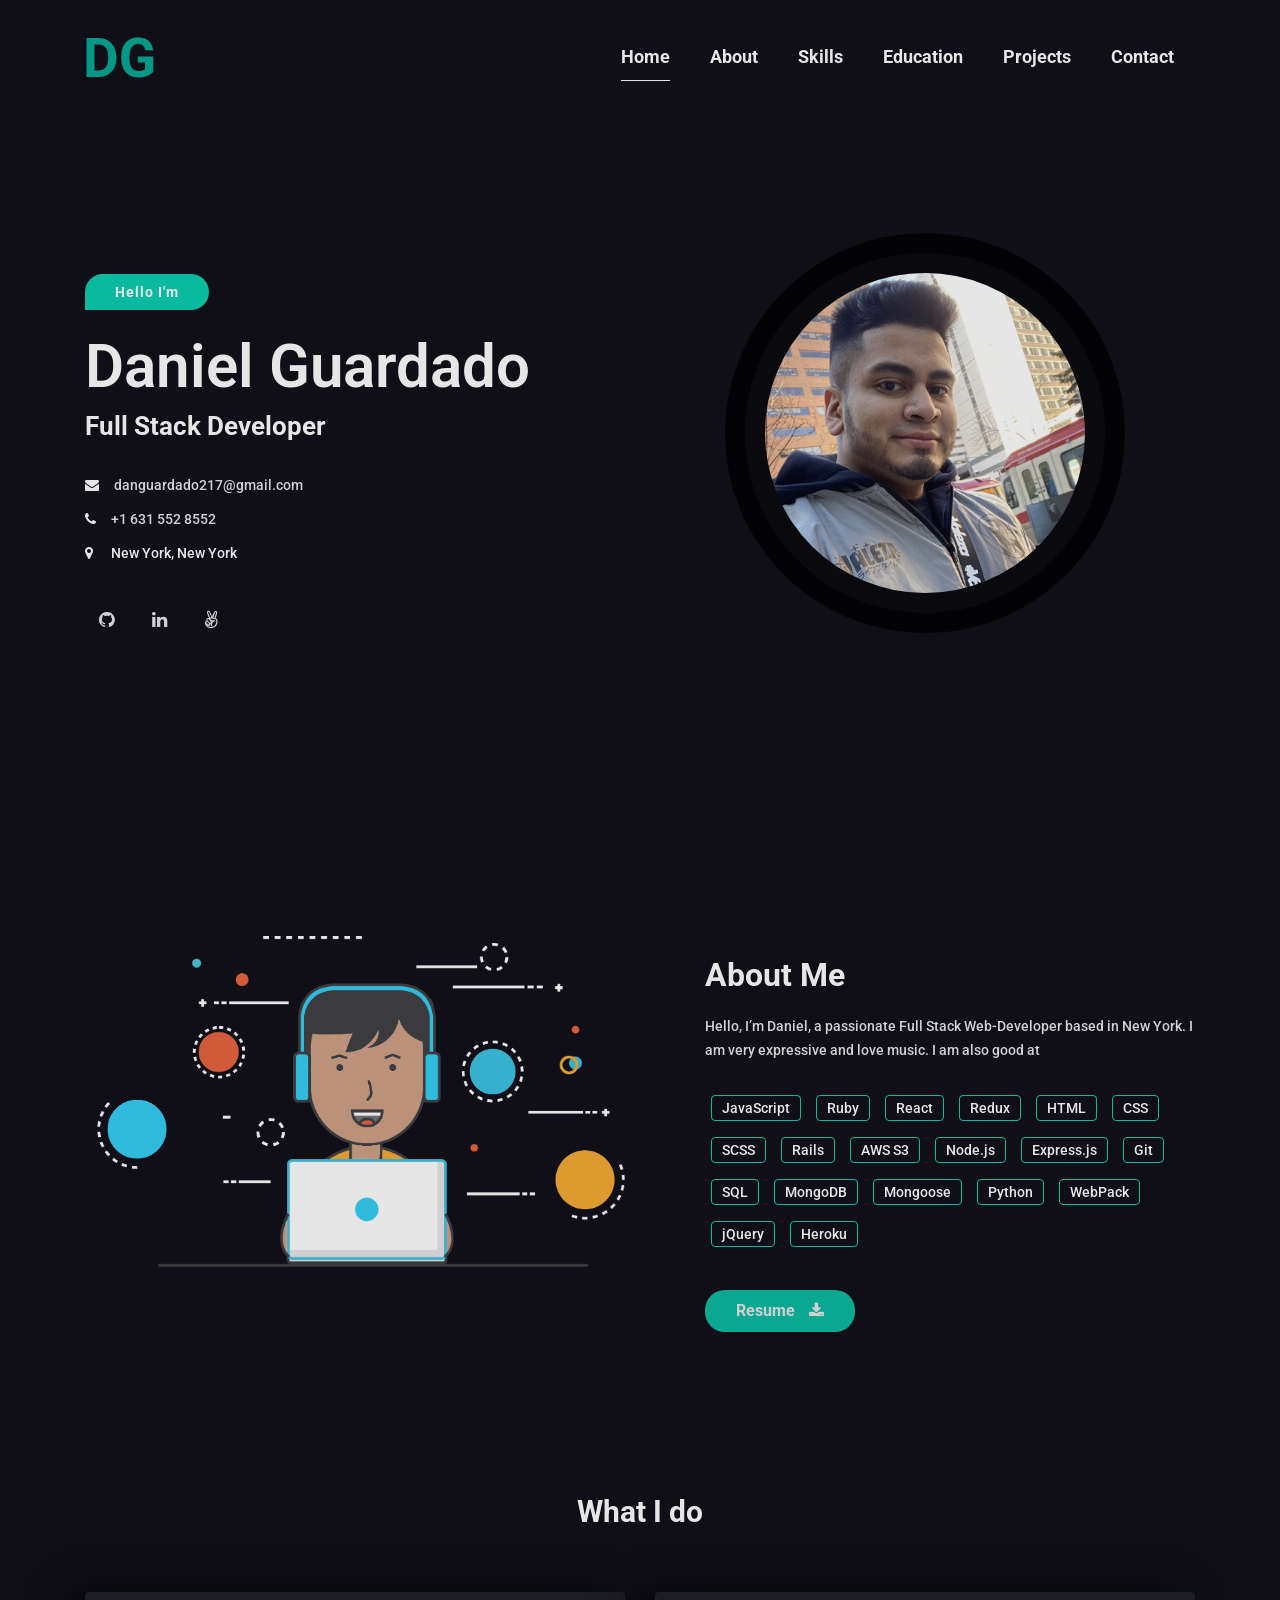
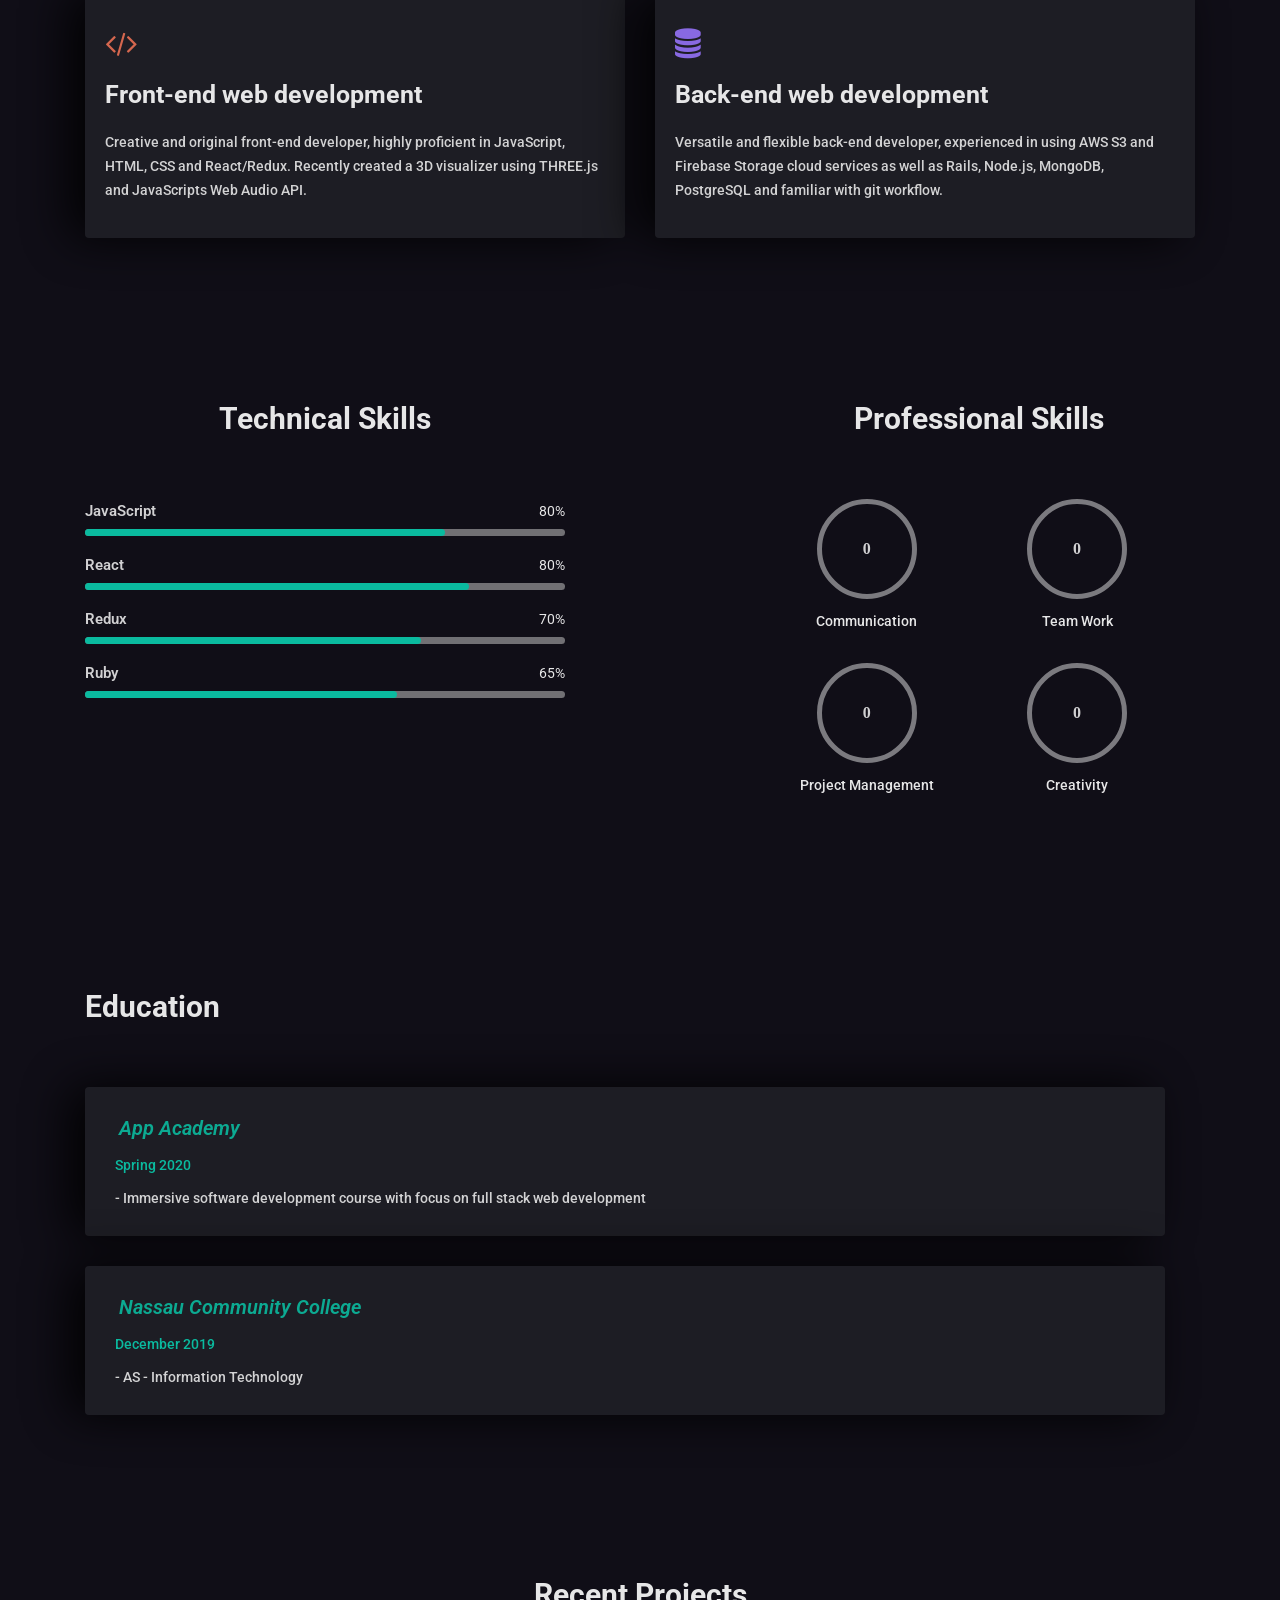
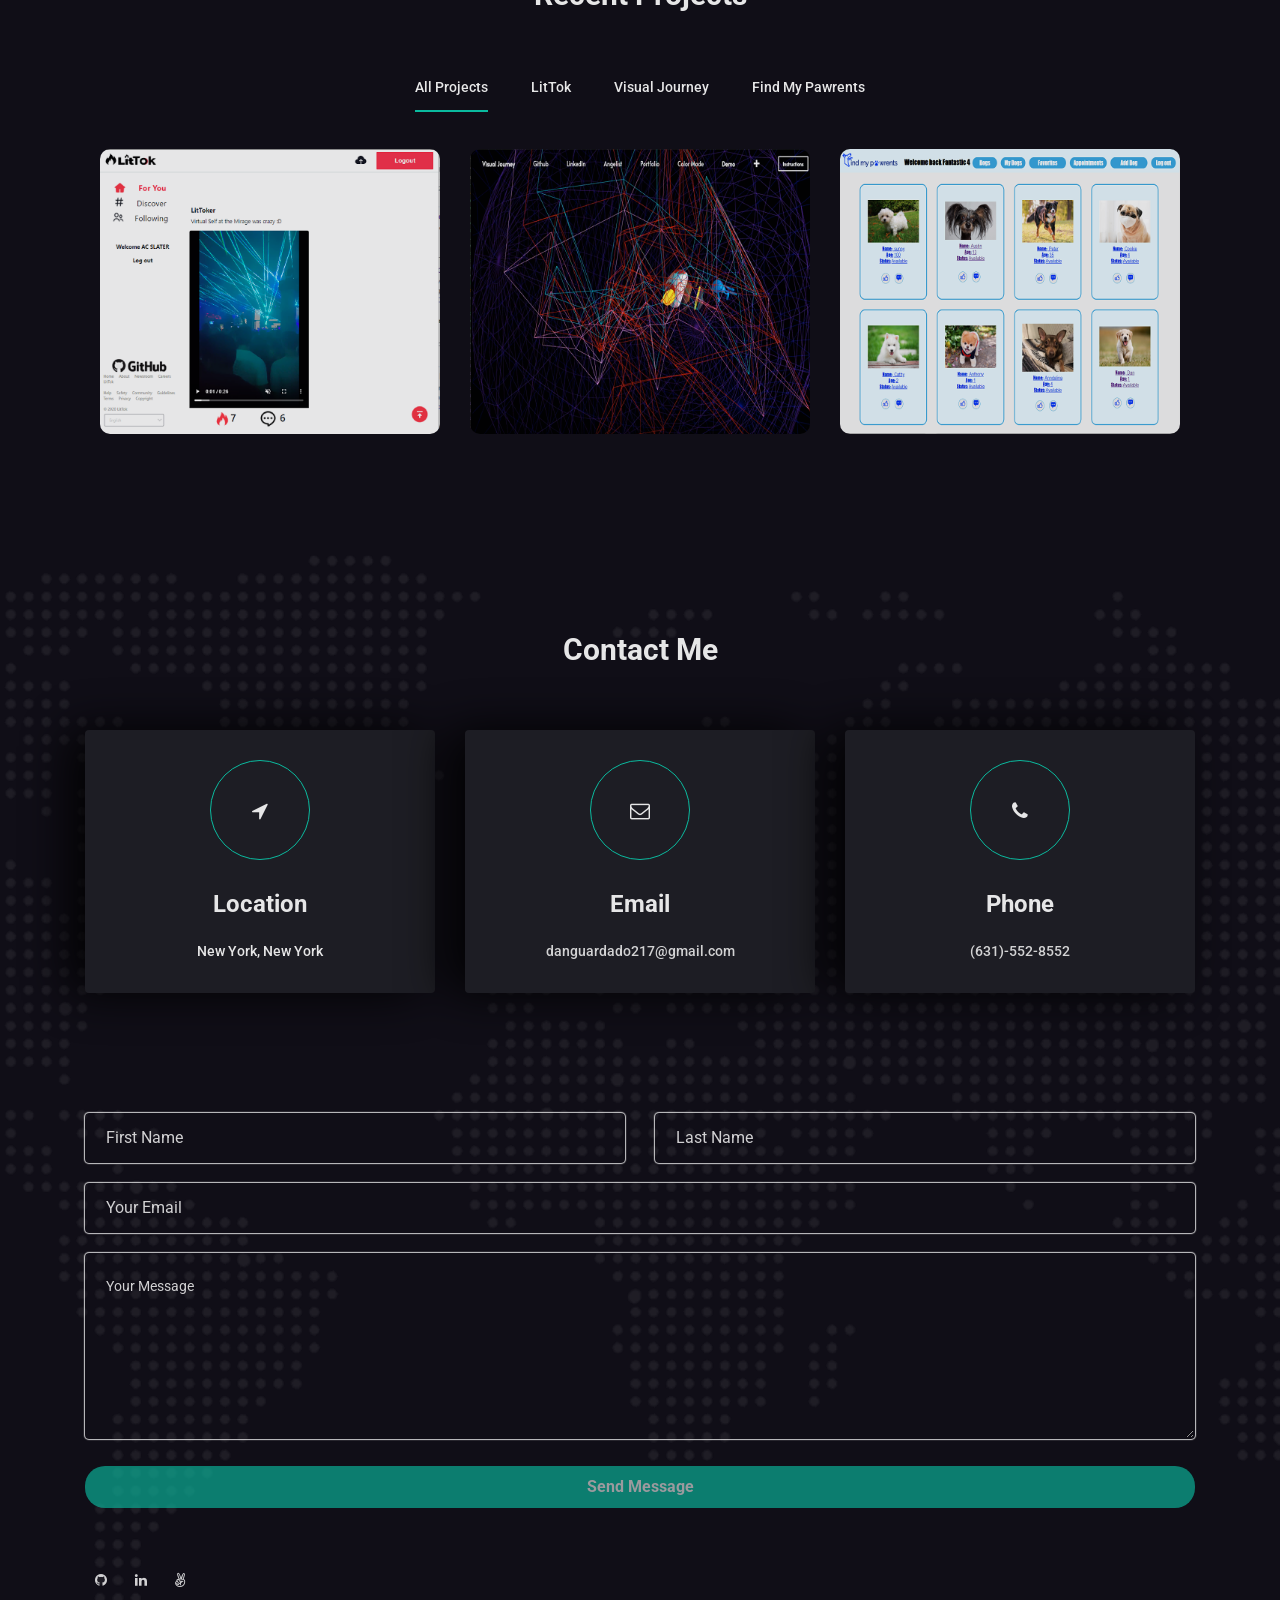
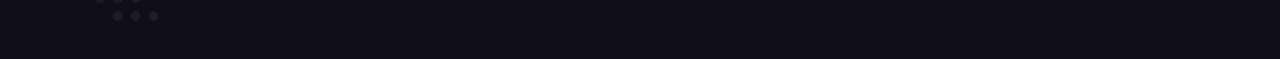
==== commit 51db177f: "change meta data" ====
--- a/index.html
+++ b/index.html
@@ -5,10 +5,7 @@
     <!-- Required meta tags -->
     <meta charset="utf-8" />
     <meta http-equiv="X-UA-Compatible" content="IE=edge" />
-    <meta
-      name="description"
-      content="Maha Personal cv/resume template for professional and personal website."
-    />
+    <meta name="description" content="Daniel Guardado portfolio site." />
     <meta
       name="keywords"
       content="creative, cv, designer,  online cv, online resume, powerful portfolio, professional, professional resume, responsive, resume, vcard "
@@ -21,17 +18,9 @@
 
     <!-- FAV AND ICONS   -->
     <link rel="shortcut icon" href="assets/images/favicon1.ico" />
-    <link rel="shortcut icon" href="assets/images/apple-icon.png" />
-    <link
-      rel="shortcut icon"
-      sizes="72x72"
-      href="assets/images/apple-icon-72x72.png"
-    />
-    <link
-      rel="shortcut icon"
-      sizes="114x114"
-      href="assets/images/apple-icon-114x114.png"
-    />
+    <link rel="shortcut icon" href="assets/images/ab-img.png" />
+    <link rel="shortcut icon" sizes="72x72" href="assets/images/ab-img.png" />
+    <link rel="shortcut icon" sizes="114x114" href="assets/images/ab-img.png" />
 
     <!-- Google Font-->
     <link
@@ -455,7 +444,7 @@
                       </div>
                     </div>
                   </div>
-                  <div class="candidatos">
+                  <!-- <div class="candidatos">
                     <div class="parcial">
                       <div class="info">
                         <div class="nome">Python</div>
@@ -465,7 +454,7 @@
                         <div class="percentagem" style="width: 35%"></div>
                       </div>
                     </div>
-                  </div>
+                  </div> -->
                 </div>
               </div>
             </div>
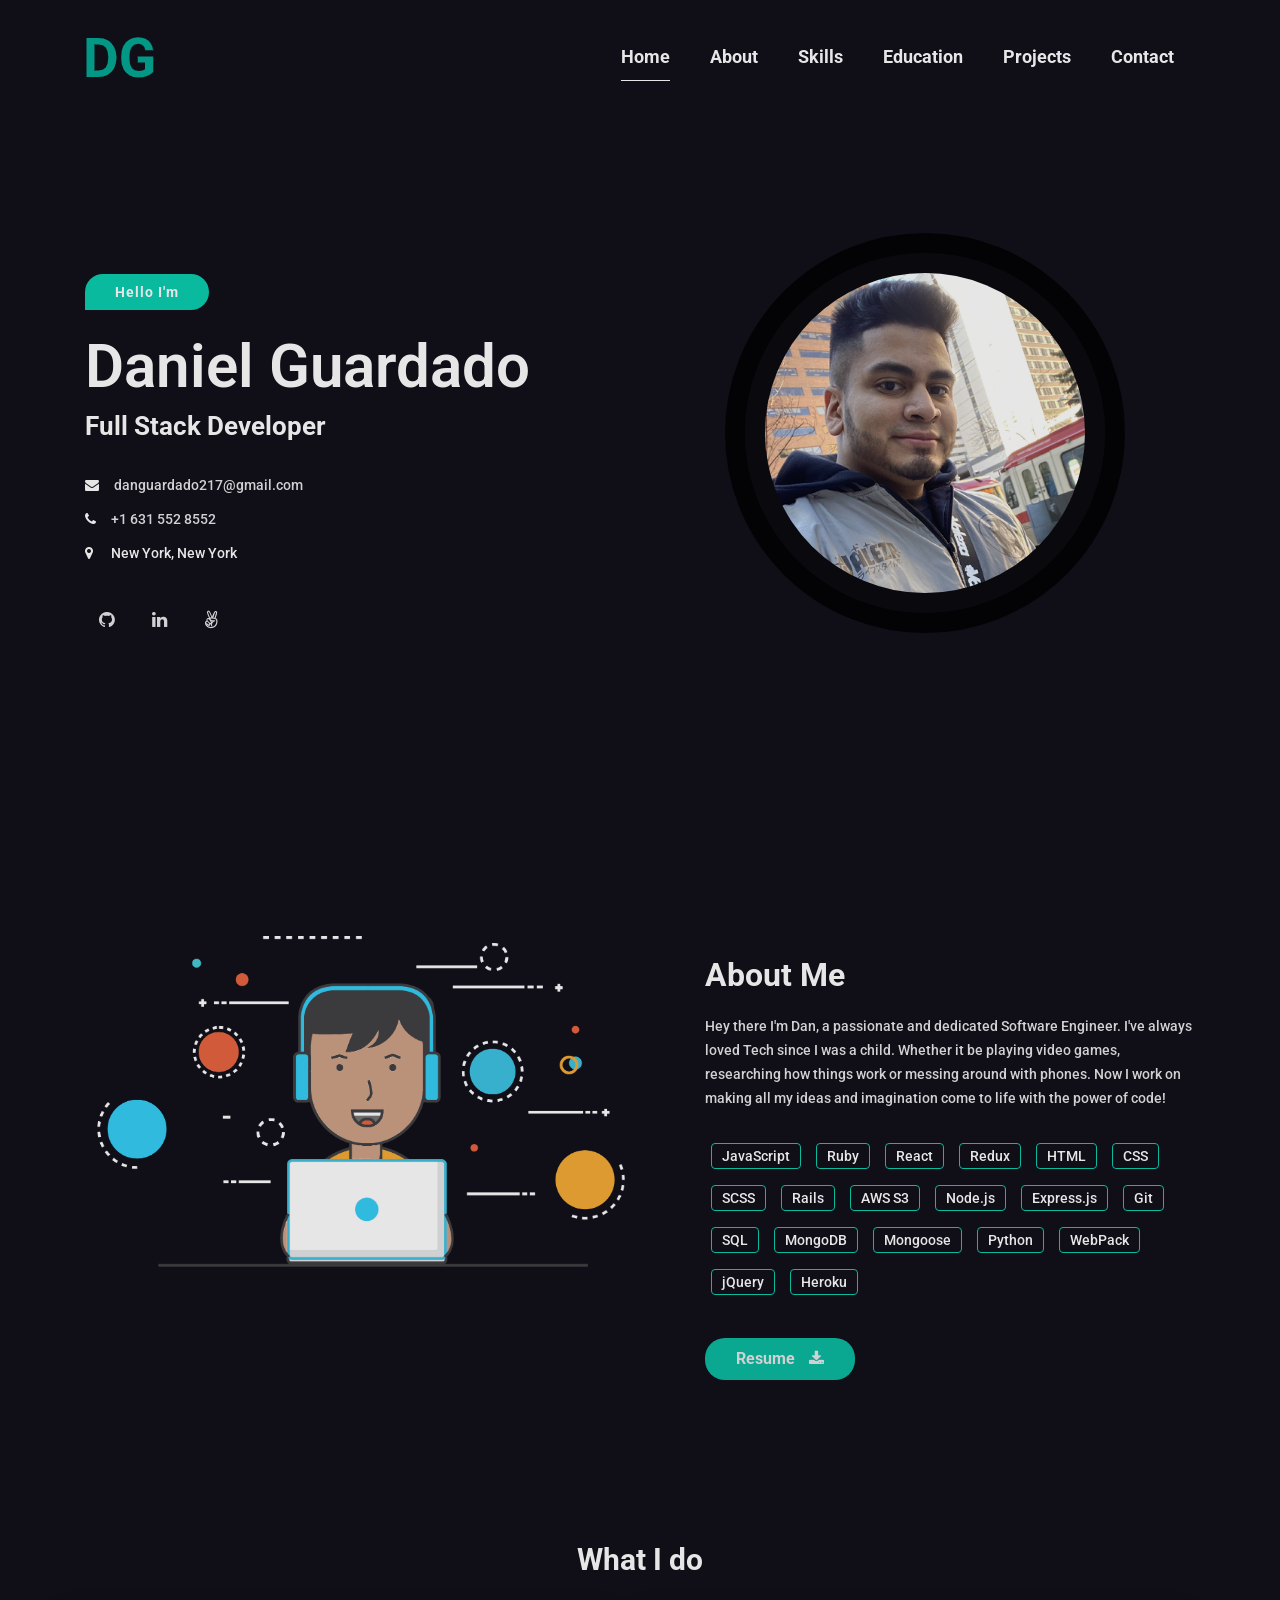
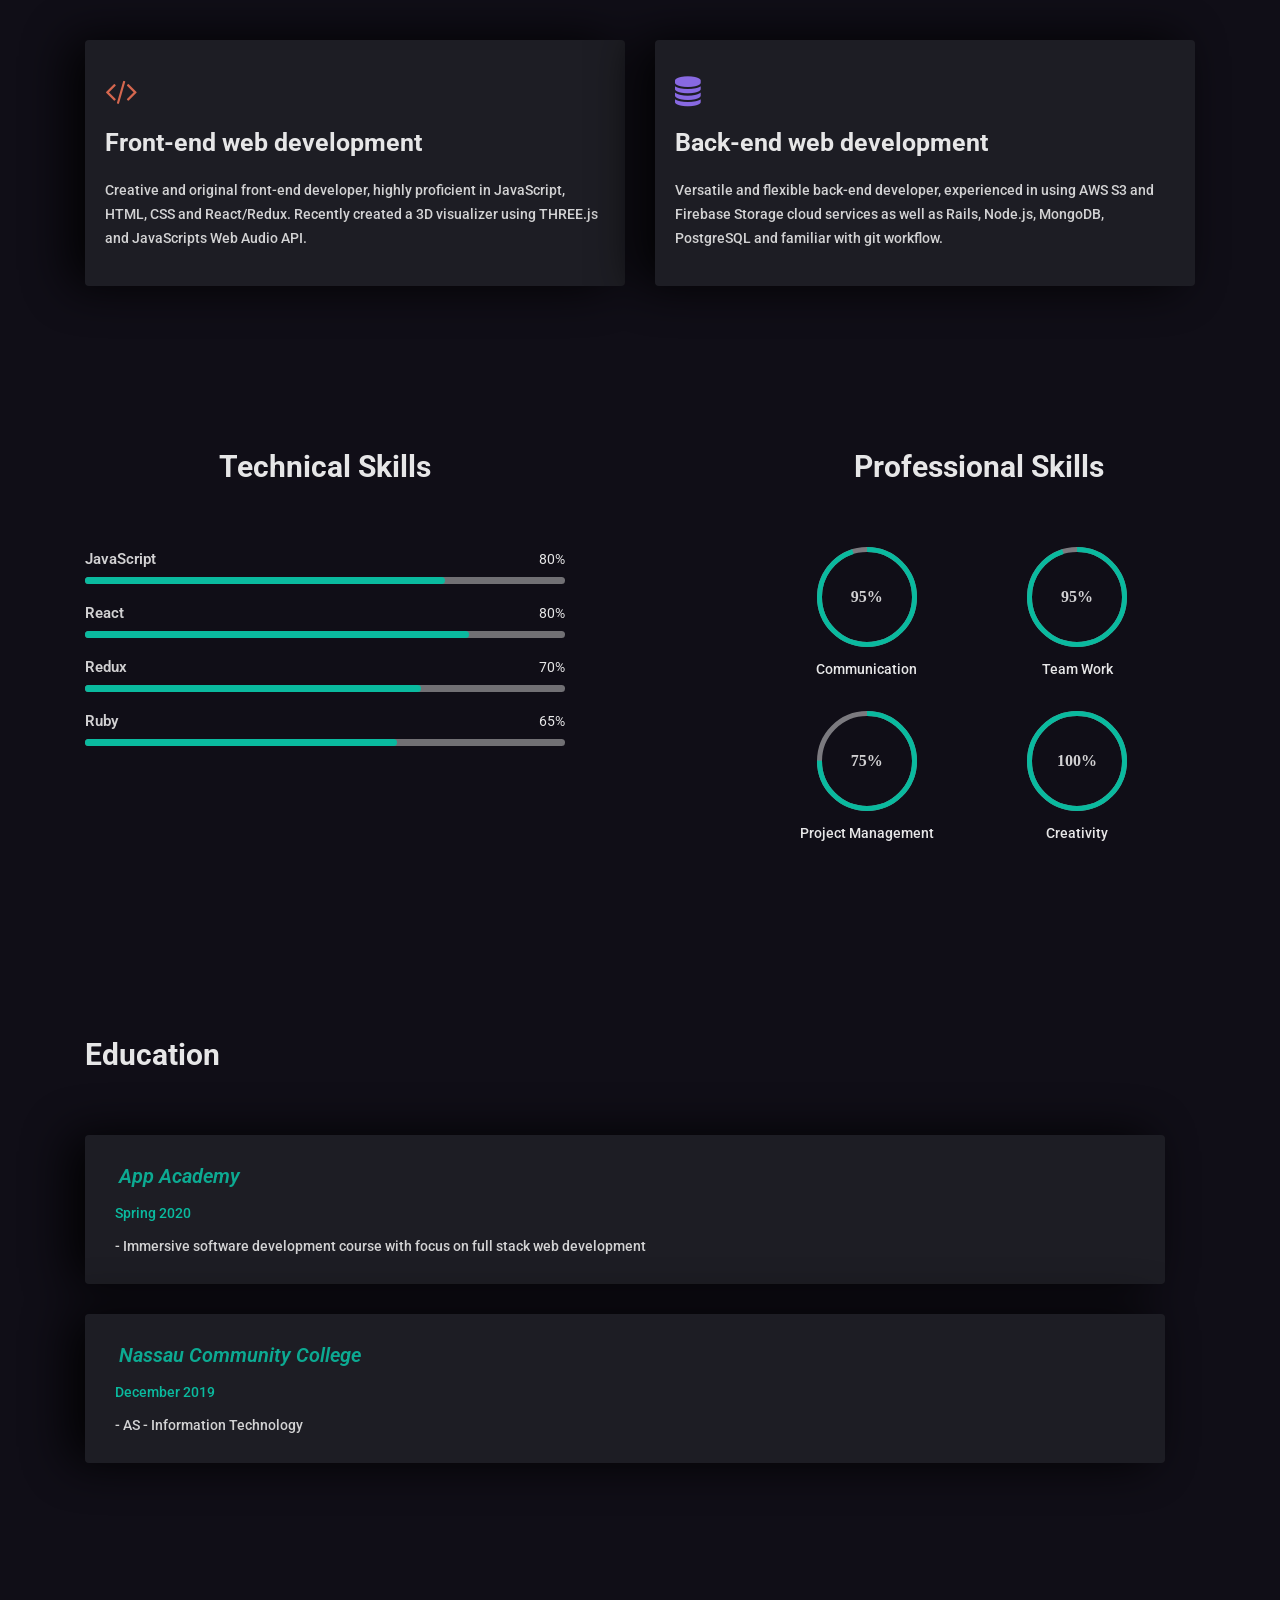
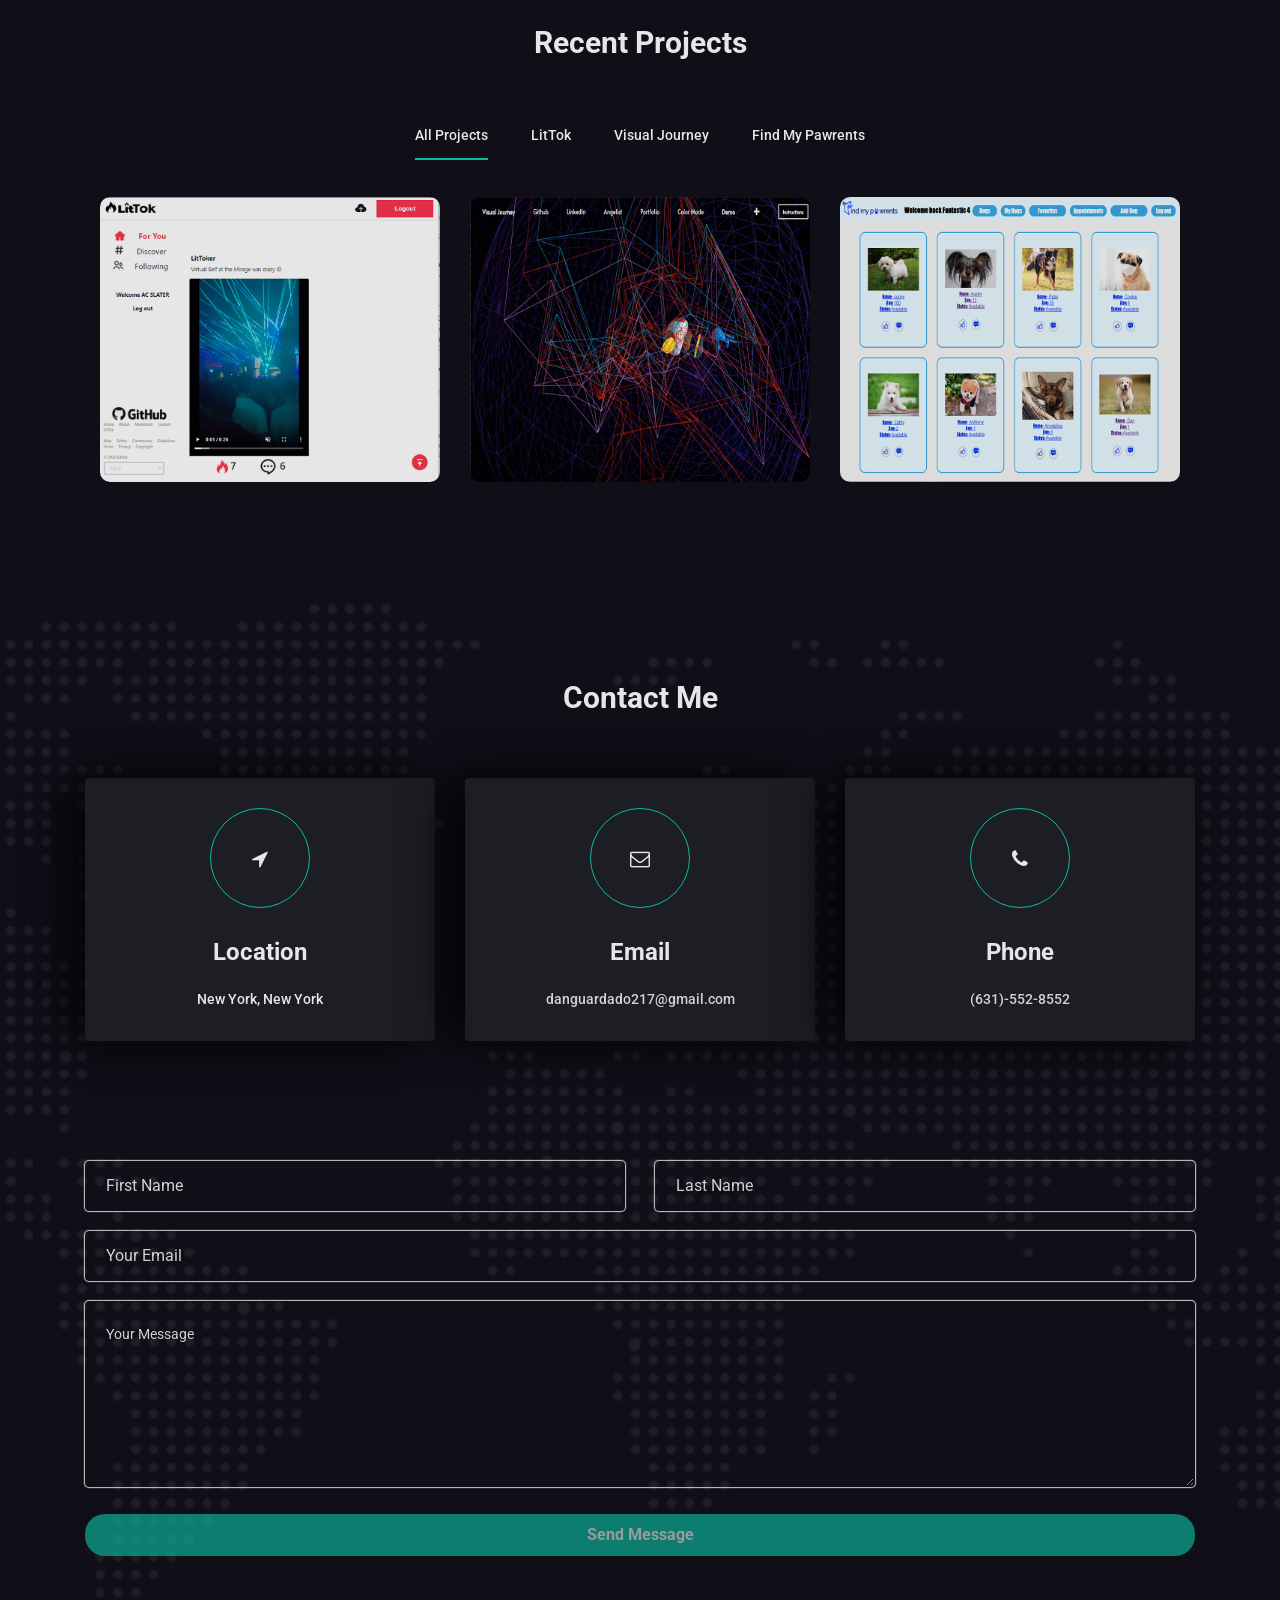
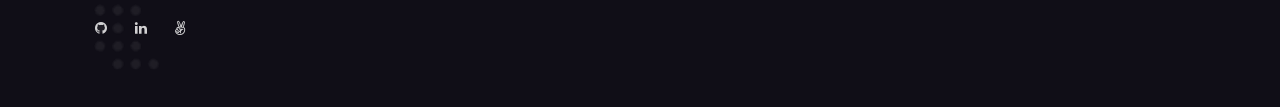
==== commit cd3f6bf1: "edit about me" ====
--- a/index.html
+++ b/index.html
@@ -286,9 +286,14 @@
                 data-wow-duration="0.8s"
                 data-wow-delay="0.2s"
               >
-                Hello, I’m Daniel, a passionate Full Stack Web-Developer based
+                <!-- Hello, I’m Daniel, a passionate Full Stack Web-Developer based
                 in New York. I am very expressive and love music. I am also good
-                at
+                at -->
+                Hey there I'm Dan, a passionate and dedicated Software Engineer.
+                I've always loved Tech since I was a child. Whether it be
+                playing video games, researching how things work or messing
+                around with phones. Now I work on making all my ideas and
+                imagination come to life with the power of code!
               </p>
               <div
                 class="mh-about-tag wow fadeInUp"
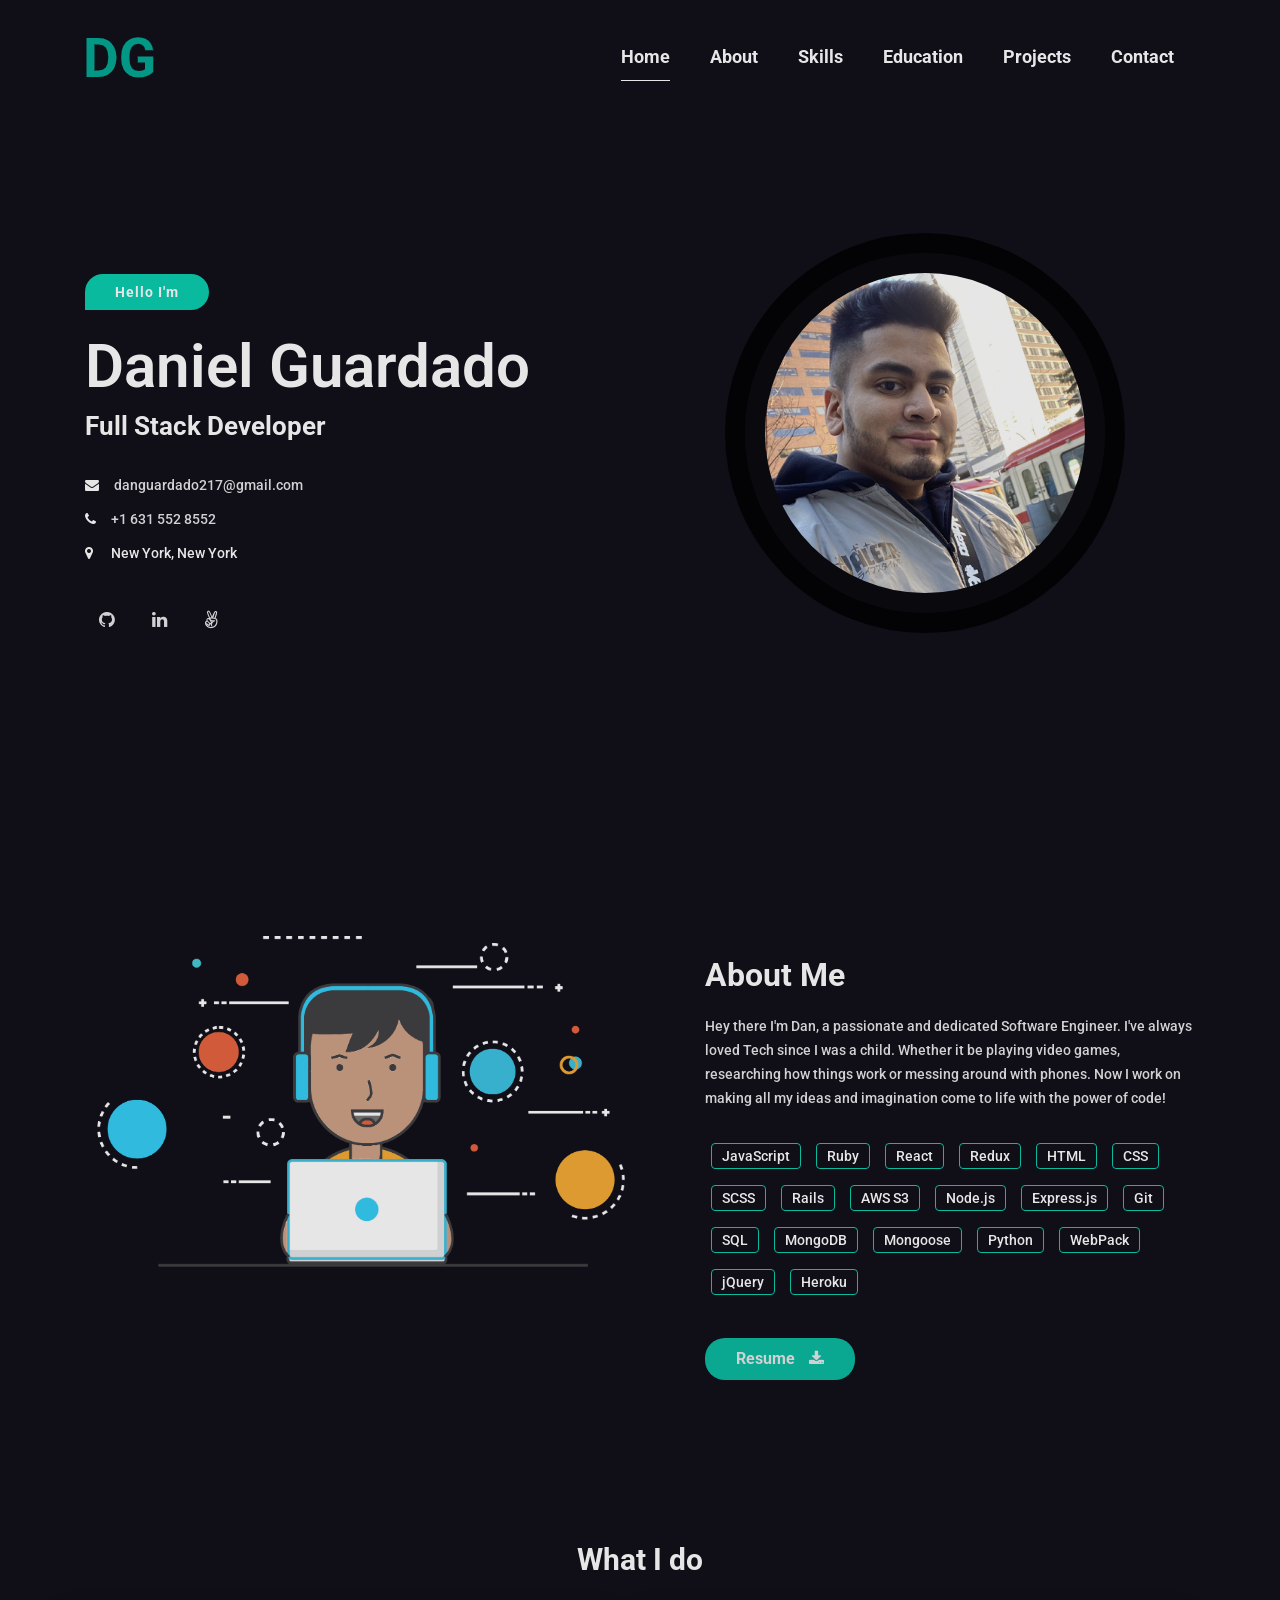
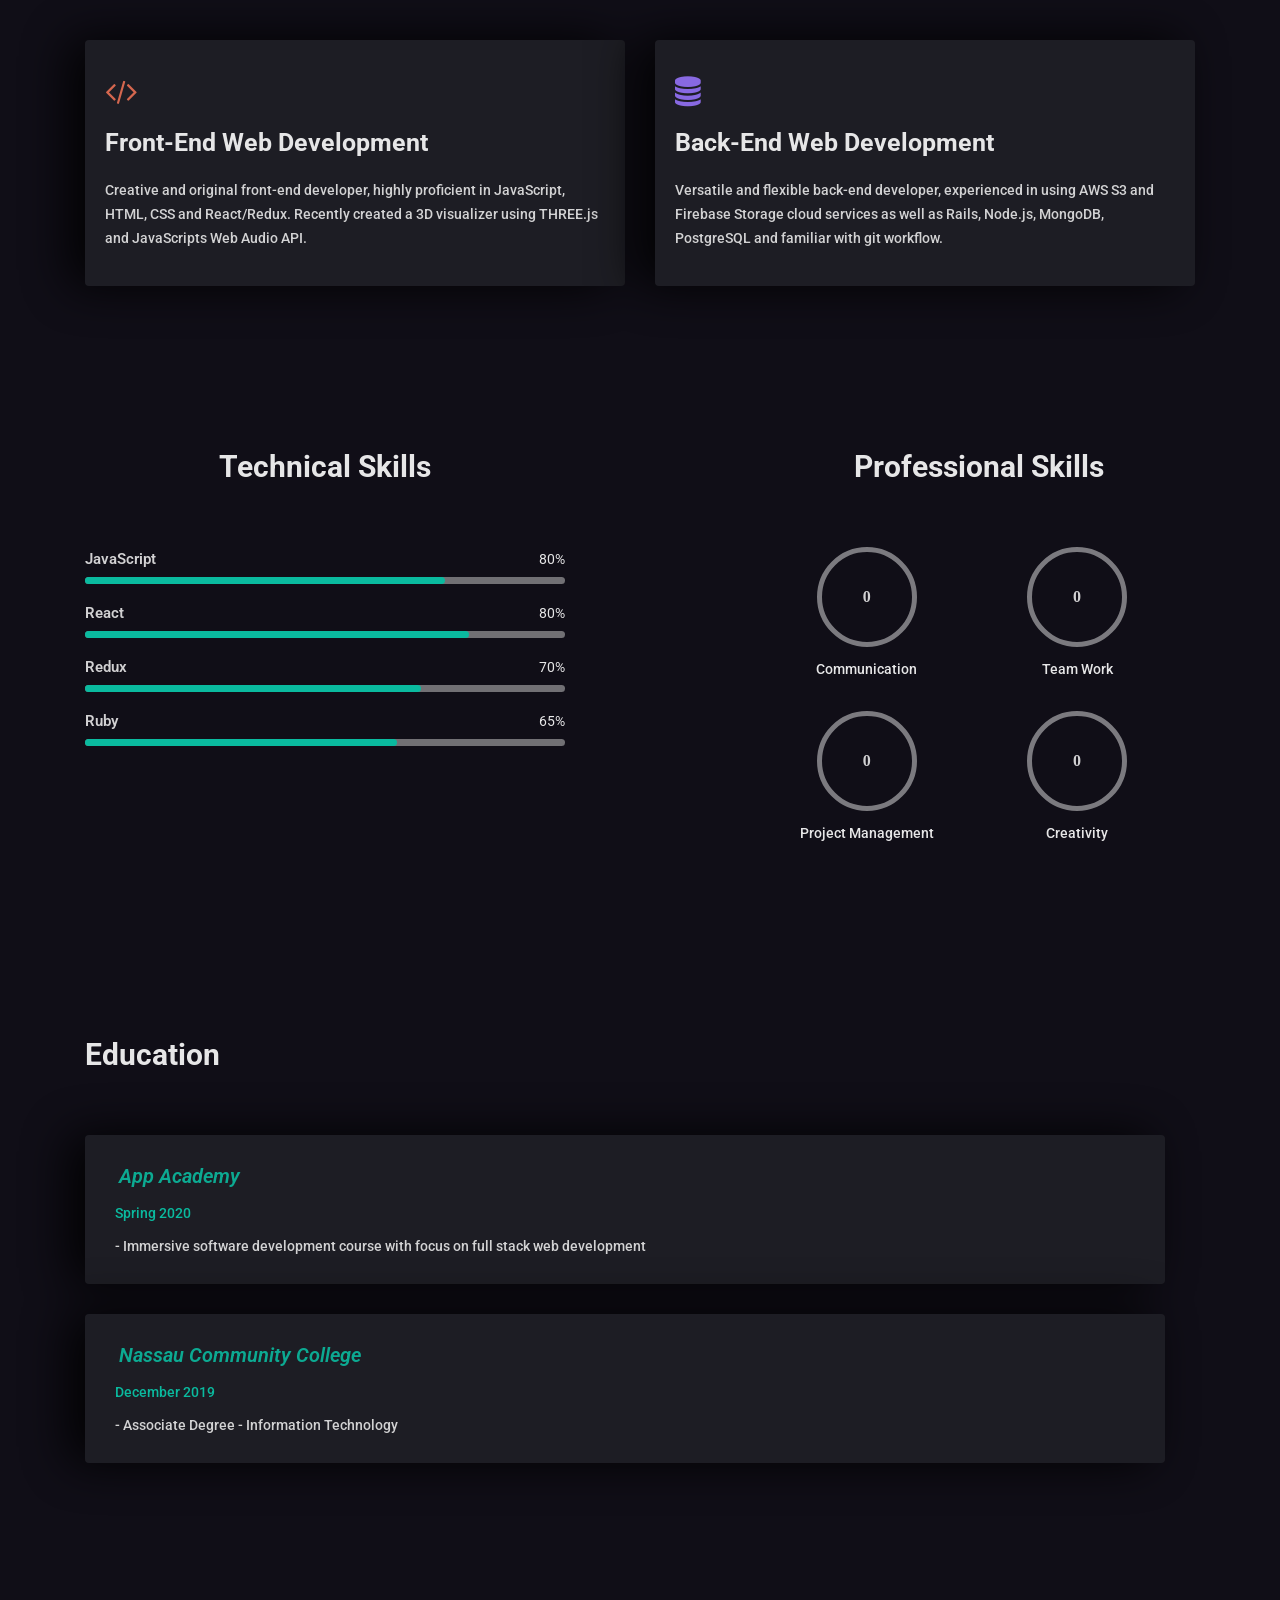
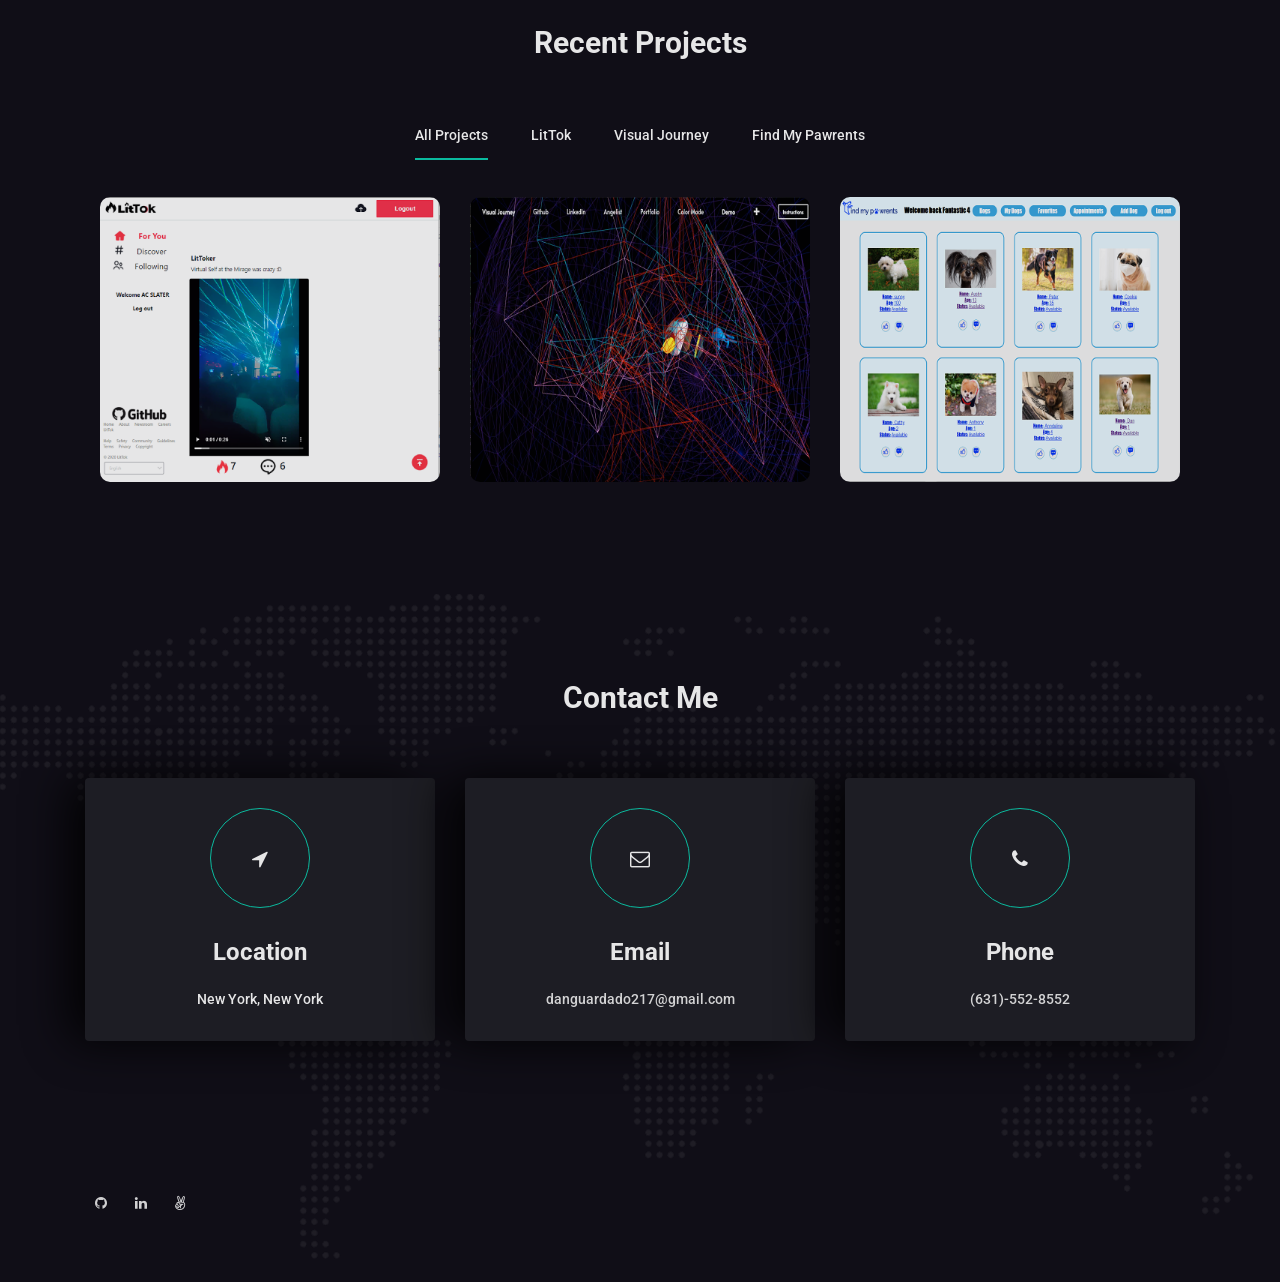
==== commit bcac2261: "fixed punctuation and removed form" ====
--- a/index.html
+++ b/index.html
@@ -358,7 +358,7 @@
               data-wow-delay="0.3s"
             >
               <i class="fa fa-code iron-color"></i>
-              <h3>Front-end web development</h3>
+              <h3>Front-End Web Development</h3>
               <p>
                 Creative and original front-end developer, highly proficient in
                 JavaScript, HTML, CSS and React/Redux. Recently created a 3D
@@ -373,7 +373,7 @@
               data-wow-delay="0.5s"
             >
               <i class="fa fa-database purple-color"></i>
-              <h3>Back-end web development</h3>
+              <h3>Back-End Web Development</h3>
               <p>
                 Versatile and flexible back-end developer, experienced in using
                 AWS S3 and Firebase Storage cloud services as well as Rails,
@@ -551,7 +551,7 @@
                       <a>Nassau Community College</a>
                     </h4>
                     <div class="mh-eduyear">December 2019</div>
-                    <p>- AS - Information Technology</p>
+                    <p>- Associate Degree - Information Technology</p>
                   </div>
                   <!-- Education Institutes-->
                 </div>
@@ -870,70 +870,6 @@
                   </div>
                 </div>
               </div>
-            </div>
-            <div
-              class="col-sm-12 col-md-12 wow fadeInUp"
-              data-wow-duration="0.8s"
-              data-wow-delay="0.3s"
-            >
-              <form
-                id="contactForm"
-                class="single-form quate-form wow fadeInUp"
-                data-toggle="validator"
-              >
-                <div id="msgSubmit" class="h3 text-center hidden"></div>
-                <div class="row">
-                  <div class="col-md-6 col-sm-12">
-                    <input
-                      name="name"
-                      class="contact-name form-control"
-                      id="name"
-                      type="text"
-                      placeholder="First Name"
-                      required
-                    />
-                  </div>
-                  <div class="col-md-6 col-sm-12">
-                    <input
-                      name="name"
-                      class="contact-email form-control"
-                      id="L_name"
-                      type="text"
-                      placeholder="Last Name"
-                      required
-                    />
-                  </div>
-                  <div class="col-sm-12">
-                    <input
-                      name="name"
-                      class="contact-subject form-control"
-                      id="email"
-                      type="email"
-                      placeholder="Your Email"
-                      required
-                    />
-                  </div>
-                  <div class="col-sm-12">
-                    <textarea
-                      class="contact-message"
-                      id="message"
-                      rows="6"
-                      placeholder="Your Message"
-                      required
-                    ></textarea>
-                  </div>
-                  <!-- Subject Button -->
-                  <div class="btn-form col-sm-12">
-                    <button
-                      type="submit"
-                      class="btn btn-fill btn-block"
-                      id="form-submit"
-                    >
-                      Send Message
-                    </button>
-                  </div>
-                </div>
-              </form>
             </div>
             <div
               class="col-sm-12 mh-copyright wow fadeInUp"
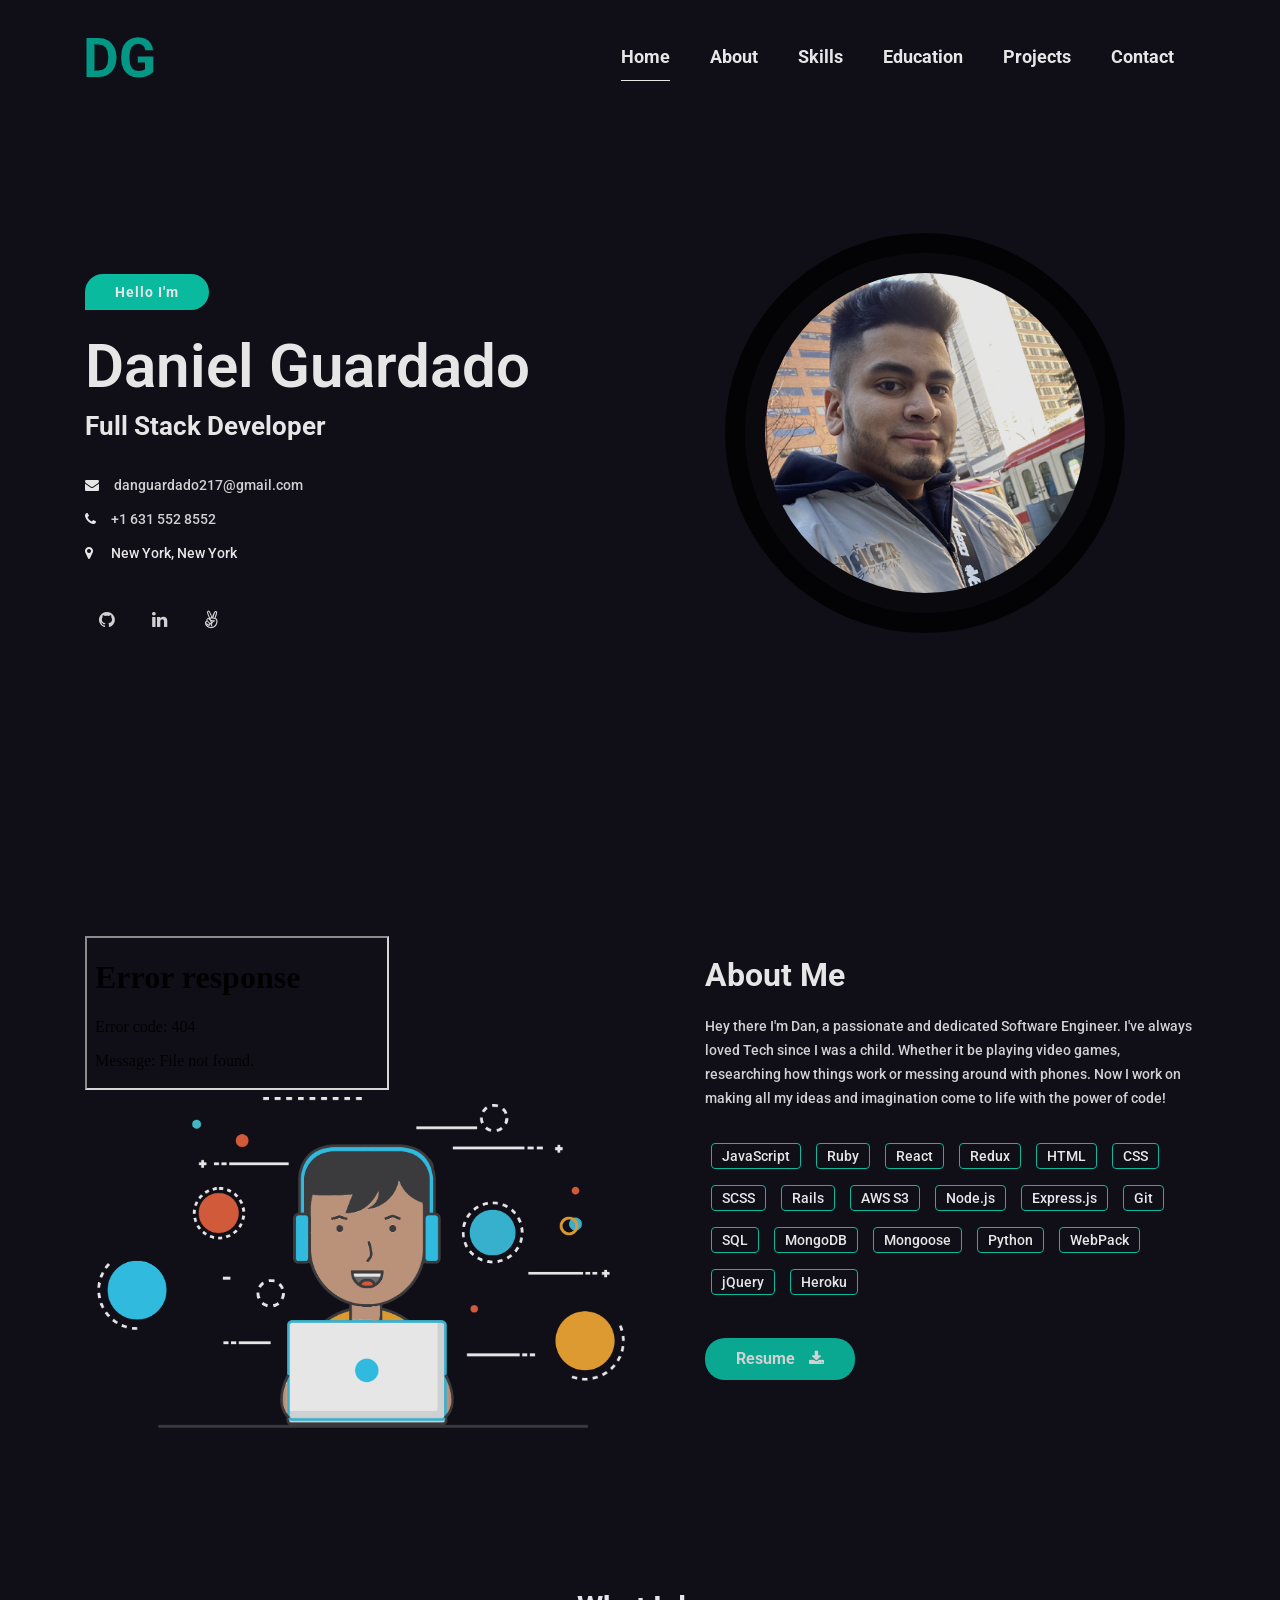
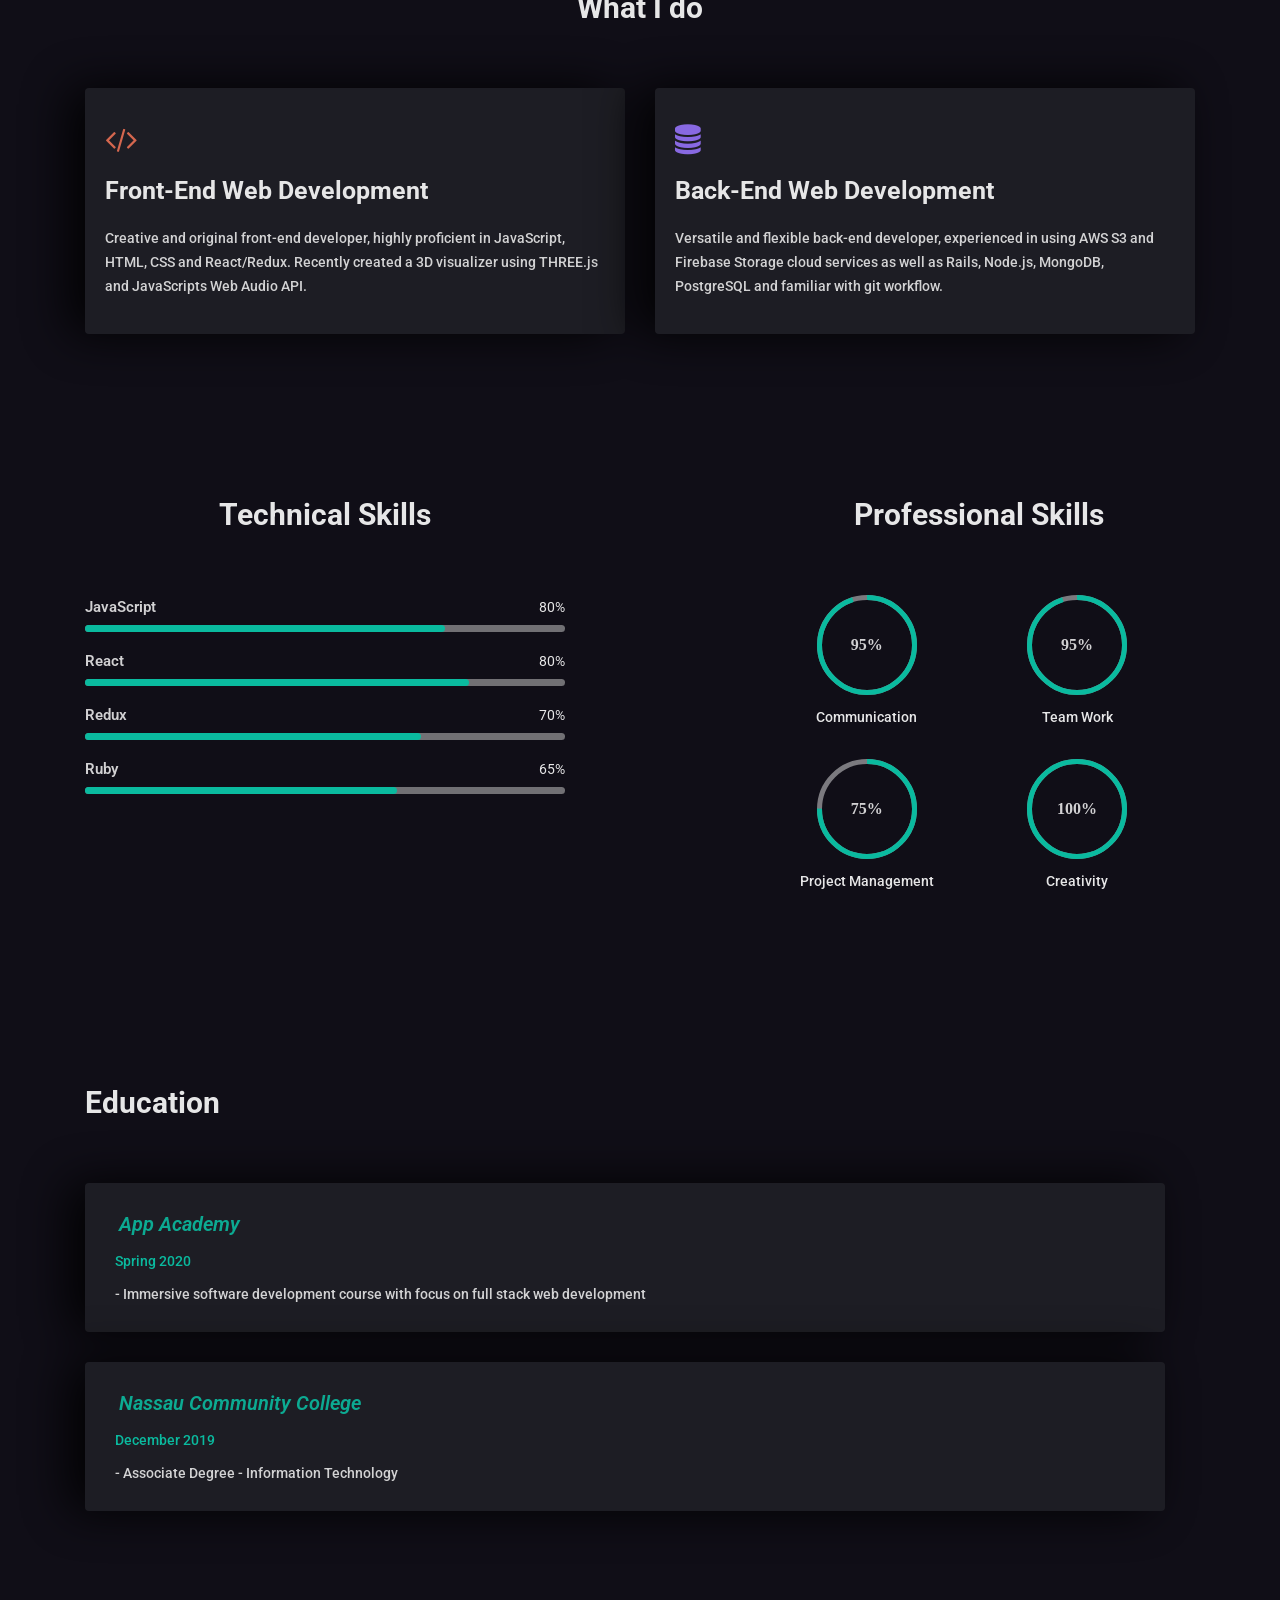
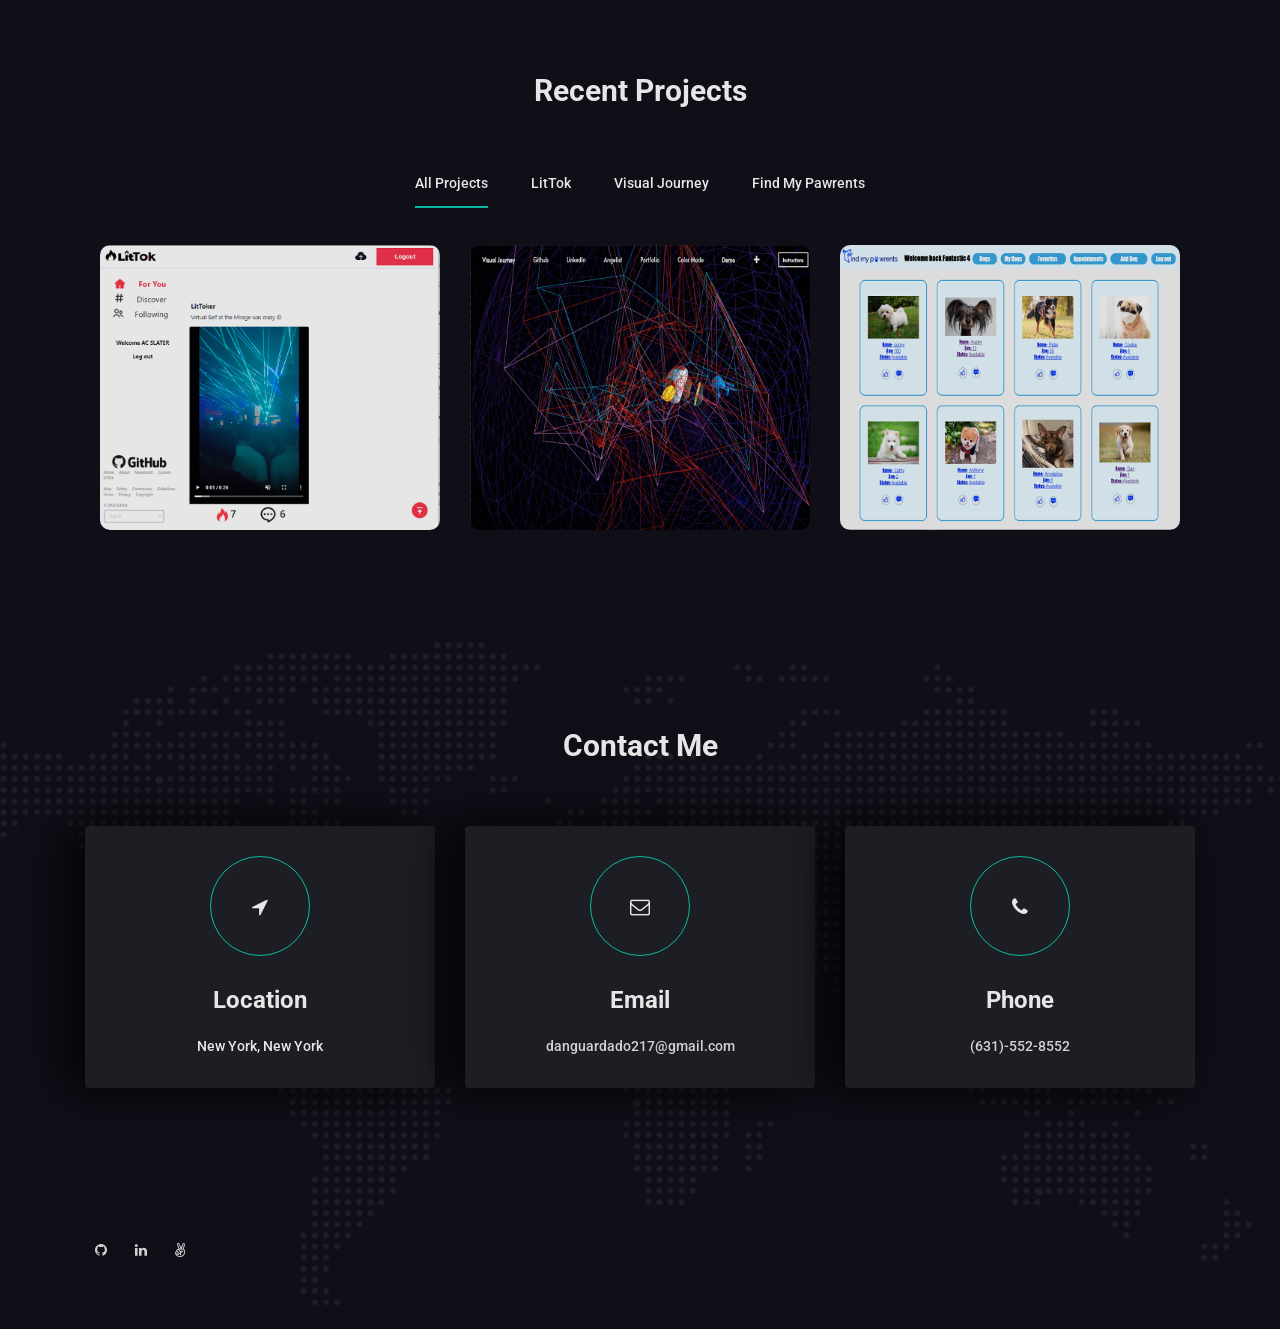
==== commit 6bb5180b: "test" ====
--- a/index.html
+++ b/index.html
@@ -254,16 +254,17 @@
         </div>
       </div>
     </section>
-
+    
     <!--
-        ==================
-            ABOUT
-        =================
-        -->
+      ==================
+      ABOUT
+      =================
+    -->
     <section class="mh-about" id="mh-about">
       <div class="container">
         <div class="row section-separator">
           <div class="col-sm-12 col-md-6">
+            <iframe src=“https://danbot17.herokuapp.com/” width=“800" height=“600”></iframe>
             <div
               class="mh-about-img shadow-2 wow fadeInUp"
               data-wow-duration="0.8s"
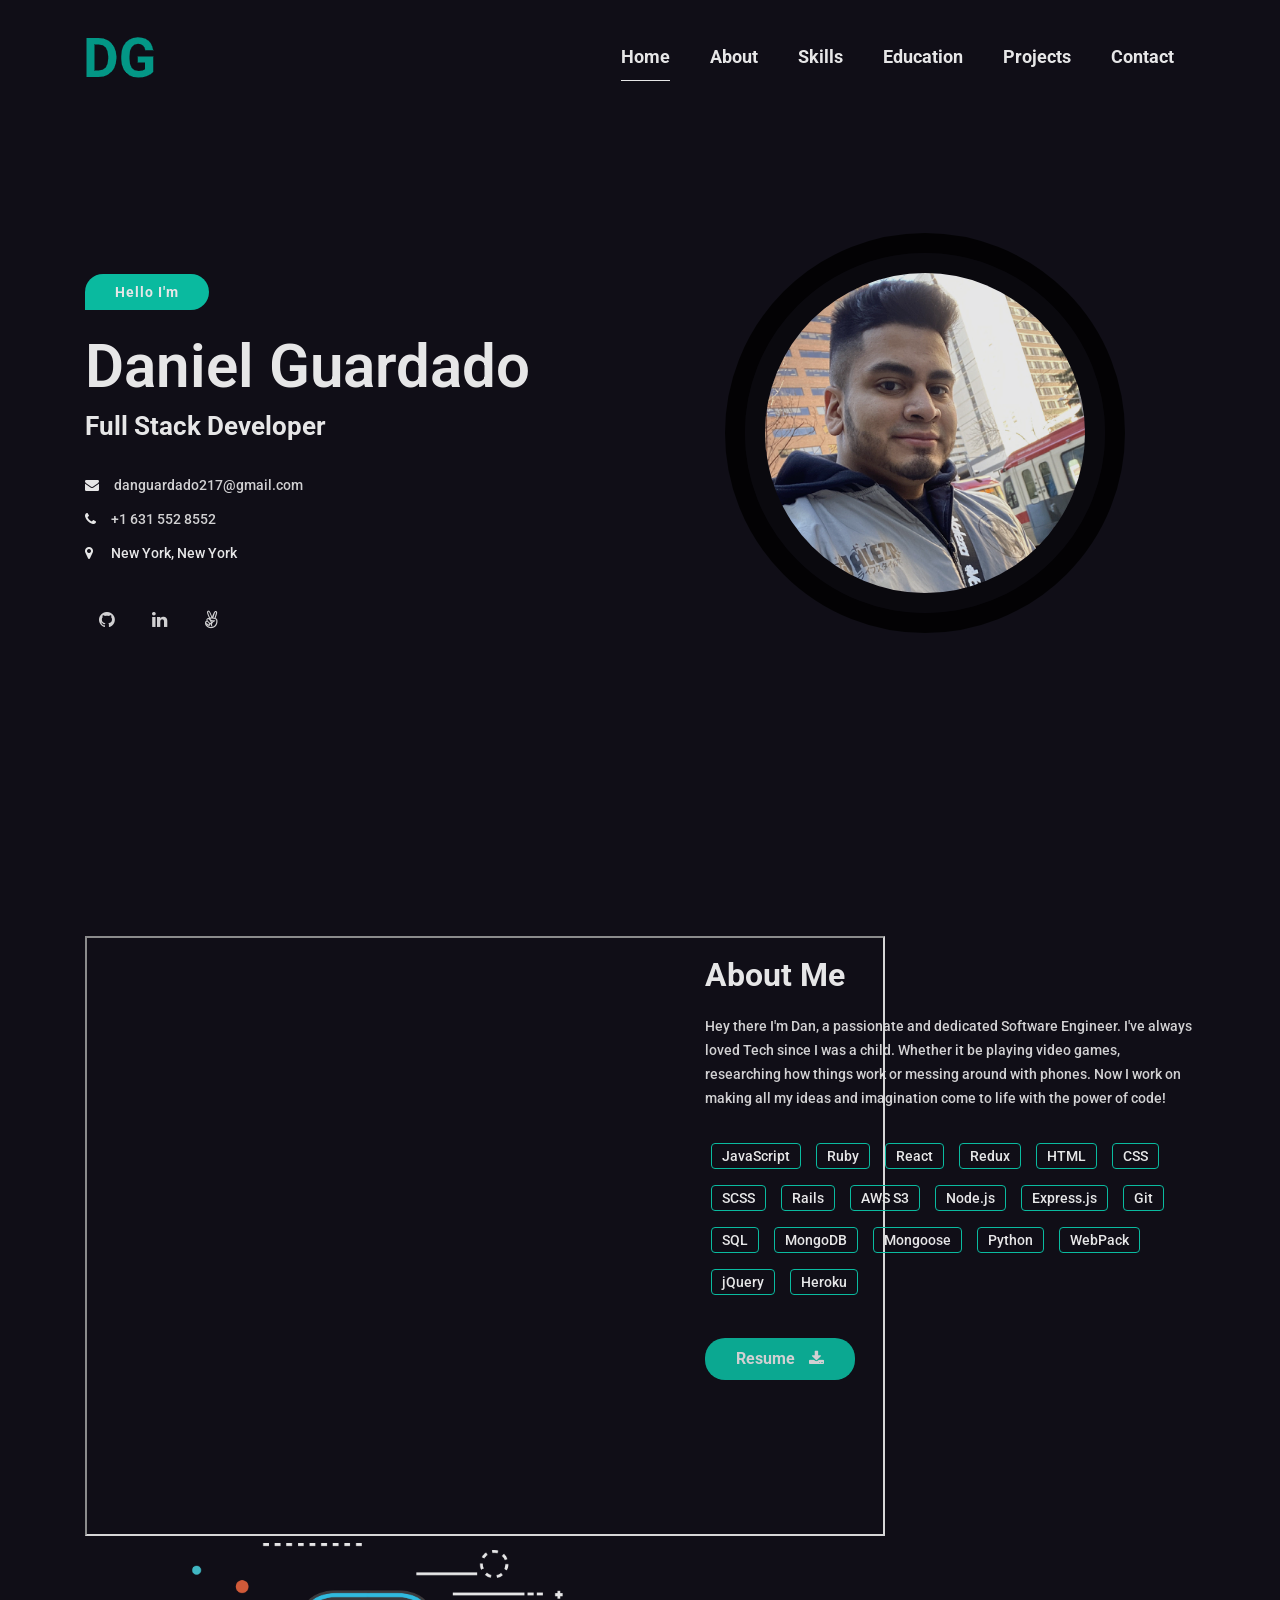
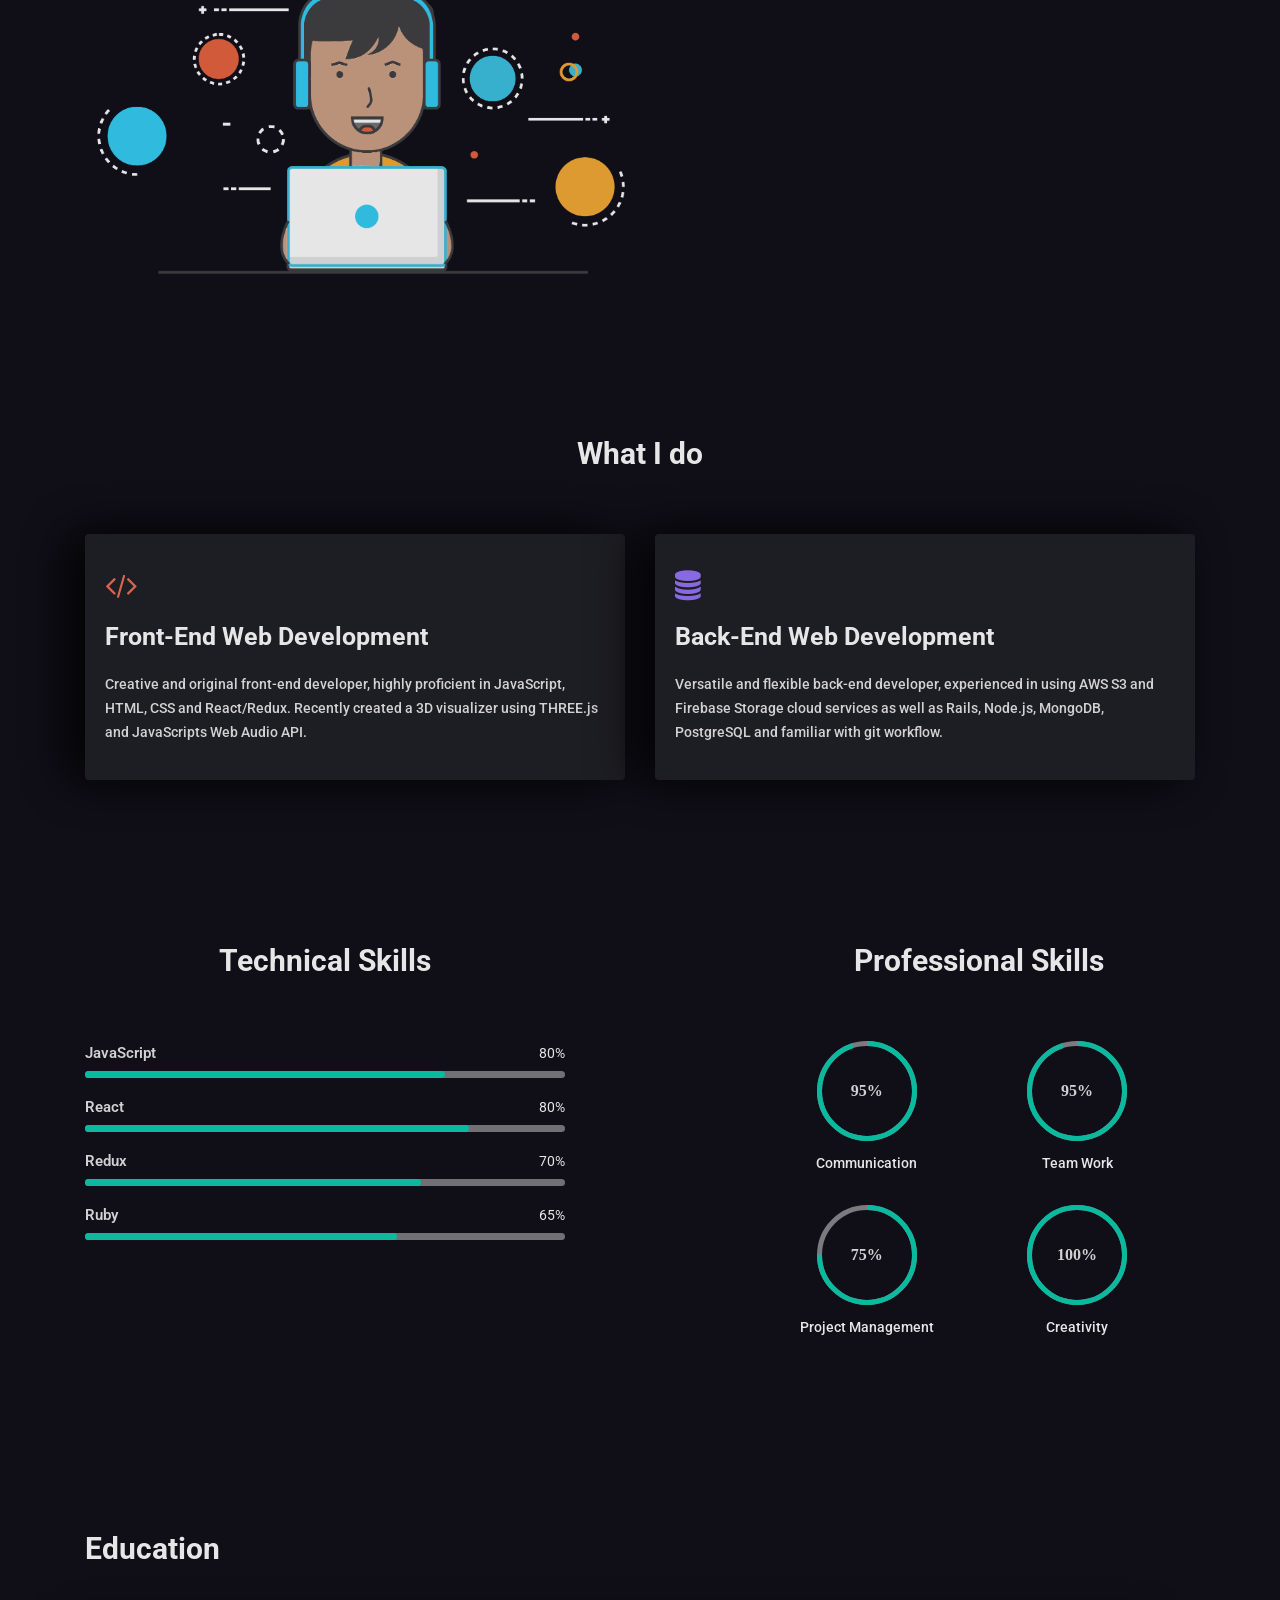
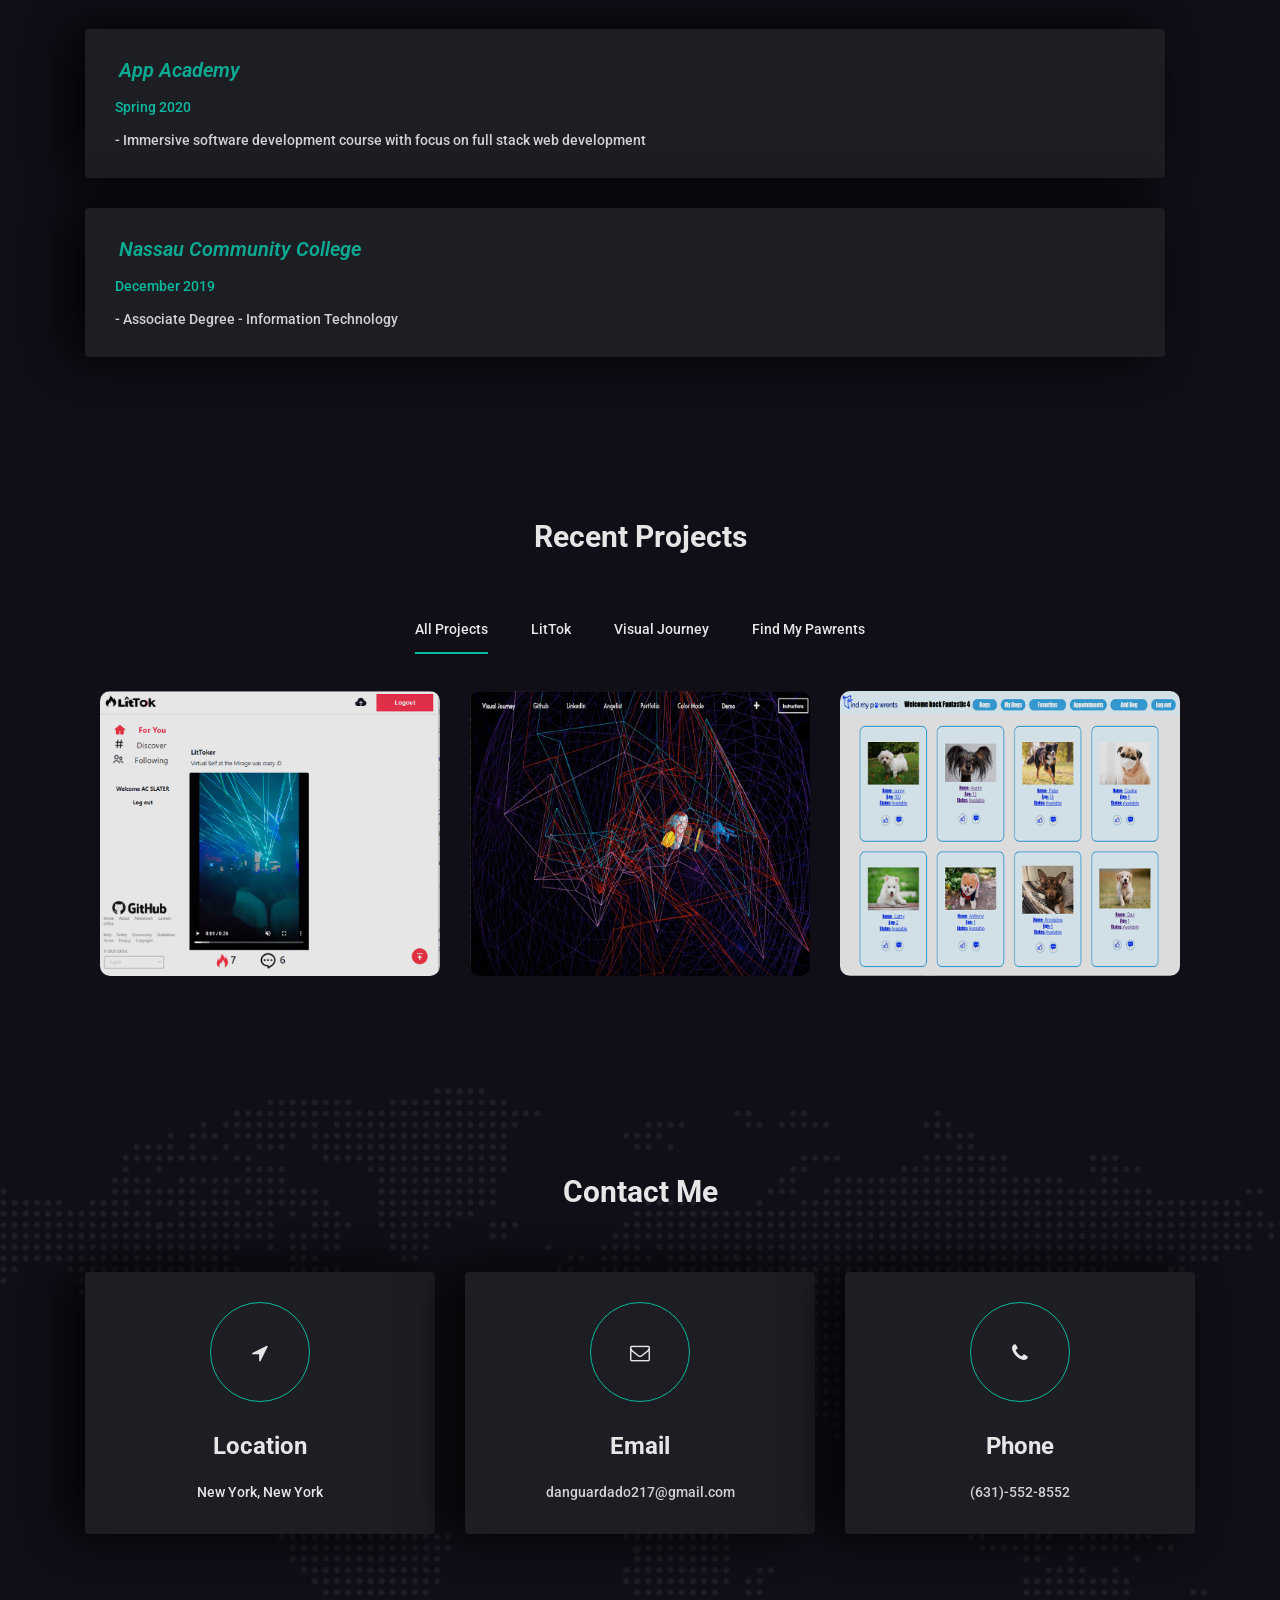
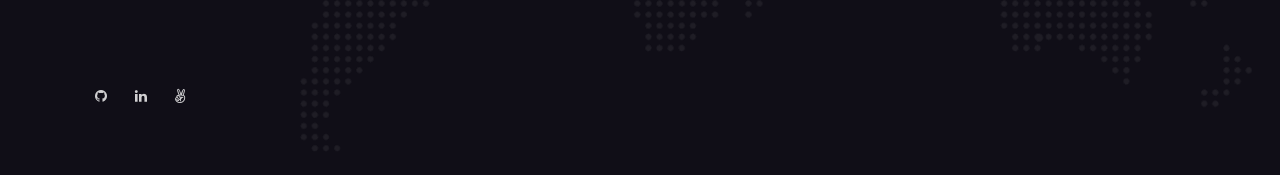
==== commit e41c6eb0: "test2" ====
--- a/index.html
+++ b/index.html
@@ -254,7 +254,7 @@
         </div>
       </div>
     </section>
-    
+
     <!--
       ==================
       ABOUT
@@ -264,7 +264,11 @@
       <div class="container">
         <div class="row section-separator">
           <div class="col-sm-12 col-md-6">
-            <iframe src=“https://danbot17.herokuapp.com/” width=“800" height=“600”></iframe>
+            <iframe
+              src="https://danbot17.herokuapp.com/"
+              width="800"
+              height="600"
+            ></iframe>
             <div
               class="mh-about-img shadow-2 wow fadeInUp"
               data-wow-duration="0.8s"
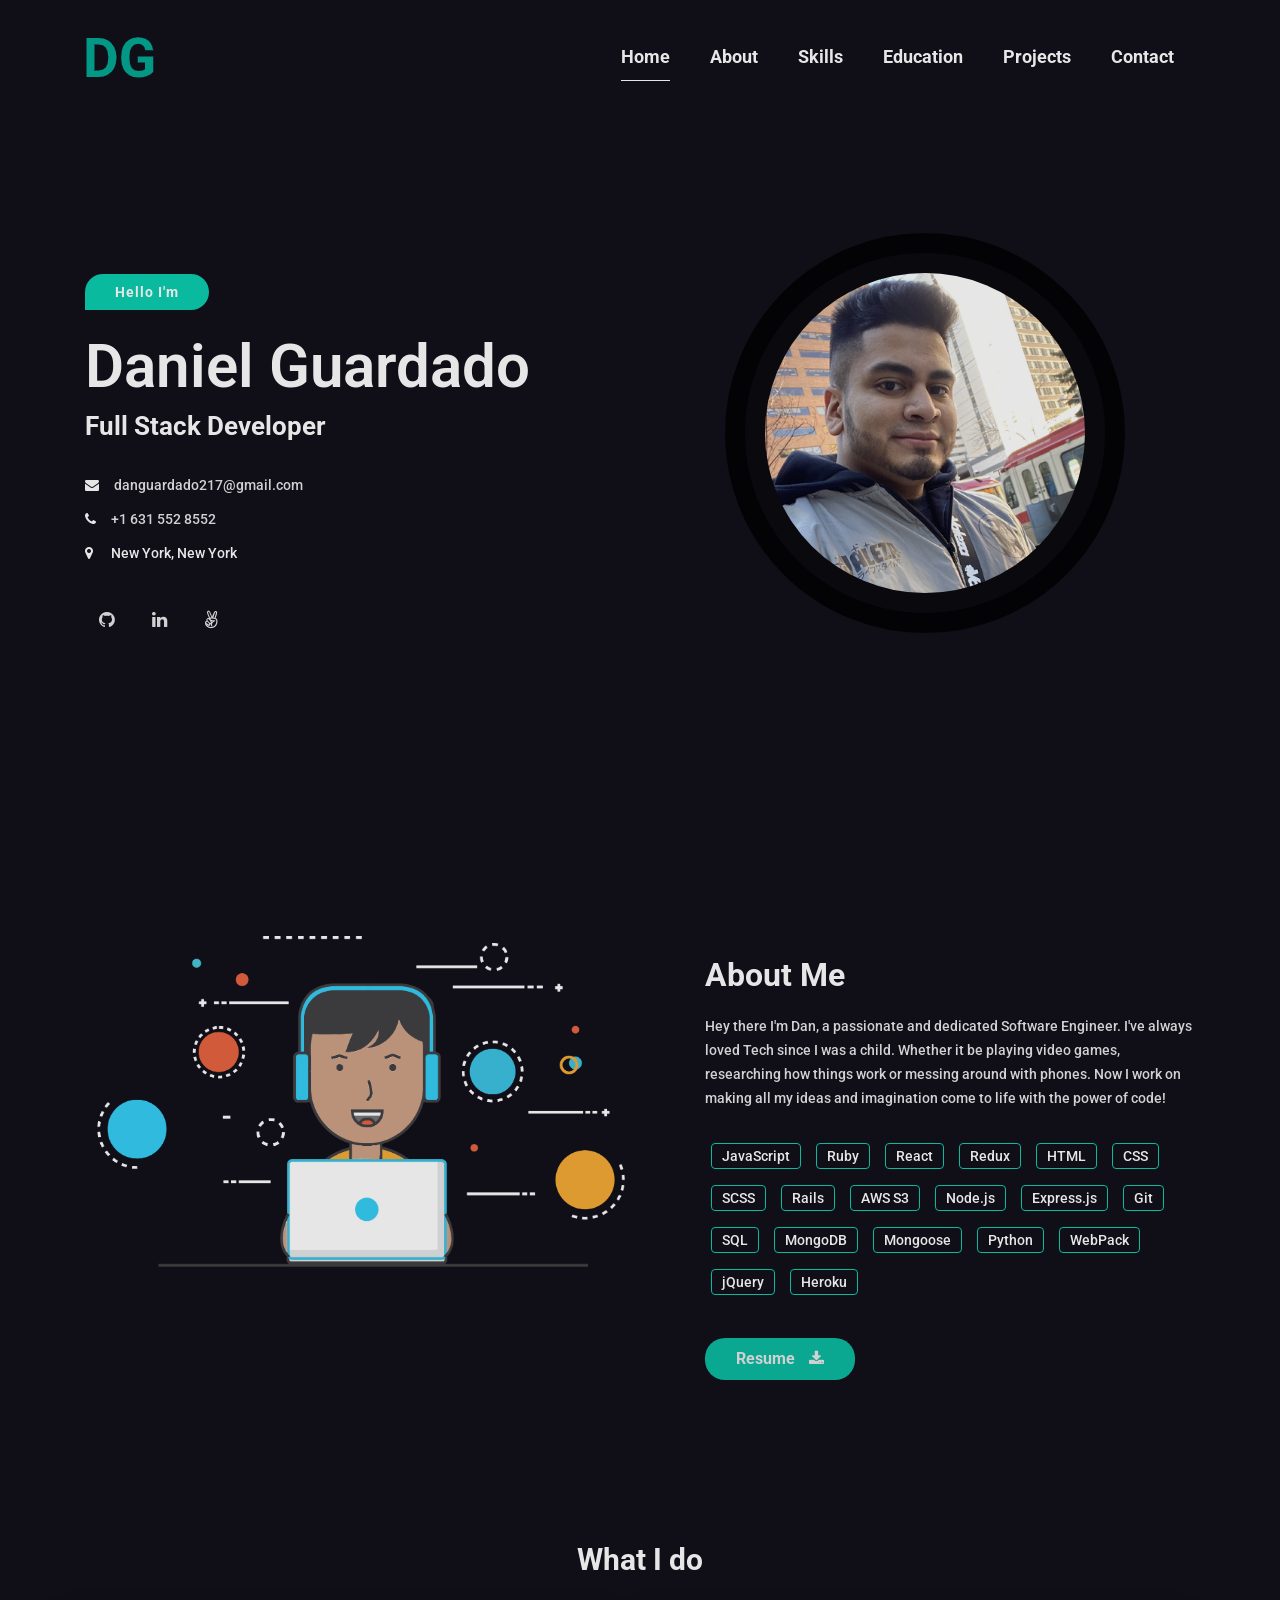
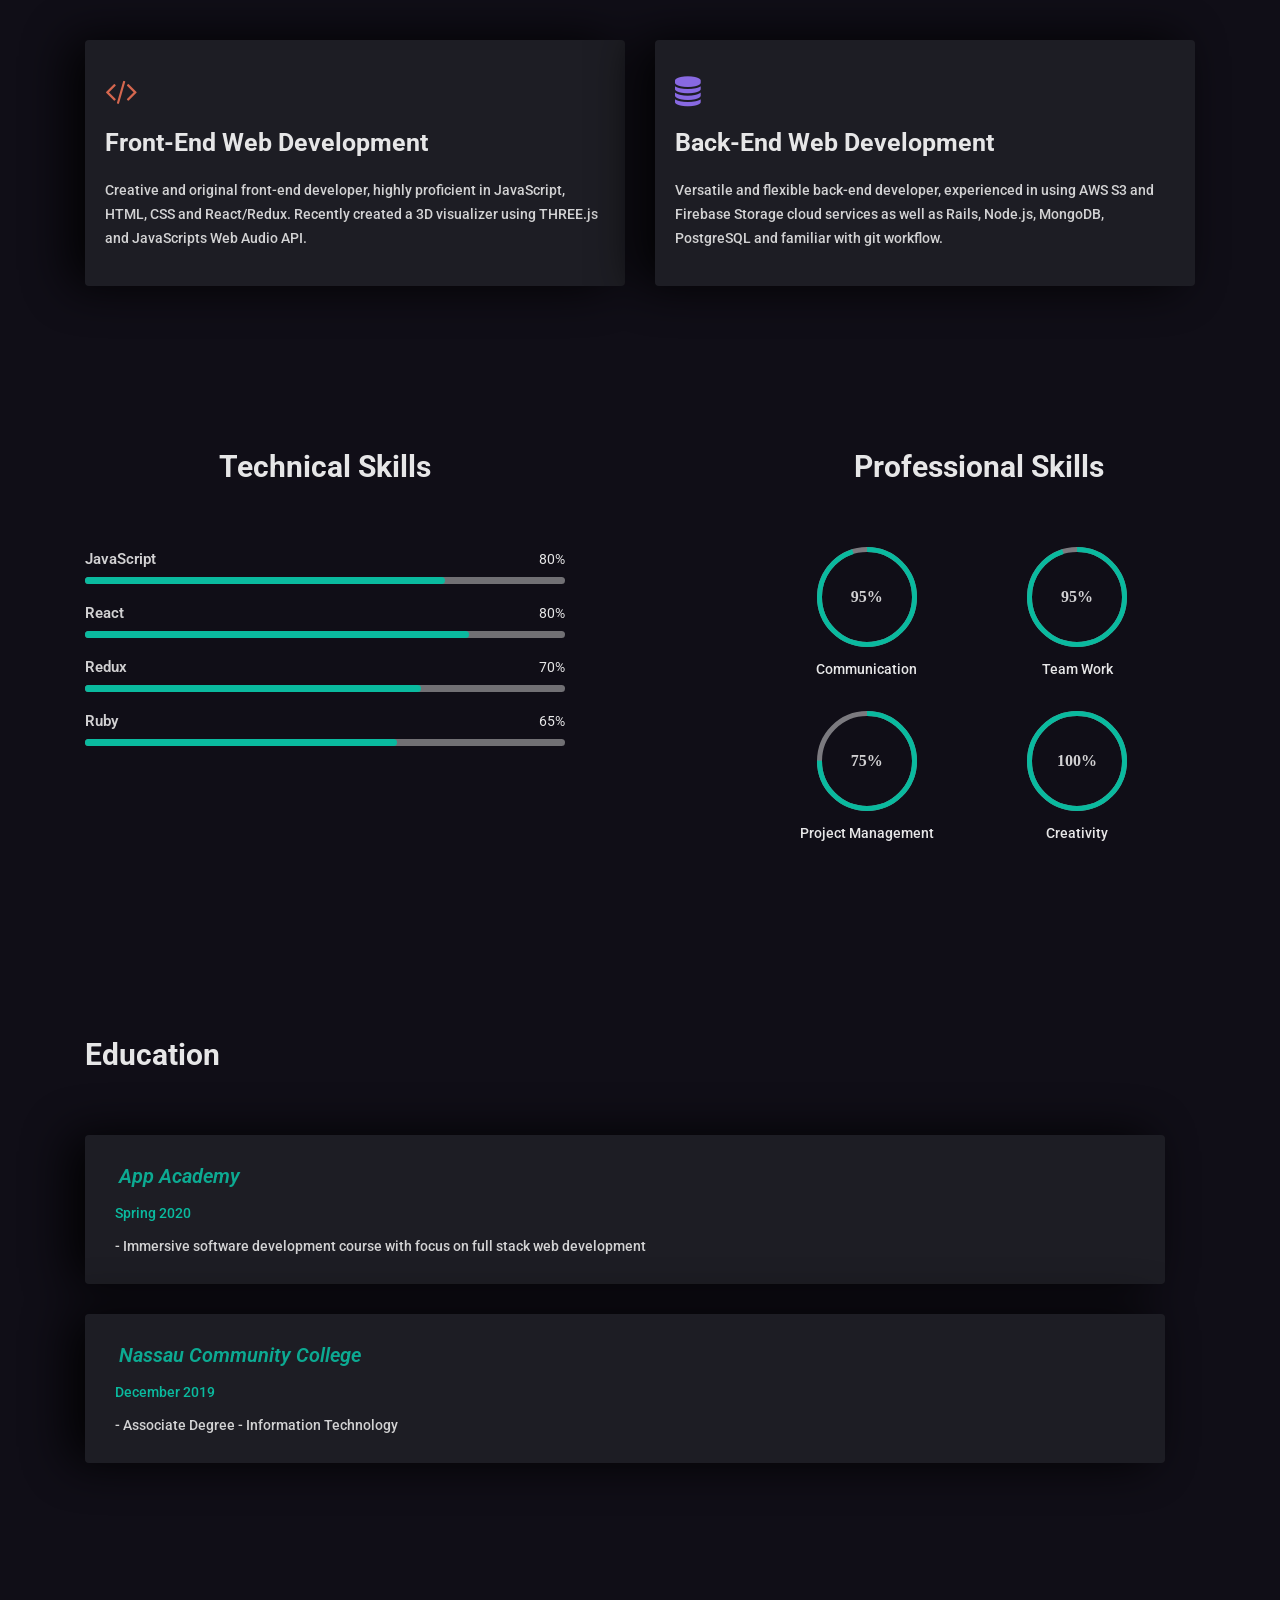
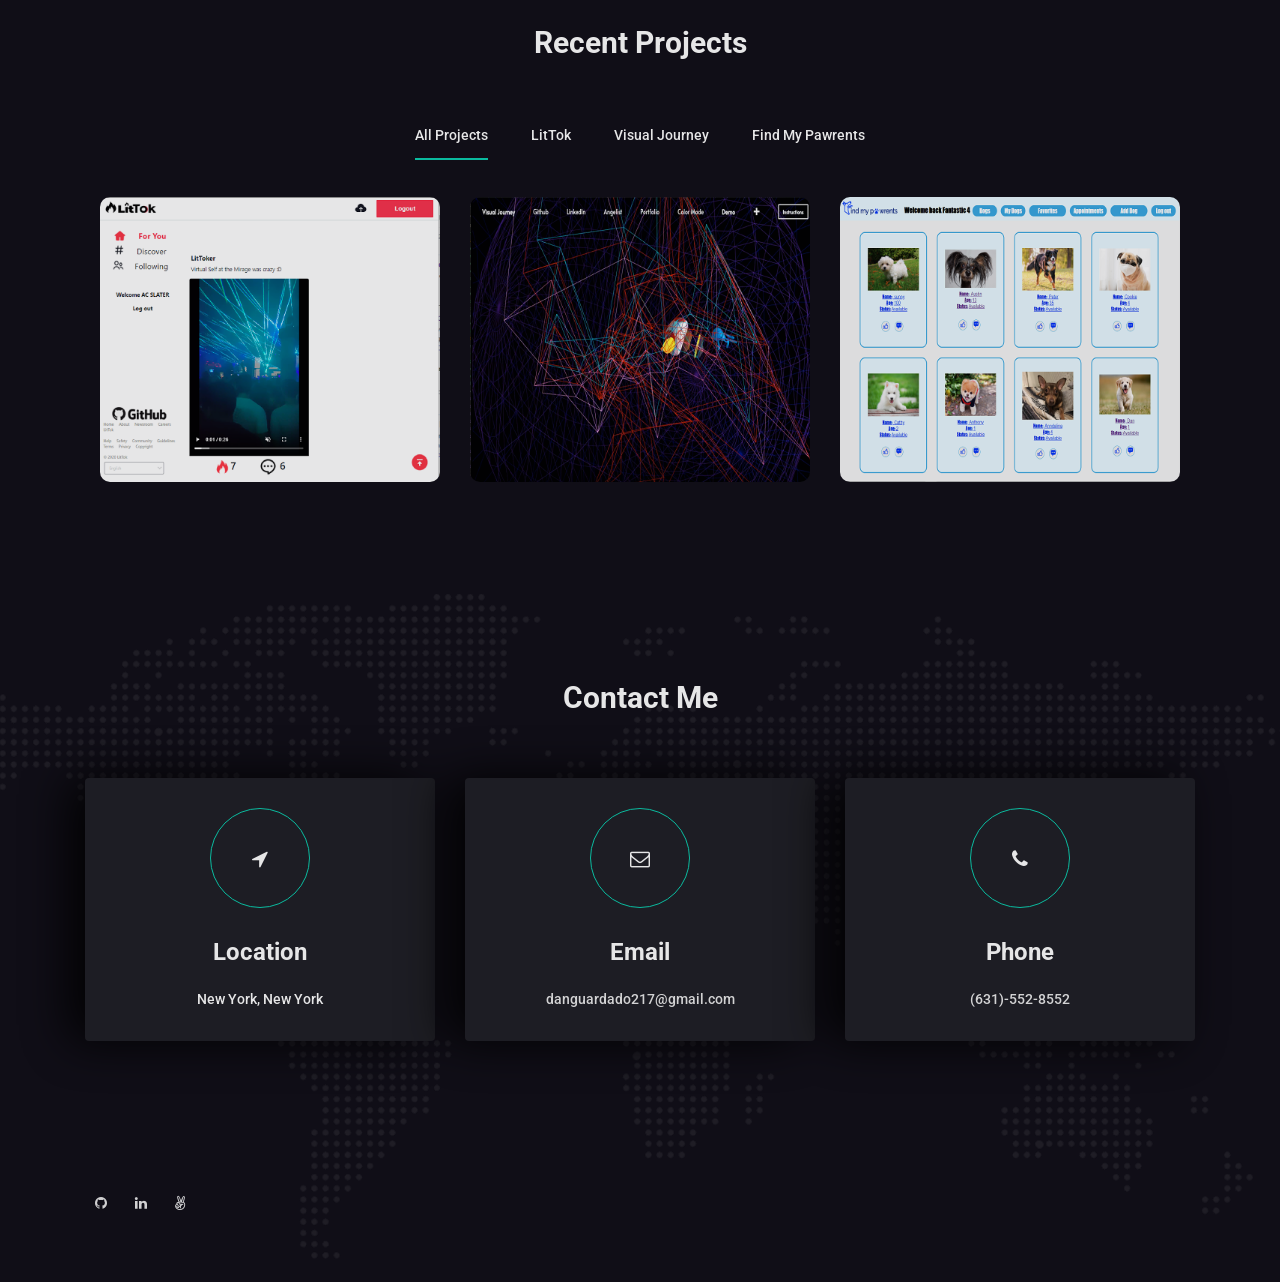
==== commit b0280aeb: "edit page" ====
--- a/index.html
+++ b/index.html
@@ -256,19 +256,14 @@
     </section>
 
     <!--
-      ==================
-      ABOUT
-      =================
-    -->
+        ==================
+            ABOUT
+        =================
+        -->
     <section class="mh-about" id="mh-about">
       <div class="container">
         <div class="row section-separator">
           <div class="col-sm-12 col-md-6">
-            <iframe
-              src="https://danbot17.herokuapp.com/"
-              width="800"
-              height="600"
-            ></iframe>
             <div
               class="mh-about-img shadow-2 wow fadeInUp"
               data-wow-duration="0.8s"
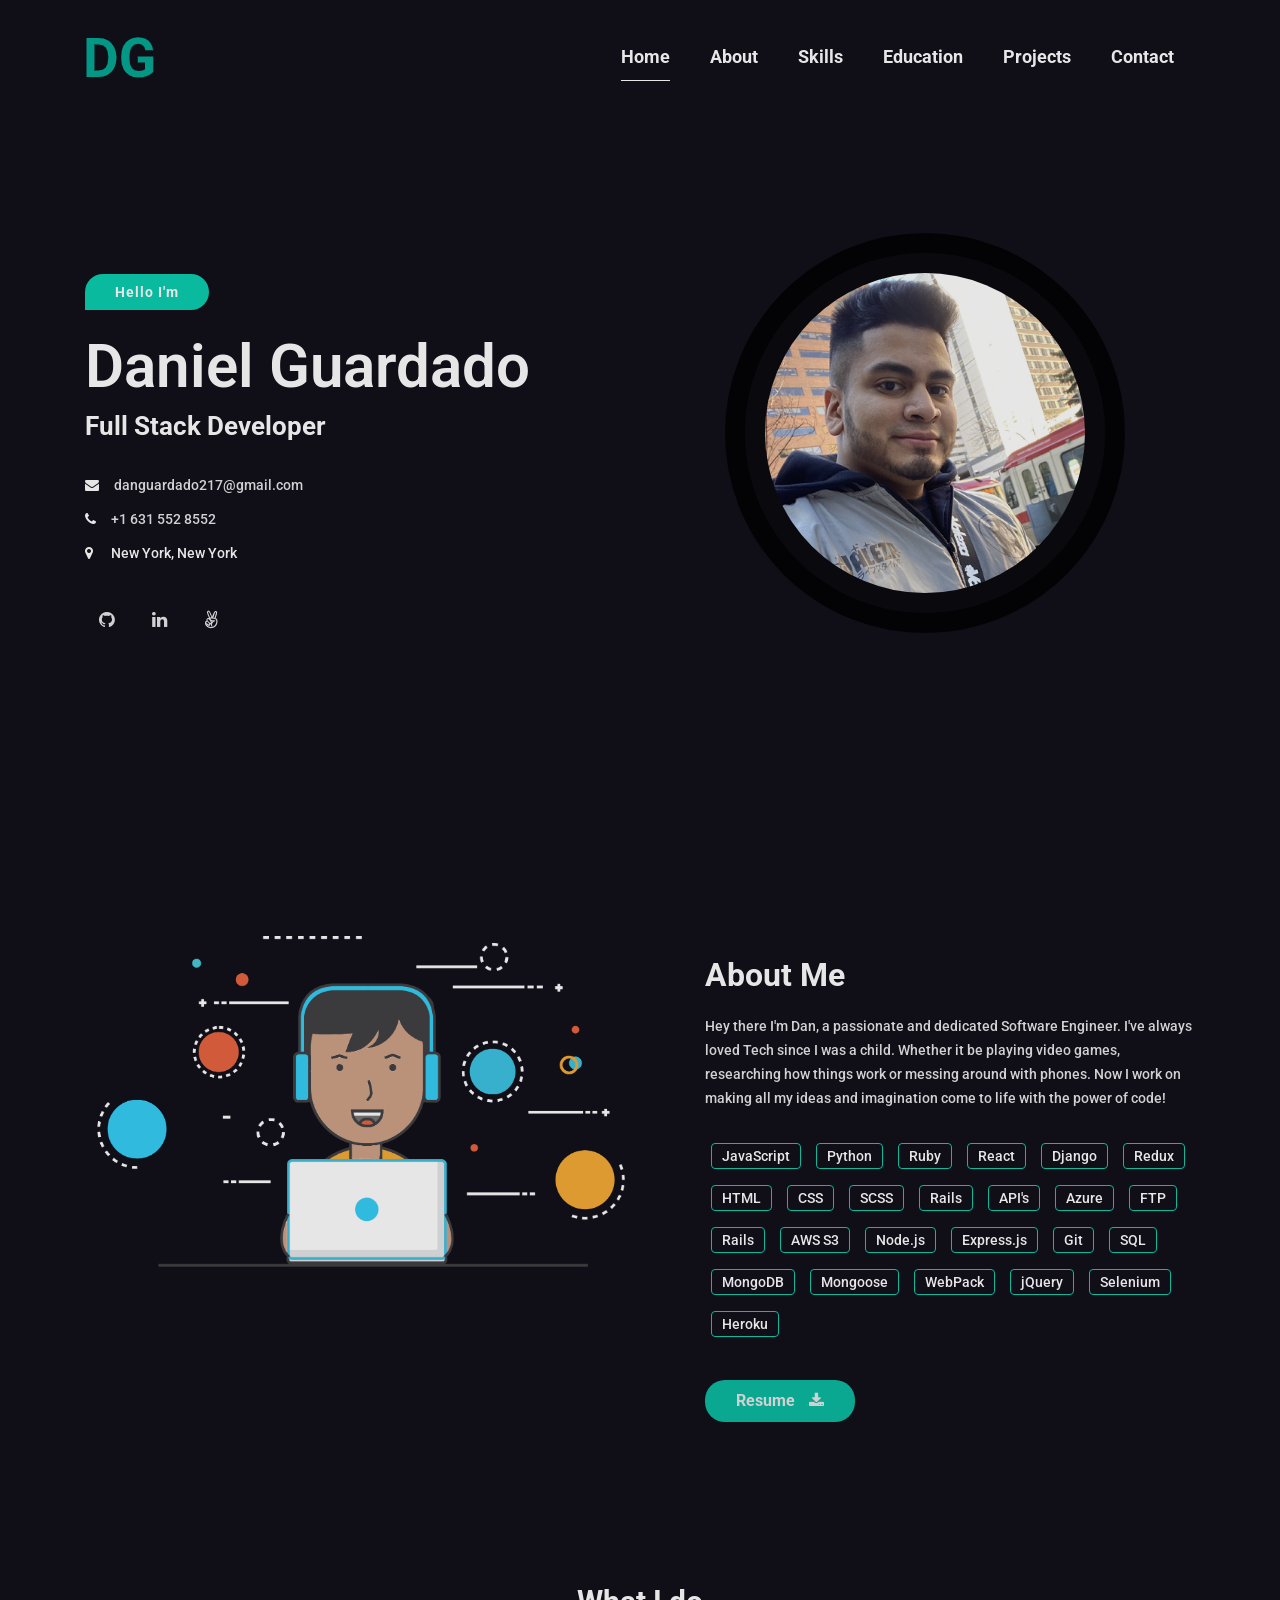
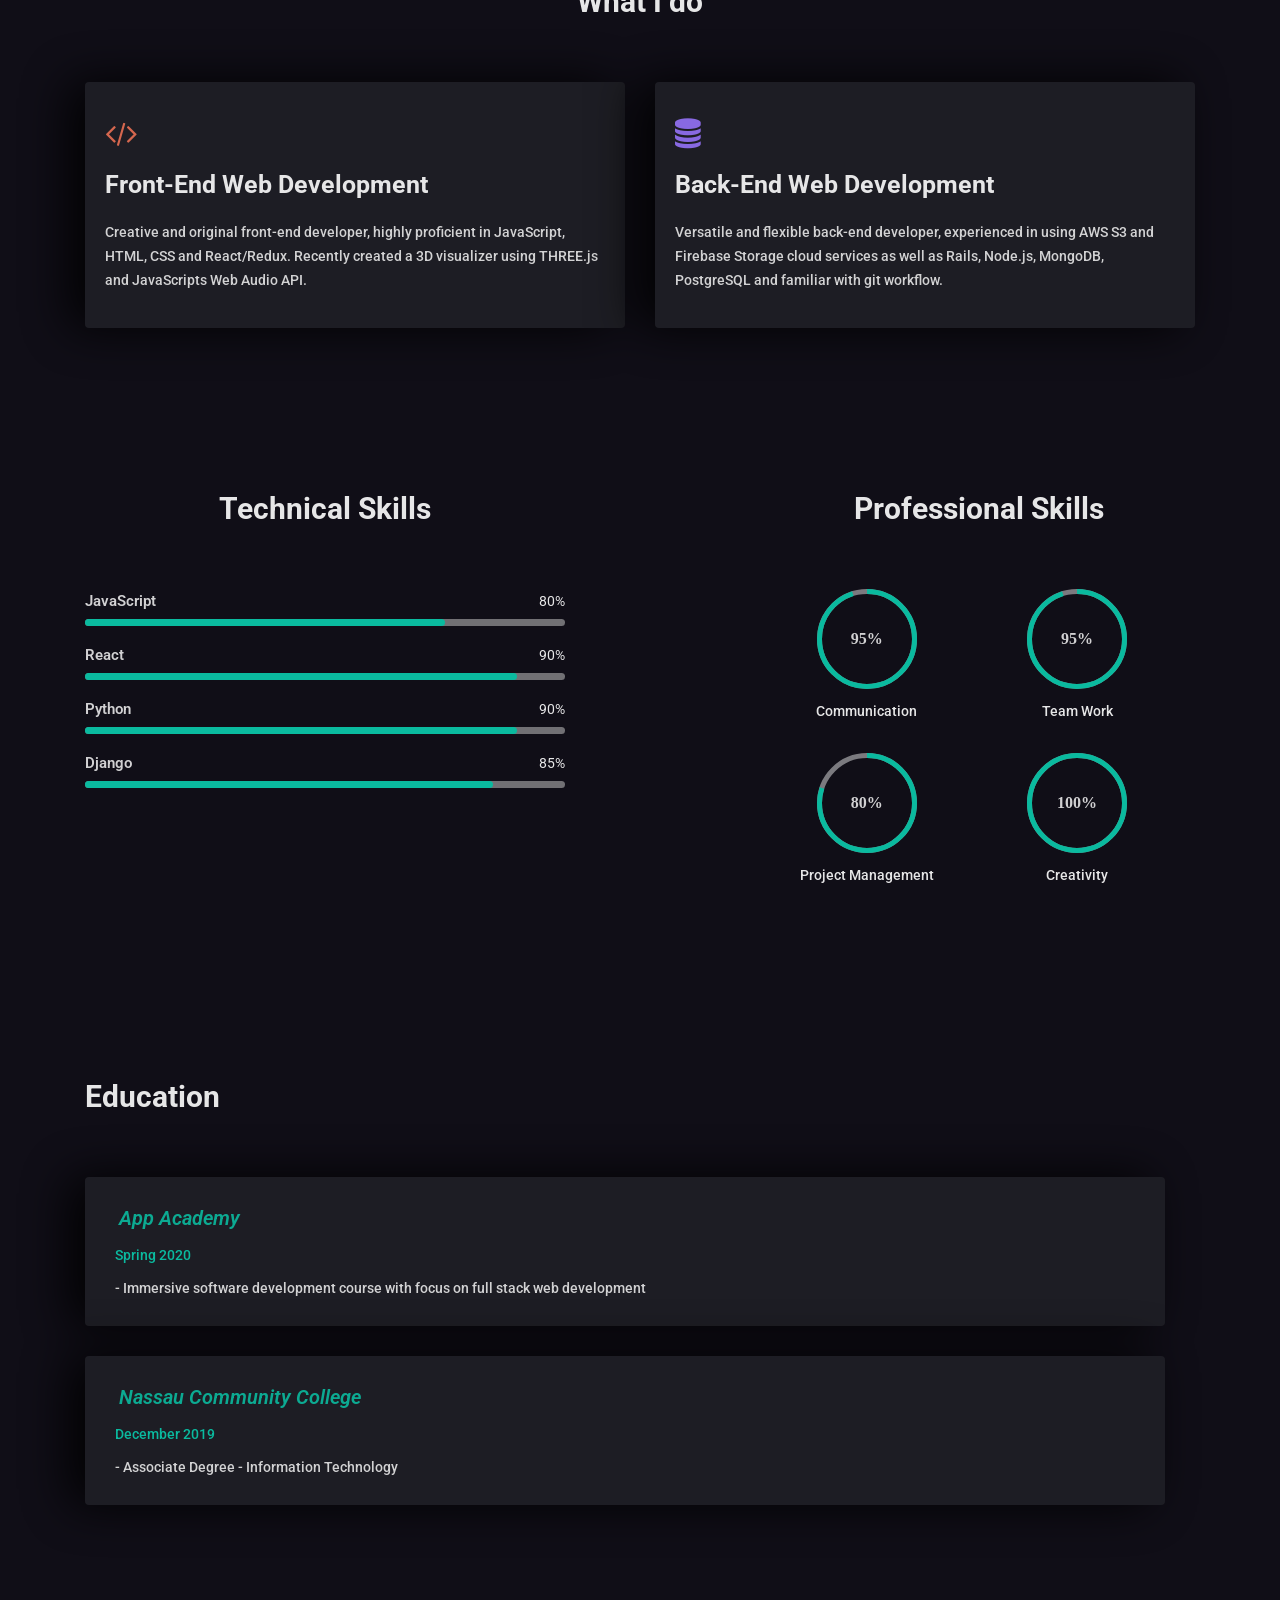
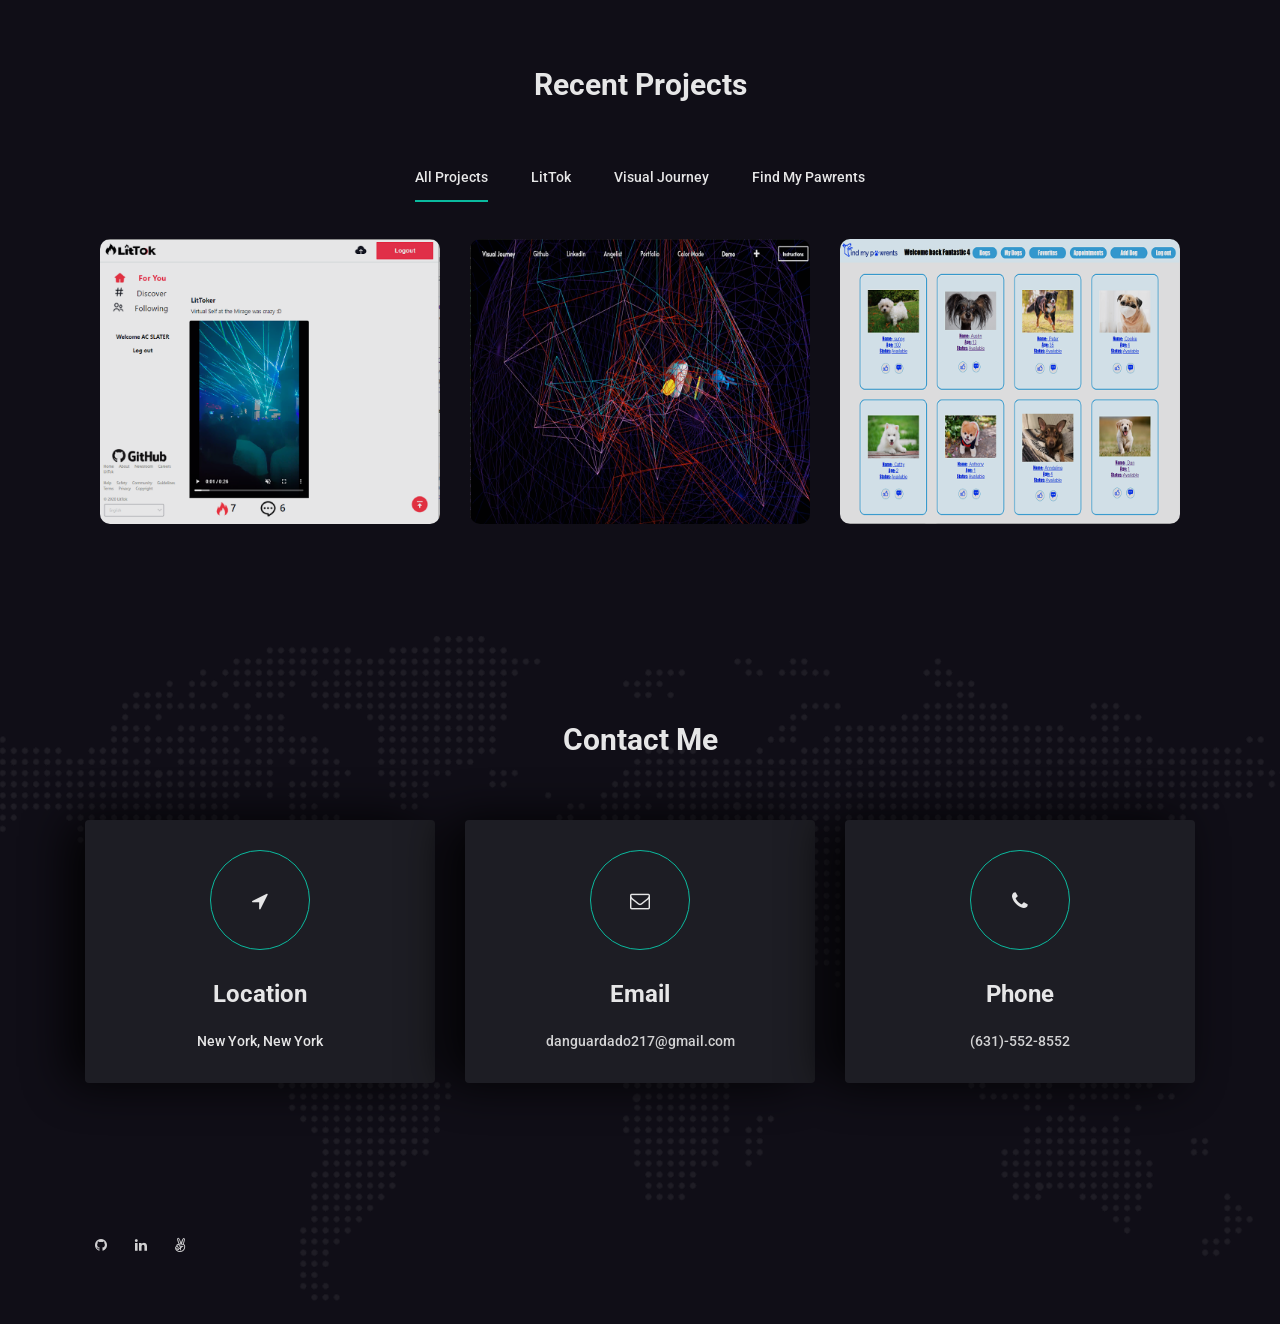
==== commit b38a076d: "adding new text" ====
--- a/index.html
+++ b/index.html
@@ -302,12 +302,18 @@
               >
                 <ul>
                   <li><span>JavaScript</span></li>
+                  <li><span>Python</span></li>
                   <li><span>Ruby</span></li>
                   <li><span>React</span></li>
+                  <li><span>Django</span></li>
                   <li><span>Redux</span></li>
                   <li><span>HTML</span></li>
                   <li><span>CSS</span></li>
                   <li><span>SCSS</span></li>
+                  <li><span>Rails</span></li>
+                  <li><span>API's</span></li>
+                  <li><span>Azure</span></li>
+                  <li><span>FTP</span></li>
                   <li><span>Rails</span></li>
                   <li><span>AWS S3</span></li>
                   <li><span>Node.js</span></li>
@@ -316,9 +322,9 @@
                   <li><span>SQL</span></li>
                   <li><span>MongoDB</span></li>
                   <li><span>Mongoose</span></li>
-                  <li><span>Python</span></li>
                   <li><span>WebPack</span></li>
                   <li><span>jQuery</span></li>
+                  <li><span>Selenium</span></li>
                   <li><span>Heroku</span></li>
                 </ul>
               </div>
@@ -420,32 +426,32 @@
                     <div class="parcial">
                       <div class="info">
                         <div class="nome">React</div>
-                        <div class="percentagem-num">80%</div>
+                        <div class="percentagem-num">90%</div>
                       </div>
                       <div class="progressBar">
-                        <div class="percentagem" style="width: 80%"></div>
+                        <div class="percentagem" style="width: 90%"></div>
                       </div>
                     </div>
                   </div>
                   <div class="candidatos">
                     <div class="parcial">
                       <div class="info">
-                        <div class="nome">Redux</div>
-                        <div class="percentagem-num">70%</div>
+                        <div class="nome">Python</div>
+                        <div class="percentagem-num">90%</div>
                       </div>
                       <div class="progressBar">
-                        <div class="percentagem" style="width: 70%"></div>
+                        <div class="percentagem" style="width: 90%"></div>
                       </div>
                     </div>
                   </div>
                   <div class="candidatos">
                     <div class="parcial">
                       <div class="info">
-                        <div class="nome">Ruby</div>
-                        <div class="percentagem-num">65%</div>
+                        <div class="nome">Django</div>
+                        <div class="percentagem-num">85%</div>
                       </div>
                       <div class="progressBar">
-                        <div class="percentagem" style="width: 65%"></div>
+                        <div class="percentagem" style="width: 85%"></div>
                       </div>
                     </div>
                   </div>
@@ -489,7 +495,7 @@
                 <li>
                   <div
                     class="mh-progress mh-progress-circle"
-                    data-progress="75"
+                    data-progress="80"
                   ></div>
                   <div class="pr-skill-name">Project Management</div>
                 </li>
